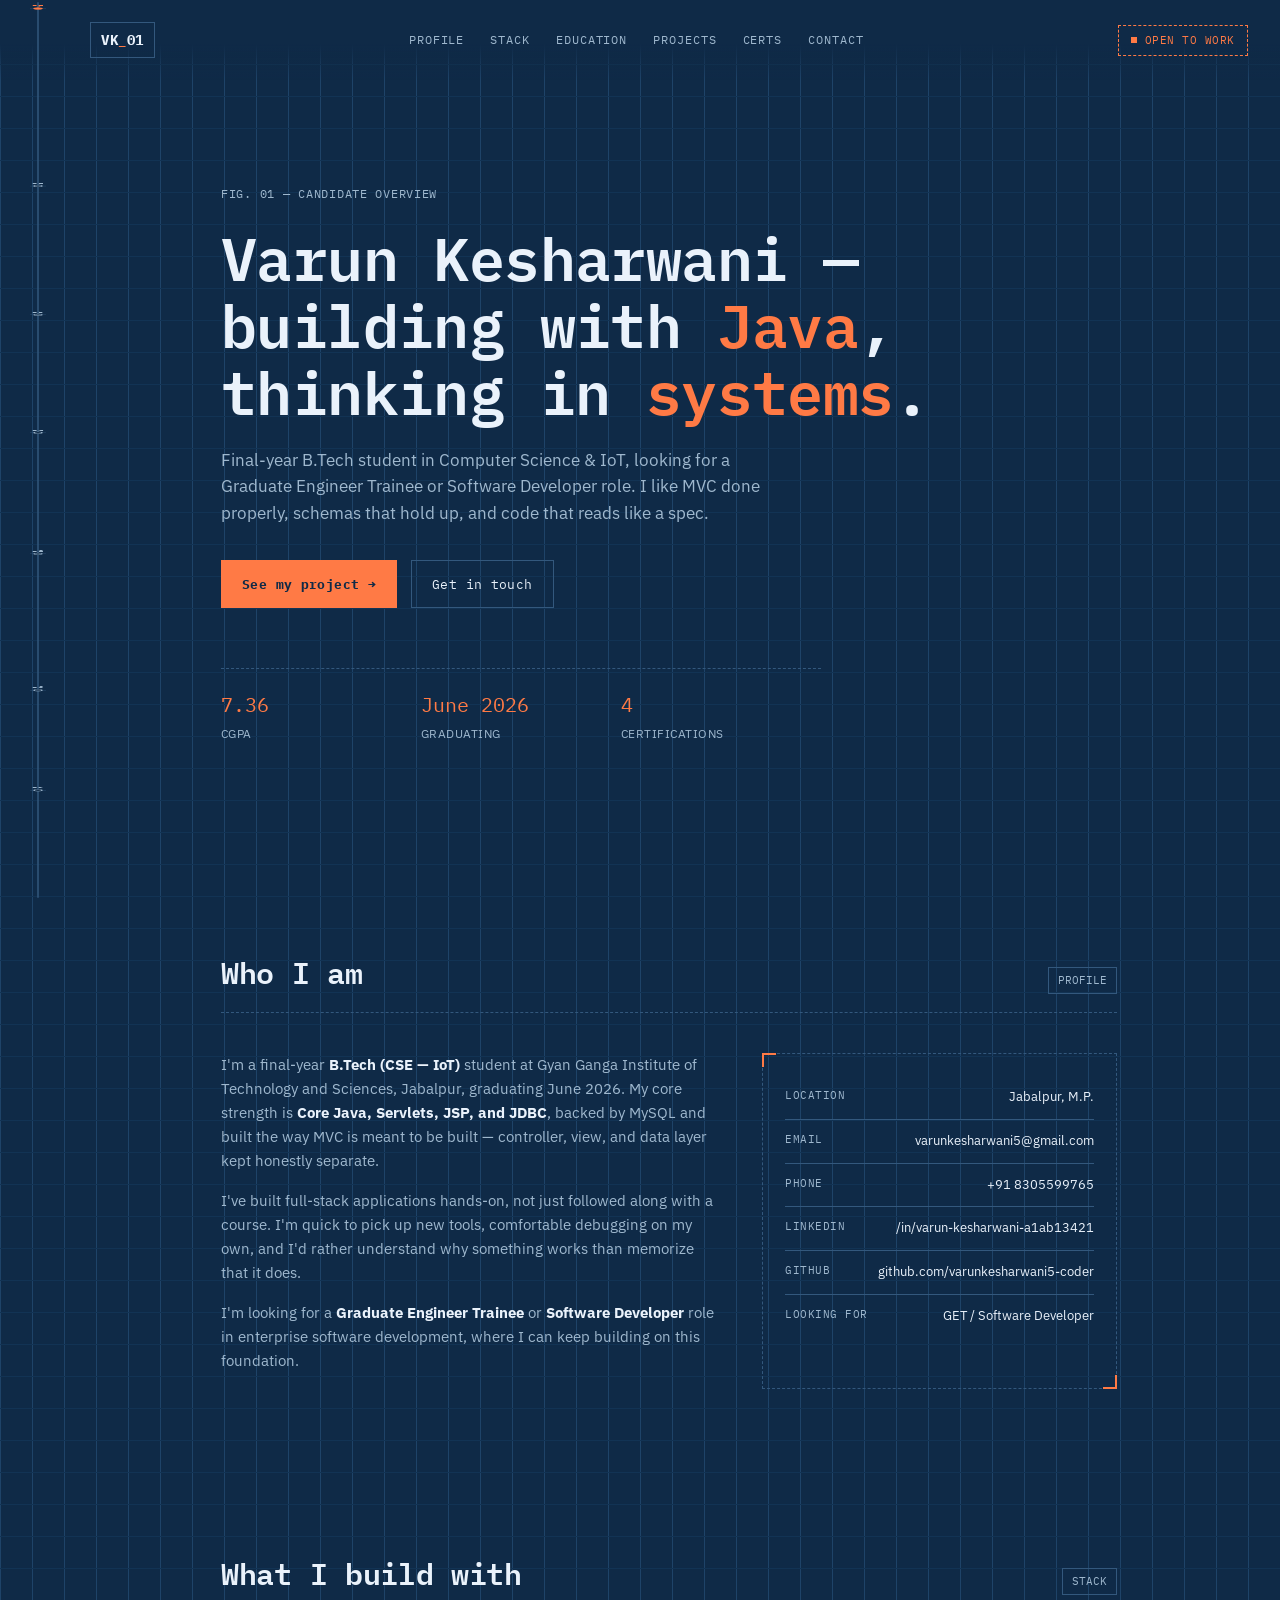
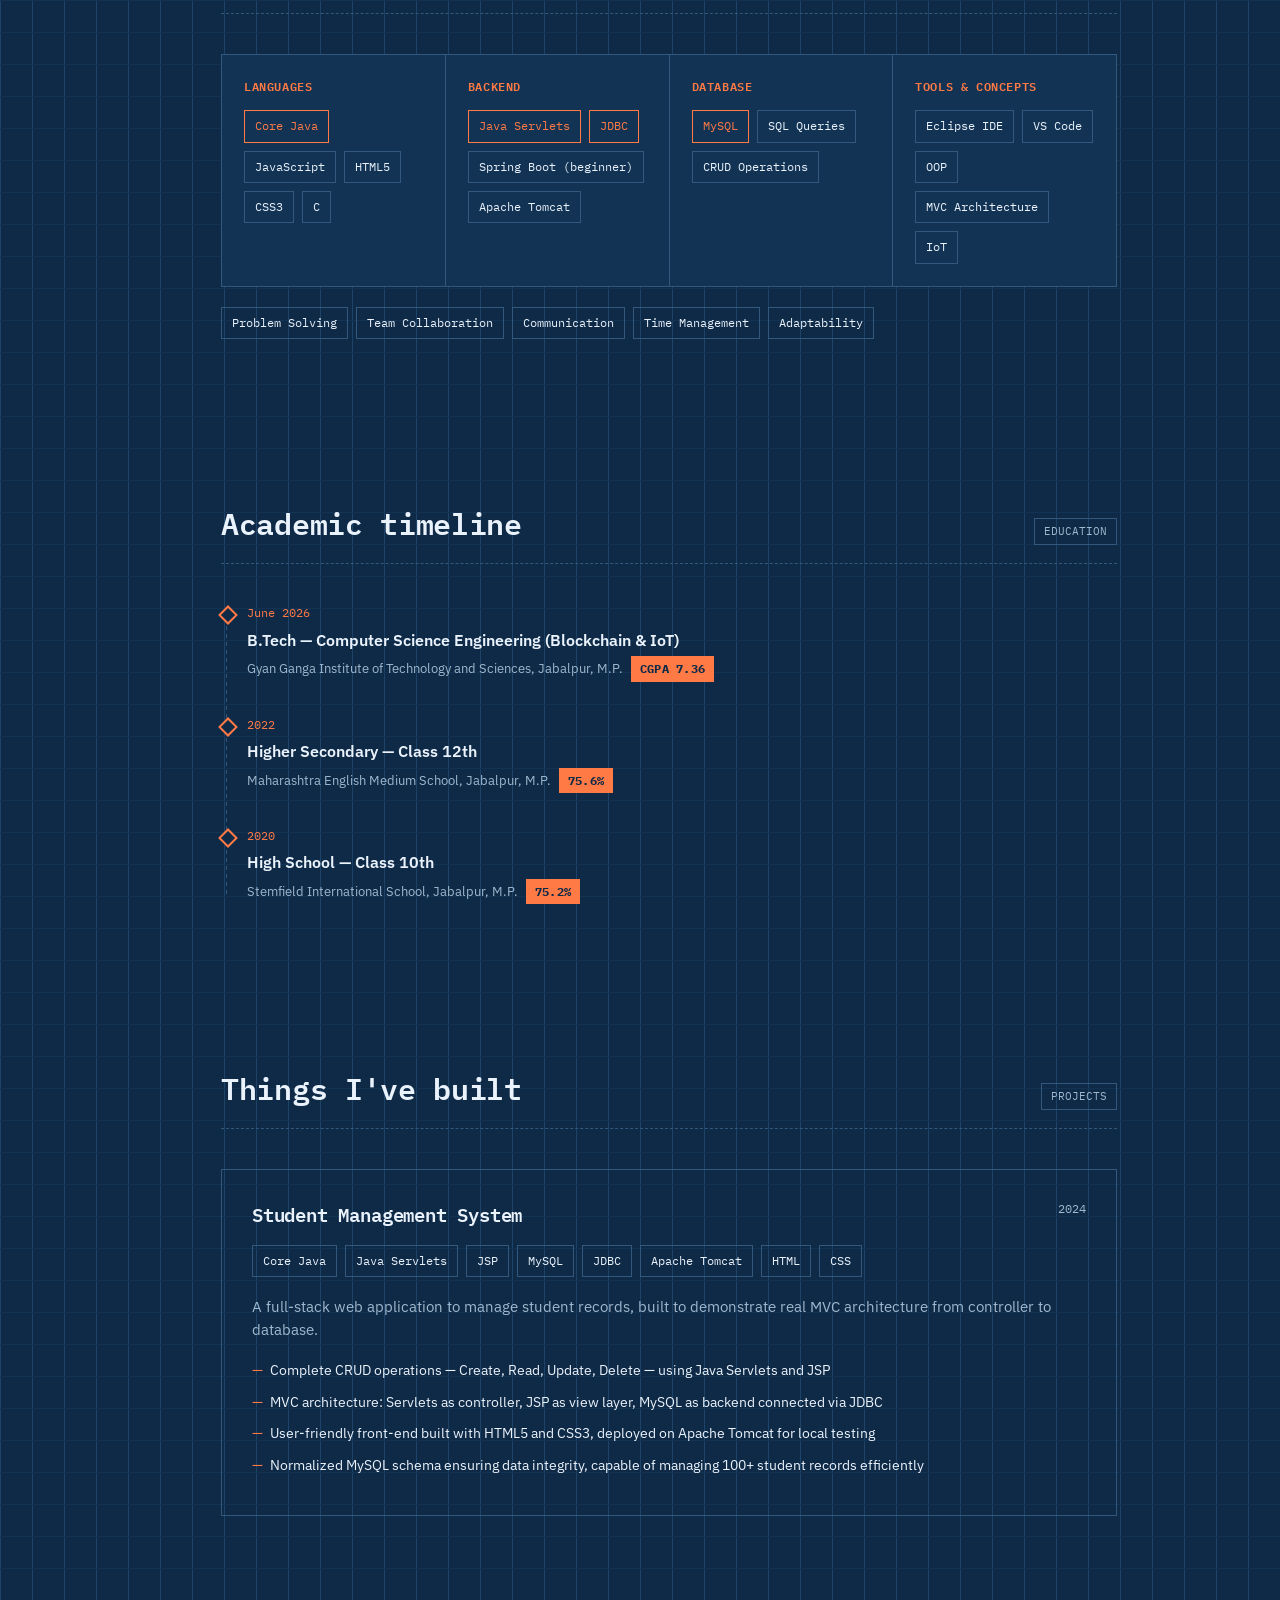
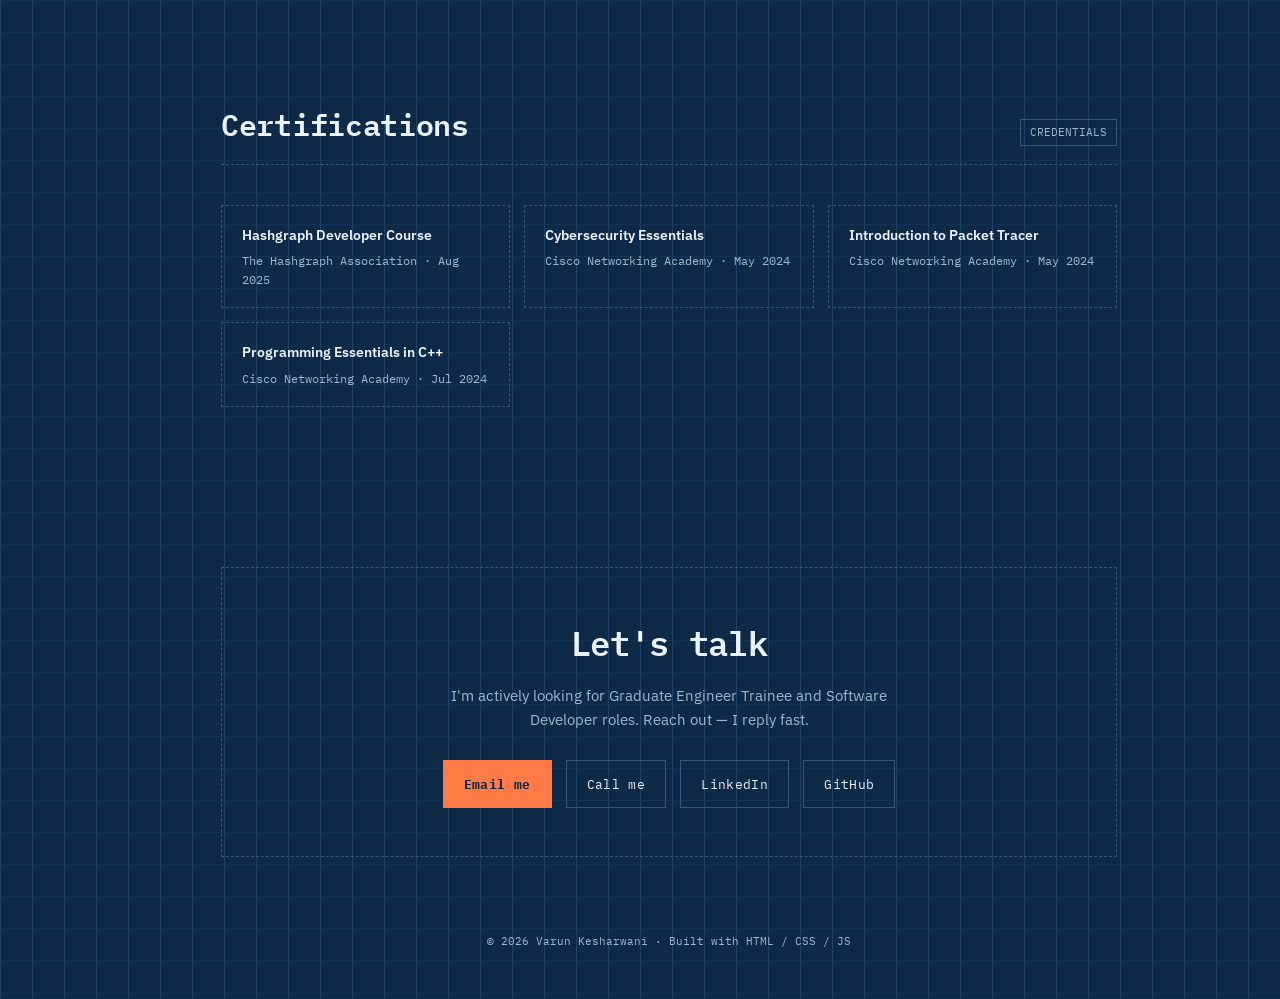
==== index.html @ e8abce64 "Add files via upload" ====
<!DOCTYPE html>
<html lang="en">
<head>
<meta charset="UTF-8">
<meta name="viewport" content="width=device-width, initial-scale=1.0">
<title>Varun Kesharwani — IoT & AI Enthusiast</title>
<link rel="preconnect" href="https://fonts.googleapis.com">
<link href="https://fonts.googleapis.com/css2?family=IBM+Plex+Mono:wght@400;500;600;700&family=IBM+Plex+Sans:wght@400;500;600;700&display=swap" rel="stylesheet">
<style>
  :root{
    --bg: #0F2A47;
    --bg-2: #123354;
    --grid: #1E4368;
    --line: #33587D;
    --ink: #EAF2FB;
    --muted: #9FB8CE;
    --redline: #FF7A45;
    --mono: 'IBM Plex Mono', monospace;
    --sans: 'IBM Plex Sans', sans-serif;
  }

  *{ margin:0; padding:0; box-sizing:border-box; }
  html{ scroll-behavior:smooth; }

  body{
    background:
      linear-gradient(var(--bg-2) 1px, transparent 1px) 0 0 / 100% 32px,
      linear-gradient(90deg, var(--grid) 1px, transparent 1px) 0 0 / 32px 100%,
      var(--bg);
    color:var(--ink);
    font-family:var(--sans);
    line-height:1.6;
    overflow-x:hidden;
  }

  a{ color:inherit; text-decoration:none; }
  ::selection{ background:var(--redline); color:#0F2A47; }

  h1,h2,h3{ font-family:var(--mono); font-weight:600; letter-spacing:-0.01em; }

  .rail{
    position:fixed;
    left:18px; top:0; bottom:0;
    width:40px;
    display:none;
    z-index:50;
  }
  @media(min-width:900px){ .rail{ display:block; } }
  .rail svg{ width:100%; height:100%; }
  .rail-line{ stroke:var(--line); stroke-width:1.5; }
  .rail-tick{ stroke:var(--line); stroke-width:1.5; }
  .rail-marker{
    fill:var(--bg);
    stroke:var(--muted);
    stroke-width:1.5;
  }
  .rail-marker.active{
    fill:var(--redline);
    stroke:var(--redline);
  }
  .rail-label{
    font-family:var(--mono);
    font-size:9px;
    fill:var(--muted);
    letter-spacing:.05em;
  }
  .rail-label.active{ fill:var(--redline); }

  header{
    position:fixed;
    top:0; left:0; right:0;
    padding:22px 32px 22px 90px;
    display:flex;
    justify-content:space-between;
    align-items:center;
    z-index:40;
    background:linear-gradient(var(--bg) 55%, transparent);
  }
  @media(max-width:899px){ header{ padding:18px 20px; } }

  .logo{
    font-family:var(--mono);
    font-weight:700;
    font-size:14px;
    letter-spacing:.04em;
    border:1px solid var(--line);
    padding:6px 10px;
  }
  .logo span{ color:var(--redline); }

  nav{ display:flex; gap:26px; }
  nav a{
    font-family:var(--mono);
    font-size:11.5px;
    letter-spacing:.08em;
    text-transform:uppercase;
    color:var(--muted);
    transition:color .2s;
  }
  nav a:hover{ color:var(--redline); }
  @media(max-width:780px){ nav{ display:none; } }

  .status-pill{
    font-family:var(--mono);
    font-size:10.5px;
    letter-spacing:.05em;
    text-transform:uppercase;
    color:var(--redline);
    border:1px dashed var(--redline);
    padding:6px 12px;
    display:flex;
    align-items:center;
    gap:8px;
  }
  .status-pill::before{
    content:'';
    width:6px; height:6px;
    background:var(--redline);
    animation:blink 1.8s ease-in-out infinite;
  }
  @keyframes blink{ 0%,100%{opacity:1;} 50%{opacity:.2;} }

  main{ padding-left:0; }
  @media(min-width:900px){ main{ padding-left:58px; } }

  section{
    padding:120px 32px 40px 32px;
    max-width:960px;
    margin:0 auto;
  }
  @media(max-width:760px){ section{ padding:100px 20px 20px 20px; } }

  .section-head{
    display:flex;
    align-items:baseline;
    justify-content:space-between;
    margin-bottom:40px;
    flex-wrap:wrap;
    gap:12px;
    border-bottom:1px dashed var(--line);
    padding-bottom:16px;
  }
  .section-head h2{ font-size:clamp(22px,3.2vw,30px); }
  .section-head .tag{
    font-family:var(--mono);
    font-size:10.5px;
    color:var(--muted);
    border:1px solid var(--line);
    padding:4px 9px;
  }

  .hero{
    min-height:92vh;
    display:flex;
    flex-direction:column;
    justify-content:center;
    padding-top:140px;
  }
  .hero-kicker{
    font-family:var(--mono);
    font-size:12px;
    color:var(--muted);
    letter-spacing:.06em;
    text-transform:uppercase;
    margin-bottom:20px;
  }
  .hero h1{
    font-size:clamp(32px, 5.6vw, 60px);
    line-height:1.12;
    max-width:800px;
  }
  .hero h1 .accent{ color:var(--redline); }
  .hero p.sub{
    font-family:var(--sans);
    color:var(--muted);
    font-size:16.5px;
    max-width:560px;
    margin-top:22px;
  }
  .hero-actions{
    margin-top:34px;
    display:flex;
    gap:14px;
    flex-wrap:wrap;
  }
  .btn{
    font-family:var(--mono);
    font-size:12.5px;
    letter-spacing:.03em;
    padding:13px 20px;
    display:inline-flex;
    align-items:center;
    gap:8px;
    transition:all .2s;
  }
  .btn-primary{
    background:var(--redline);
    color:#0F2A47;
    font-weight:700;
    border:1px solid var(--redline);
  }
  .btn-primary:hover{ background:#FF9469; }
  .btn-ghost{
    border:1px solid var(--line);
    color:var(--ink);
  }
  .btn-ghost:hover{ border-color:var(--redline); color:var(--redline); }

  .dim-strip{
    margin-top:60px;
    display:flex;
    gap:0;
    border-top:1px dashed var(--line);
    padding-top:20px;
    max-width:600px;
  }
  .dim-item{ flex:1; padding-right:20px; }
  .dim-item .n{ font-family:var(--mono); font-size:20px; color:var(--redline); }
  .dim-item .l{ font-size:11.5px; color:var(--muted); margin-top:4px; text-transform:uppercase; letter-spacing:.04em; }

  .profile-grid{
    display:grid;
    grid-template-columns:1.4fr 1fr;
    gap:44px;
  }
  @media(max-width:760px){ .profile-grid{ grid-template-columns:1fr; } }
  .profile-grid p{ color:var(--muted); font-size:15px; margin-bottom:16px; }
  .profile-grid strong{ color:var(--ink); }

  .info-card{
    border:1px dashed var(--line);
    padding:22px;
    position:relative;
  }
  .info-card::before{
    content:'';
    position:absolute; top:-1px; left:-1px;
    width:12px; height:12px;
    border-top:2px solid var(--redline);
    border-left:2px solid var(--redline);
  }
  .info-card::after{
    content:'';
    position:absolute; bottom:-1px; right:-1px;
    width:12px; height:12px;
    border-bottom:2px solid var(--redline);
    border-right:2px solid var(--redline);
  }
  .info-row{
    display:flex;
    justify-content:space-between;
    gap:12px;
    padding:11px 0;
    border-bottom:1px solid var(--line);
    font-size:13px;
  }
  .info-row:last-child{ border-bottom:none; }
  .info-row .k{ font-family:var(--mono); color:var(--muted); font-size:10.5px; text-transform:uppercase; letter-spacing:.05em; white-space:nowrap; }
  .info-row .v{ text-align:right; word-break:break-word; }

  .stack-grid{
    display:grid;
    grid-template-columns:repeat(auto-fit,minmax(210px,1fr));
    gap:1px;
    background:var(--line);
    border:1px solid var(--line);
  }
  .stack-cell{ background:var(--bg-2); padding:22px; }
  .stack-cell h3{
    font-size:12px;
    color:var(--redline);
    text-transform:uppercase;
    letter-spacing:.05em;
    margin-bottom:14px;
  }
  .chip-row{ display:flex; flex-wrap:wrap; gap:8px; }
  .chip{
    font-family:var(--mono);
    font-size:11.5px;
    padding:6px 10px;
    border:1px solid var(--line);
    color:var(--ink);
  }
  .chip.core{ border-color:var(--redline); color:var(--redline); }

  .softskills{
    margin-top:20px;
    display:flex;
    flex-wrap:wrap;
    gap:8px;
  }

  .timeline{ position:relative; padding-left:26px; }
  .timeline::before{
    content:'';
    position:absolute; left:5px; top:6px; bottom:6px;
    width:1px; background:repeating-linear-gradient(var(--line) 0 4px, transparent 4px 8px);
  }
  .t-item{ position:relative; padding-bottom:34px; }
  .t-item:last-child{ padding-bottom:0; }
  .t-item::before{
    content:'';
    position:absolute; left:-26px; top:4px;
    width:10px; height:10px;
    background:var(--bg);
    border:2px solid var(--redline);
    transform:rotate(45deg);
  }
  .t-year{ font-family:var(--mono); font-size:11.5px; color:var(--redline); margin-bottom:5px; }
  .t-title{ font-size:15.5px; font-weight:600; margin-bottom:4px; }
  .t-meta{ font-size:13px; color:var(--muted); }
  .t-score{
    display:inline-block;
    font-family:var(--mono);
    font-size:12px;
    font-weight:700;
    color:var(--bg);
    background:var(--redline);
    padding:3px 9px;
    margin-left:8px;
    letter-spacing:.02em;
  }

  .project-card{
    border:1px solid var(--line);
    padding:30px;
    margin-bottom:24px;
    position:relative;
  }
  .project-card:hover{ border-color:var(--redline); }
  .project-top{
    display:flex;
    justify-content:space-between;
    align-items:flex-start;
    gap:16px;
    margin-bottom:14px;
    flex-wrap:wrap;
  }
  .project-top h3{ font-size:19px; }
  .project-date{ font-family:var(--mono); font-size:11.5px; color:var(--muted); white-space:nowrap; }
  .project-desc{ color:var(--muted); font-size:14.5px; margin-bottom:18px; }
  .project-list{ list-style:none; margin-bottom:6px; }
  .project-list li{
    font-size:14px;
    color:var(--ink);
    padding-left:18px;
    position:relative;
    margin-bottom:9px;
  }
  .project-list li::before{
    content:'—';
    position:absolute; left:0; color:var(--redline);
  }

  .cert-grid{
    display:grid;
    grid-template-columns:repeat(auto-fit,minmax(240px,1fr));
    gap:14px;
  }
  .cert-card{
    border:1px dashed var(--line);
    padding:18px 20px;
  }
  .cert-name{ font-size:14px; font-weight:600; margin-bottom:6px; }
  .cert-meta{ font-family:var(--mono); font-size:11.5px; color:var(--muted); }

  .contact-wrap{
    border:1px dashed var(--line);
    padding:48px;
    text-align:center;
    position:relative;
  }
  @media(max-width:760px){ .contact-wrap{ padding:32px 20px; } }
  .contact-wrap h2{ font-size:clamp(24px,3.8vw,34px); margin-bottom:14px; }
  .contact-wrap p{ color:var(--muted); max-width:460px; margin:0 auto 28px auto; font-size:15px; }
  .contact-links{ display:flex; justify-content:center; gap:14px; flex-wrap:wrap; }

  footer{
    text-align:center;
    padding:36px 20px 48px 20px;
    font-family:var(--mono);
    font-size:11px;
    color:var(--muted);
  }

  .fade-in{
    opacity:0;
    transform:translateY(14px);
    transition:opacity .6s ease, transform .6s ease;
  }
  .fade-in.visible{ opacity:1; transform:translateY(0); }

  @media (prefers-reduced-motion: reduce){
    *{ animation:none !important; transition:none !important; scroll-behavior:auto !important; }
  }

  a:focus-visible, button:focus-visible{
    outline:2px solid var(--redline);
    outline-offset:2px;
  }
</style>
</head>
<body>

<div class="rail">
  <svg id="railSvg" viewBox="0 0 40 2000" preserveAspectRatio="none">
    <line class="rail-line" id="railLine" x1="20" y1="10" x2="20" y2="1990"/>
  </svg>
</div>

<header>
  <div class="logo">VK<span>_</span>01</div>
  <nav>
    <a href="#profile">Profile</a>
    <a href="#stack">Stack</a>
    <a href="#education">Education</a>
    <a href="#projects">Projects</a>
    <a href="#certifications">Certs</a>
    <a href="#contact">Contact</a>
  </nav>
  <div class="status-pill">Open to work</div>
</header>

<main>

  <section class="hero" id="top">
    <div class="hero-kicker">Fig. 01 — Candidate Overview</div>
    <h1>Varun Kesharwani —<br>building with <span class="accent">Java</span>, thinking in <span class="accent">systems</span>.</h1>
    <p class="sub">Final-year B.Tech student in Computer Science &amp; IoT, looking for a Graduate Engineer Trainee or Software Developer role. I like MVC done properly, schemas that hold up, and code that reads like a spec.</p>
    <div class="hero-actions">
      <a href="#projects" class="btn btn-primary">See my project →</a>
      <a href="#contact" class="btn btn-ghost">Get in touch</a>
    </div>
    <div class="dim-strip">
      <div class="dim-item">
        <div class="n">7.36</div>
        <div class="l">CGPA</div>
      </div>
      <div class="dim-item">
        <div class="n">June 2026</div>
        <div class="l">Graduating</div>
      </div>
      <div class="dim-item">
        <div class="n">4</div>
        <div class="l">Certifications</div>
      </div>
    </div>
  </section>

  <section id="profile">
    <div class="section-head">
      <h2>Who I am</h2>
      <span class="tag">PROFILE</span>
    </div>
    <div class="profile-grid fade-in">
      <div>
        <p>I'm a final-year <strong>B.Tech (CSE — IoT)</strong> student at Gyan Ganga Institute of Technology and Sciences, Jabalpur, graduating June 2026. My core strength is <strong>Core Java, Servlets, JSP, and JDBC</strong>, backed by MySQL and built the way MVC is meant to be built — controller, view, and data layer kept honestly separate.</p>
        <p>I've built full-stack applications hands-on, not just followed along with a course. I'm quick to pick up new tools, comfortable debugging on my own, and I'd rather understand why something works than memorize that it does.</p>
        <p>I'm looking for a <strong>Graduate Engineer Trainee</strong> or <strong>Software Developer</strong> role in enterprise software development, where I can keep building on this foundation.</p>
      </div>
      <div class="info-card">
        <div class="info-row"><span class="k">Location</span><span class="v">Jabalpur, M.P.</span></div>
        <div class="info-row"><span class="k">Email</span><span class="v">varunkesharwani5@gmail.com</span></div>
        <div class="info-row"><span class="k">Phone</span><span class="v">+91 8305599765</span></div>
        <div class="info-row"><span class="k">LinkedIn</span><span class="v">/in/varun-kesharwani-a1ab13421</span></div>
        <div class="info-row"><span class="k">GitHub</span><span class="v">github.com/varunkesharwani5-coder</span></div>
        <div class="info-row"><span class="k">Looking for</span><span class="v">GET / Software Developer</span></div>
      </div>
    </div>
  </section>

  <section id="stack">
    <div class="section-head">
      <h2>What I build with</h2>
      <span class="tag">STACK</span>
    </div>
    <div class="stack-grid fade-in">
      <div class="stack-cell">
        <h3>Languages</h3>
        <div class="chip-row">
          <span class="chip core">Core Java</span>
          <span class="chip">JavaScript</span>
          <span class="chip">HTML5</span>
          <span class="chip">CSS3</span>
          <span class="chip">C</span>
        </div>
      </div>
      <div class="stack-cell">
        <h3>Backend</h3>
        <div class="chip-row">
          <span class="chip core">Java Servlets</span>
          <span class="chip core">JDBC</span>
          <span class="chip">Spring Boot (beginner)</span>
          <span class="chip">Apache Tomcat</span>
        </div>
      </div>
      <div class="stack-cell">
        <h3>Database</h3>
        <div class="chip-row">
          <span class="chip core">MySQL</span>
          <span class="chip">SQL Queries</span>
          <span class="chip">CRUD Operations</span>
        </div>
      </div>
      <div class="stack-cell">
        <h3>Tools &amp; Concepts</h3>
        <div class="chip-row">
          <span class="chip">Eclipse IDE</span>
          <span class="chip">VS Code</span>
          <span class="chip">OOP</span>
          <span class="chip">MVC Architecture</span>
          <span class="chip">IoT</span>
        </div>
      </div>
    </div>
    <div class="softskills">
      <span class="chip">Problem Solving</span>
      <span class="chip">Team Collaboration</span>
      <span class="chip">Communication</span>
      <span class="chip">Time Management</span>
      <span class="chip">Adaptability</span>
    </div>
  </section>

  <section id="education">
    <div class="section-head">
      <h2>Academic timeline</h2>
      <span class="tag">EDUCATION</span>
    </div>
    <div class="timeline fade-in">
      <div class="t-item">
        <div class="t-year">June 2026</div>
        <div class="t-title">B.Tech — Computer Science Engineering (Blockchain &amp; IoT)</div>
        <div class="t-meta">Gyan Ganga Institute of Technology and Sciences, Jabalpur, M.P.<span class="t-score">CGPA 7.36</span></div>
      </div>
      <div class="t-item">
        <div class="t-year">2022</div>
        <div class="t-title">Higher Secondary — Class 12th</div>
        <div class="t-meta">Maharashtra English Medium School, Jabalpur, M.P.<span class="t-score">75.6%</span></div>
      </div>
      <div class="t-item">
        <div class="t-year">2020</div>
        <div class="t-title">High School — Class 10th</div>
        <div class="t-meta">Stemfield International School, Jabalpur, M.P.<span class="t-score">75.2%</span></div>
      </div>
    </div>
  </section>

  <section id="projects">
    <div class="section-head">
      <h2>Things I've built</h2>
      <span class="tag">PROJECTS</span>
    </div>

    <div class="project-card fade-in">
      <div class="project-top">
        <h3>Student Management System</h3>
        <span class="project-date">2024</span>
      </div>
      <div class="chip-row" style="margin-bottom:18px;">
        <span class="chip">Core Java</span>
        <span class="chip">Java Servlets</span>
        <span class="chip">JSP</span>
        <span class="chip">MySQL</span>
        <span class="chip">JDBC</span>
        <span class="chip">Apache Tomcat</span>
        <span class="chip">HTML</span>
        <span class="chip">CSS</span>
      </div>
      <p class="project-desc">A full-stack web application to manage student records, built to demonstrate real MVC architecture from controller to database.</p>
      <ul class="project-list">
        <li>Complete CRUD operations — Create, Read, Update, Delete — using Java Servlets and JSP</li>
        <li>MVC architecture: Servlets as controller, JSP as view layer, MySQL as backend connected via JDBC</li>
        <li>User-friendly front-end built with HTML5 and CSS3, deployed on Apache Tomcat for local testing</li>
        <li>Normalized MySQL schema ensuring data integrity, capable of managing 100+ student records efficiently</li>
      </ul>
    </div>
  </section>

  <section id="certifications">
    <div class="section-head">
      <h2>Certifications</h2>
      <span class="tag">CREDENTIALS</span>
    </div>
    <div class="cert-grid fade-in">
      <div class="cert-card">
        <div class="cert-name">Hashgraph Developer Course</div>
        <div class="cert-meta">The Hashgraph Association · Aug 2025</div>
      </div>
      <div class="cert-card">
        <div class="cert-name">Cybersecurity Essentials</div>
        <div class="cert-meta">Cisco Networking Academy · May 2024</div>
      </div>
      <div class="cert-card">
        <div class="cert-name">Introduction to Packet Tracer</div>
        <div class="cert-meta">Cisco Networking Academy · May 2024</div>
      </div>
      <div class="cert-card">
        <div class="cert-name">Programming Essentials in C++</div>
        <div class="cert-meta">Cisco Networking Academy · Jul 2024</div>
      </div>
    </div>
  </section>

  <section id="contact">
    <div class="contact-wrap fade-in">
      <h2>Let's talk</h2>
      <p>I'm actively looking for Graduate Engineer Trainee and Software Developer roles. Reach out — I reply fast.</p>
      <div class="contact-links">
        <a href="mailto:varunkesharwani5@gmail.com" class="btn btn-primary">Email me</a>
        <a href="tel:+918305599765" class="btn btn-ghost">Call me</a>
        <a href="https://www.linkedin.com/in/varun-kesharwani-a1ab13421" class="btn btn-ghost" target="_blank" rel="noopener">LinkedIn</a>
        <a href="https://github.com/varunkesharwani5-coder" class="btn btn-ghost" target="_blank" rel="noopener">GitHub</a>
      </div>
    </div>
  </section>

  <footer>
    © 2026 Varun Kesharwani · Built with HTML / CSS / JS
  </footer>

</main>

<script>
  const fadeEls = document.querySelectorAll('.fade-in');
  const io = new IntersectionObserver((entries) => {
    entries.forEach(e => { if(e.isIntersecting){ e.target.classList.add('visible'); } });
  }, { threshold: 0.15 });
  fadeEls.forEach(el => io.observe(el));

  const sections = document.querySelectorAll('section[id]');
  const railSvg = document.getElementById('railSvg');
  const railLine = document.getElementById('railLine');

  function layoutRail(){
    const totalHeight = document.documentElement.scrollHeight;
    railSvg.setAttribute('viewBox', `0 0 40 ${totalHeight}`);
    railLine.setAttribute('y2', totalHeight - 10);

    document.querySelectorAll('.rail-marker, .rail-tick, .rail-label').forEach(el => el.remove());

    sections.forEach((sec, i) => {
      const y = sec.offsetTop + 40;
      const tick = document.createElementNS('http://www.w3.org/2000/svg','line');
      tick.setAttribute('x1', 12); tick.setAttribute('x2', 28);
      tick.setAttribute('y1', y); tick.setAttribute('y2', y);
      tick.setAttribute('class','rail-tick');
      railSvg.appendChild(tick);

      const marker = document.createElementNS('http://www.w3.org/2000/svg','circle');
      marker.setAttribute('cx', 20); marker.setAttribute('cy', y); marker.setAttribute('r', 4);
      marker.setAttribute('class','rail-marker');
      marker.dataset.id = sec.id;
      railSvg.appendChild(marker);

      const label = document.createElementNS('http://www.w3.org/2000/svg','text');
      label.setAttribute('x', 20); label.setAttribute('y', y - 10);
      label.setAttribute('text-anchor','middle');
      label.setAttribute('class','rail-label');
      label.dataset.id = sec.id;
      label.textContent = String(i+1).padStart(2,'0');
      railSvg.appendChild(label);
    });
  }

  function updateRail(){
    const scrollY = window.scrollY;
    let activeId = sections[0]?.id;
    sections.forEach(sec => {
      if (scrollY + 140 >= sec.offsetTop) activeId = sec.id;
    });
    document.querySelectorAll('.rail-marker').forEach(p => p.classList.toggle('active', p.dataset.id === activeId));
    document.querySelectorAll('.rail-label').forEach(p => p.classList.toggle('active', p.dataset.id === activeId));
  }

  window.addEventListener('load', () => { layoutRail(); updateRail(); });
  window.addEventListener('resize', () => { layoutRail(); updateRail(); });
  window.addEventListener('scroll', updateRail, { passive:true });
</script>

</body>
</html>
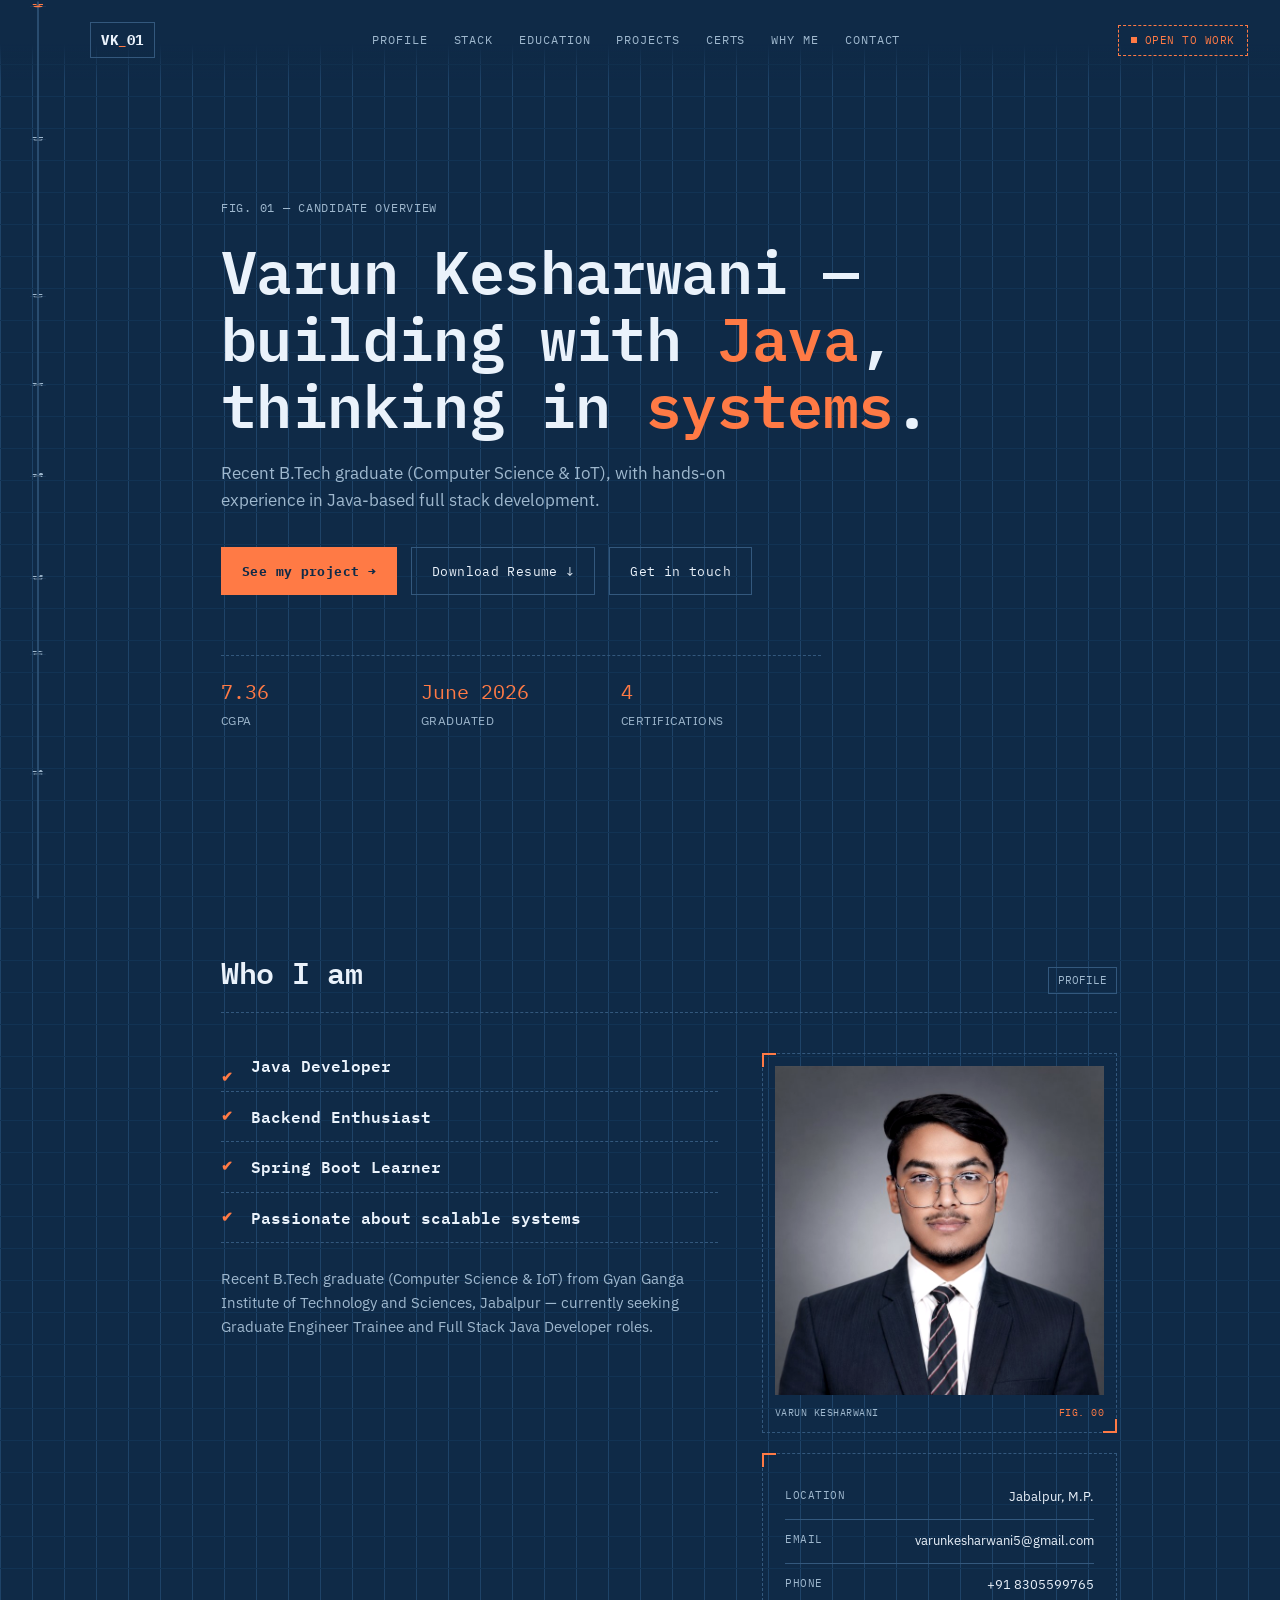
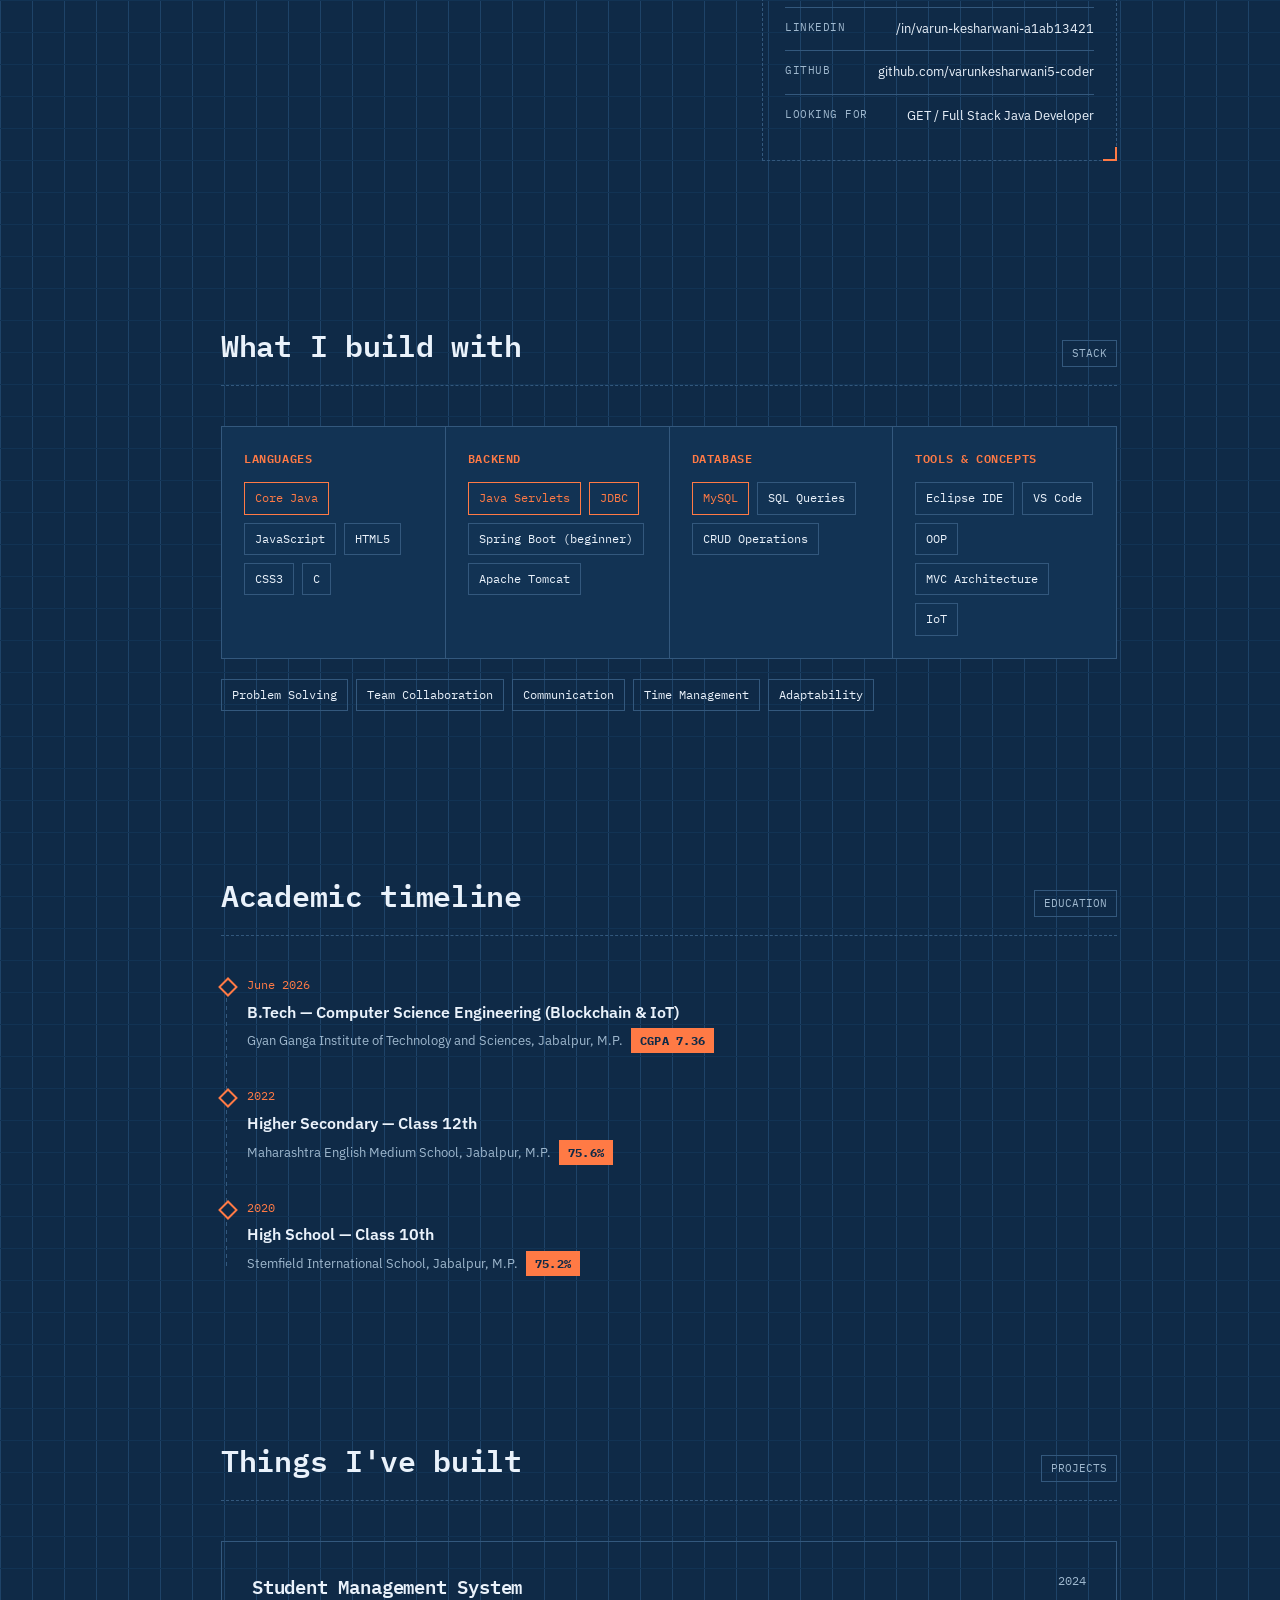
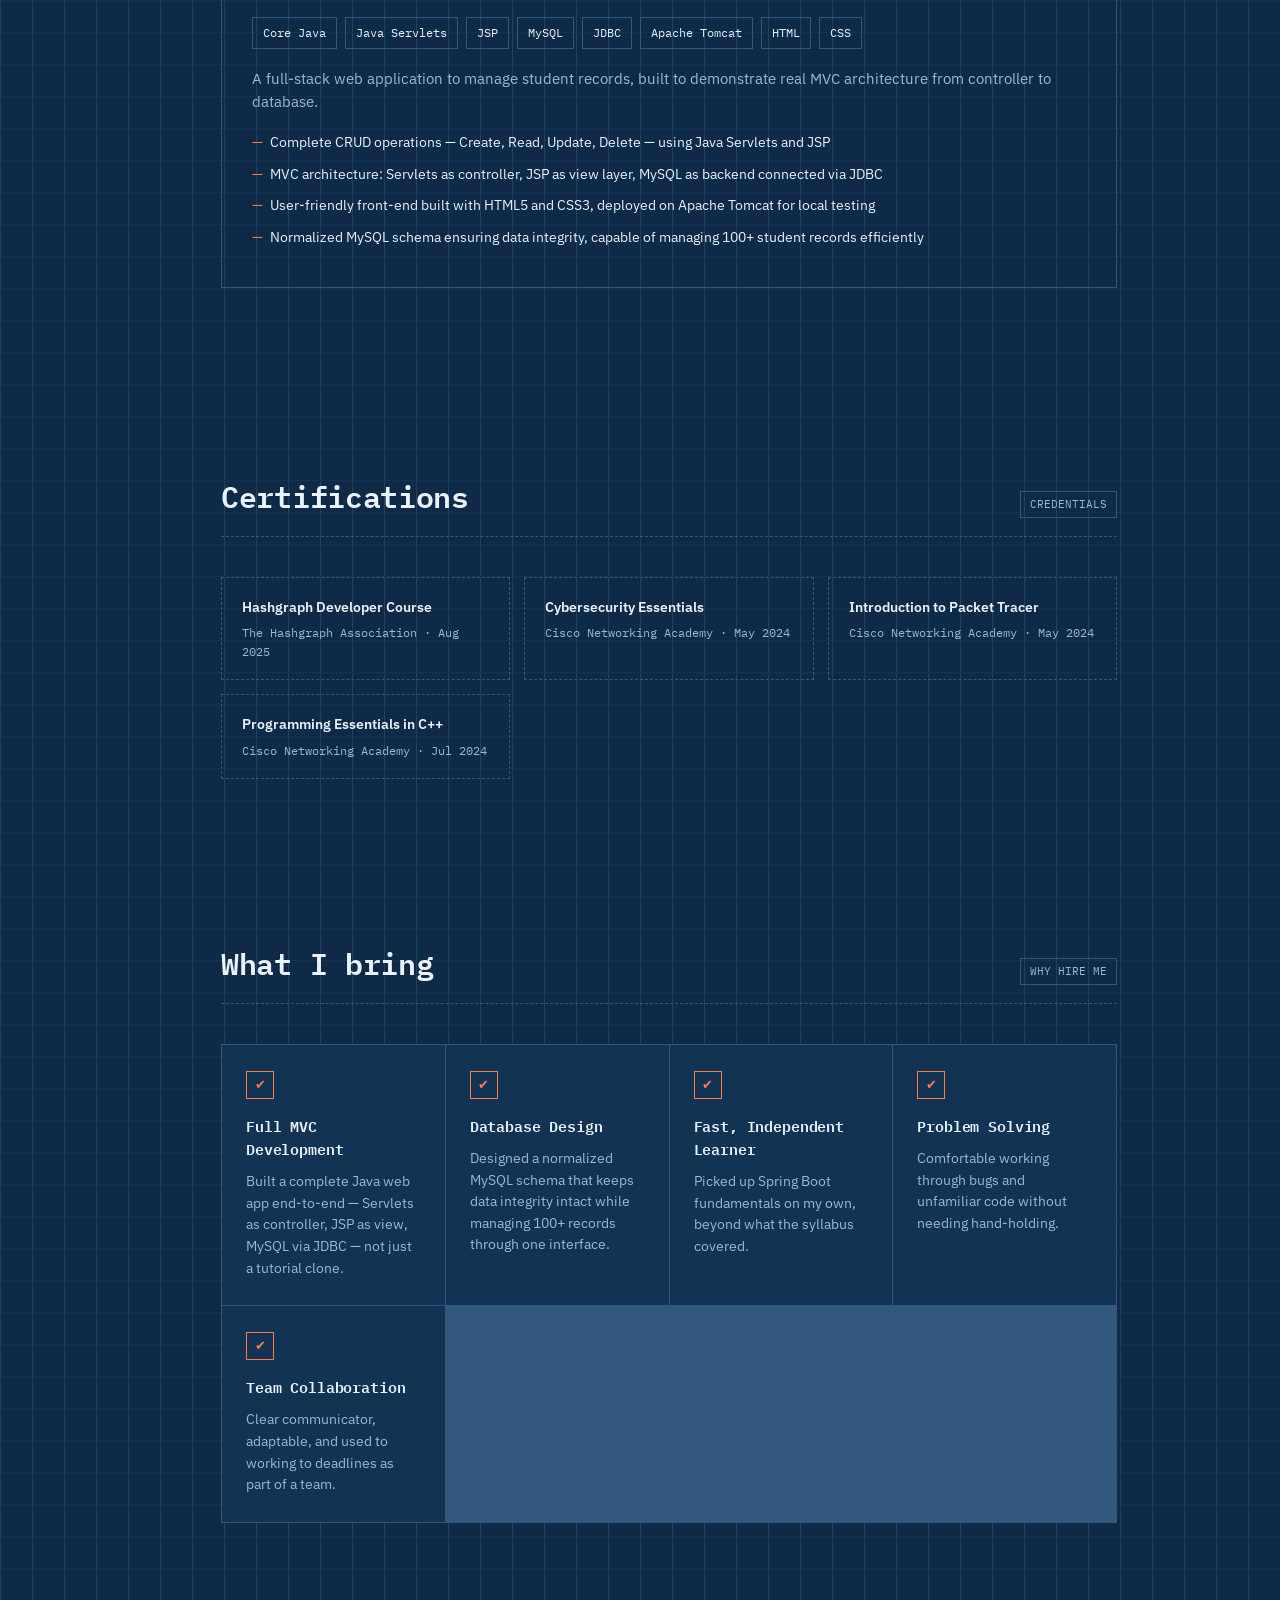
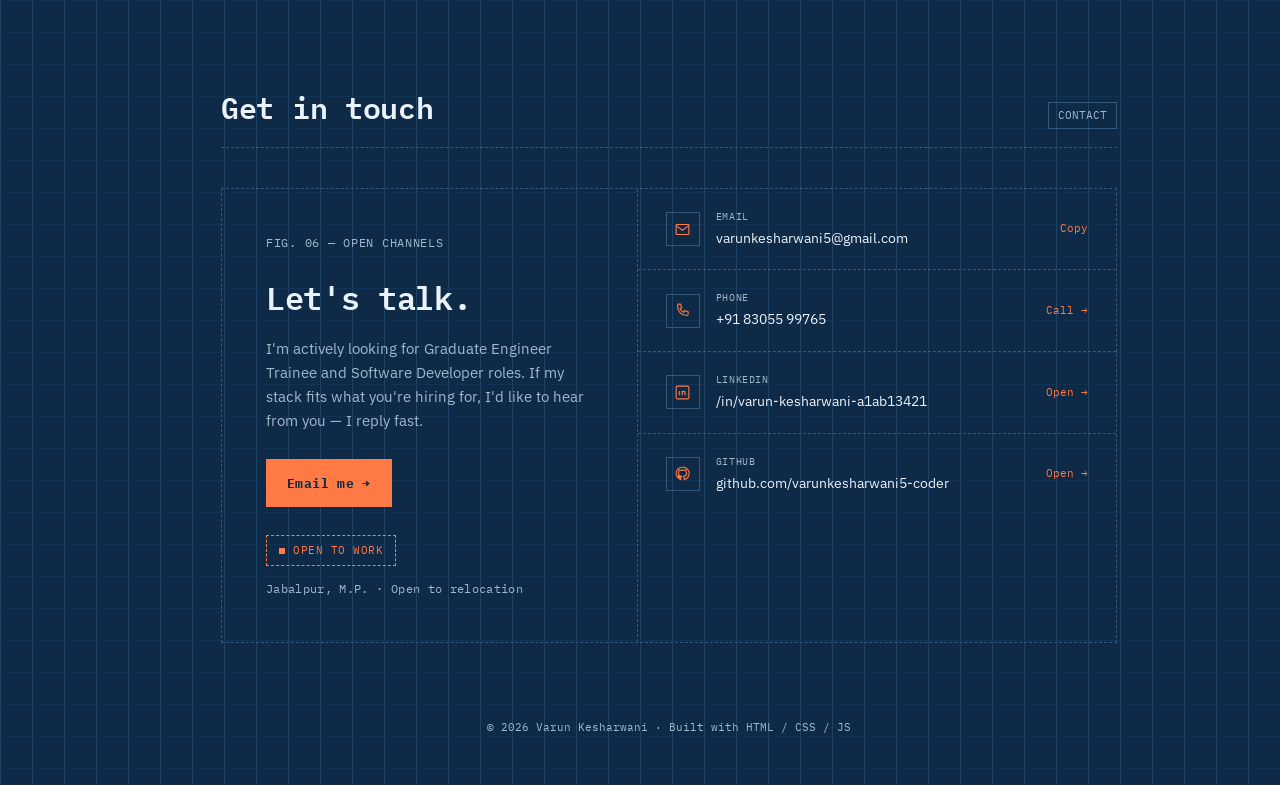
==== commit 9e98ae1f: "Add files via upload" ====
--- a/index.html
+++ b/index.html
@@ -227,6 +227,25 @@
   .profile-grid p{ color:var(--muted); font-size:15px; margin-bottom:16px; }
   .profile-grid strong{ color:var(--ink); }
 
+  .check-list{ list-style:none; margin-bottom:24px; }
+  .check-list li{
+    font-family:var(--mono);
+    font-size:16px;
+    font-weight:600;
+    color:var(--ink);
+    padding:12px 0 12px 30px;
+    border-bottom:1px dashed var(--line);
+    position:relative;
+  }
+  .check-list li:first-child{ padding-top:0; }
+  .check-list li::before{
+    content:'✔';
+    position:absolute; left:0; top:12px;
+    color:var(--redline);
+    font-size:14px;
+  }
+  .profile-tagline{ color:var(--muted); font-size:14.5px; max-width:480px; }
+
   .info-card{
     border:1px dashed var(--line);
     padding:22px;
@@ -246,6 +265,46 @@
     border-bottom:2px solid var(--redline);
     border-right:2px solid var(--redline);
   }
+
+  .profile-side{ display:flex; flex-direction:column; gap:20px; }
+
+  .profile-photo{
+    border:1px dashed var(--line);
+    padding:12px;
+    position:relative;
+  }
+  .profile-photo::before{
+    content:'';
+    position:absolute; top:-1px; left:-1px;
+    width:12px; height:12px;
+    border-top:2px solid var(--redline);
+    border-left:2px solid var(--redline);
+  }
+  .profile-photo::after{
+    content:'';
+    position:absolute; bottom:-1px; right:-1px;
+    width:12px; height:12px;
+    border-bottom:2px solid var(--redline);
+    border-right:2px solid var(--redline);
+  }
+  .profile-photo img{
+    width:100%;
+    aspect-ratio:1/1;
+    object-fit:cover;
+    display:block;
+    filter:grayscale(10%) contrast(1.04);
+  }
+  .profile-photo-cap{
+    display:flex;
+    justify-content:space-between;
+    font-family:var(--mono);
+    font-size:9.5px;
+    letter-spacing:.05em;
+    text-transform:uppercase;
+    color:var(--muted);
+    margin-top:10px;
+  }
+  .profile-photo-cap span.id{ color:var(--redline); }
   .info-row{
     display:flex;
     justify-content:space-between;
@@ -364,16 +423,116 @@
   .cert-name{ font-size:14px; font-weight:600; margin-bottom:6px; }
   .cert-meta{ font-family:var(--mono); font-size:11.5px; color:var(--muted); }
 
+  .strengths-grid{
+    display:grid;
+    grid-template-columns:repeat(auto-fit,minmax(220px,1fr));
+    gap:1px;
+    background:var(--line);
+    border:1px solid var(--line);
+  }
+  .strength-card{
+    background:var(--bg-2);
+    padding:26px 24px;
+  }
+  .strength-icon{
+    width:28px; height:28px;
+    border:1px solid var(--redline);
+    color:var(--redline);
+    display:flex; align-items:center; justify-content:center;
+    font-size:13px;
+    margin-bottom:16px;
+  }
+  .strength-card h3{ font-size:14.5px; margin-bottom:10px; }
+  .strength-card p{ color:var(--muted); font-size:13.5px; }
+
   .contact-wrap{
+    display:grid;
+    grid-template-columns:1fr 1.15fr;
+    gap:0;
     border:1px dashed var(--line);
-    padding:48px;
-    text-align:center;
     position:relative;
   }
-  @media(max-width:760px){ .contact-wrap{ padding:32px 20px; } }
-  .contact-wrap h2{ font-size:clamp(24px,3.8vw,34px); margin-bottom:14px; }
-  .contact-wrap p{ color:var(--muted); max-width:460px; margin:0 auto 28px auto; font-size:15px; }
-  .contact-links{ display:flex; justify-content:center; gap:14px; flex-wrap:wrap; }
+  @media(max-width:820px){ .contact-wrap{ grid-template-columns:1fr; } }
+
+  .contact-left{
+    padding:44px;
+    border-right:1px dashed var(--line);
+  }
+  @media(max-width:820px){ .contact-left{ border-right:none; border-bottom:1px dashed var(--line); } }
+  @media(max-width:760px){ .contact-left{ padding:30px 22px; } }
+
+  .contact-title{ font-size:clamp(24px,3.4vw,32px); margin-bottom:14px; }
+  .contact-left p{ color:var(--muted); font-size:15px; max-width:420px; margin-bottom:26px; }
+  .contact-cta{ margin-bottom:28px; }
+  .contact-status{ display:flex; align-items:center; gap:14px; flex-wrap:wrap; }
+  .contact-loc{ font-family:var(--mono); font-size:11.5px; color:var(--muted); letter-spacing:.03em; }
+
+  .channel-card{ display:flex; flex-direction:column; }
+  .channel-row{
+    display:flex;
+    align-items:center;
+    gap:16px;
+    padding:20px 28px;
+    border-bottom:1px dashed var(--line);
+    cursor:pointer;
+    transition:background .2s;
+  }
+  .channel-row:last-child{ border-bottom:none; }
+  .channel-row:hover{ background:var(--bg-2); }
+  @media(max-width:760px){ .channel-row{ padding:16px 20px; } }
+
+  .channel-icon{
+    flex-shrink:0;
+    width:34px; height:34px;
+    border:1px solid var(--line);
+    display:flex; align-items:center; justify-content:center;
+    color:var(--redline);
+  }
+  .channel-icon svg{ width:17px; height:17px; }
+
+  .channel-text{ display:flex; flex-direction:column; flex:1; min-width:0; gap:3px; }
+  .channel-label{
+    font-family:var(--mono);
+    font-size:10px;
+    text-transform:uppercase;
+    letter-spacing:.06em;
+    color:var(--muted);
+  }
+  .channel-value{
+    font-size:13.5px;
+    color:var(--ink);
+    white-space:nowrap;
+    overflow:hidden;
+    text-overflow:ellipsis;
+  }
+  .channel-action{
+    font-family:var(--mono);
+    font-size:11px;
+    color:var(--redline);
+    white-space:nowrap;
+    flex-shrink:0;
+  }
+
+  .copy-toast{
+    position:fixed;
+    bottom:28px;
+    left:50%;
+    transform:translateX(-50%) translateY(20px);
+    background:var(--redline);
+    color:var(--bg);
+    font-family:var(--mono);
+    font-size:12.5px;
+    font-weight:700;
+    padding:11px 20px;
+    opacity:0;
+    pointer-events:none;
+    transition:opacity .25s ease, transform .25s ease;
+    z-index:100;
+  }
+  .copy-toast.show{
+    opacity:1;
+    transform:translateX(-50%) translateY(0);
+  }
 
   footer{
     text-align:center;
@@ -416,6 +575,7 @@
     <a href="#education">Education</a>
     <a href="#projects">Projects</a>
     <a href="#certifications">Certs</a>
+    <a href="#strengths">Why Me</a>
     <a href="#contact">Contact</a>
   </nav>
   <div class="status-pill">Open to work</div>
@@ -426,9 +586,10 @@
   <section class="hero" id="top">
     <div class="hero-kicker">Fig. 01 — Candidate Overview</div>
     <h1>Varun Kesharwani —<br>building with <span class="accent">Java</span>, thinking in <span class="accent">systems</span>.</h1>
-    <p class="sub">Final-year B.Tech student in Computer Science &amp; IoT, looking for a Graduate Engineer Trainee or Software Developer role. I like MVC done properly, schemas that hold up, and code that reads like a spec.</p>
+    <p class="sub">Recent B.Tech graduate (Computer Science &amp; IoT), with hands-on experience in Java-based full stack development.</p>
     <div class="hero-actions">
       <a href="#projects" class="btn btn-primary">See my project →</a>
+      <a href="Varun_Kesharwani_Resume.pdf" class="btn btn-ghost" download>Download Resume ↓</a>
       <a href="#contact" class="btn btn-ghost">Get in touch</a>
     </div>
     <div class="dim-strip">
@@ -438,7 +599,7 @@
       </div>
       <div class="dim-item">
         <div class="n">June 2026</div>
-        <div class="l">Graduating</div>
+        <div class="l">Graduated</div>
       </div>
       <div class="dim-item">
         <div class="n">4</div>
@@ -454,17 +615,30 @@
     </div>
     <div class="profile-grid fade-in">
       <div>
-        <p>I'm a final-year <strong>B.Tech (CSE — IoT)</strong> student at Gyan Ganga Institute of Technology and Sciences, Jabalpur, graduating June 2026. My core strength is <strong>Core Java, Servlets, JSP, and JDBC</strong>, backed by MySQL and built the way MVC is meant to be built — controller, view, and data layer kept honestly separate.</p>
-        <p>I've built full-stack applications hands-on, not just followed along with a course. I'm quick to pick up new tools, comfortable debugging on my own, and I'd rather understand why something works than memorize that it does.</p>
-        <p>I'm looking for a <strong>Graduate Engineer Trainee</strong> or <strong>Software Developer</strong> role in enterprise software development, where I can keep building on this foundation.</p>
-      </div>
-      <div class="info-card">
-        <div class="info-row"><span class="k">Location</span><span class="v">Jabalpur, M.P.</span></div>
-        <div class="info-row"><span class="k">Email</span><span class="v">varunkesharwani5@gmail.com</span></div>
-        <div class="info-row"><span class="k">Phone</span><span class="v">+91 8305599765</span></div>
-        <div class="info-row"><span class="k">LinkedIn</span><span class="v">/in/varun-kesharwani-a1ab13421</span></div>
-        <div class="info-row"><span class="k">GitHub</span><span class="v">github.com/varunkesharwani5-coder</span></div>
-        <div class="info-row"><span class="k">Looking for</span><span class="v">GET / Software Developer</span></div>
+        <ul class="check-list">
+          <li>Java Developer</li>
+          <li>Backend Enthusiast</li>
+          <li>Spring Boot Learner</li>
+          <li>Passionate about scalable systems</li>
+        </ul>
+        <p class="profile-tagline">Recent B.Tech graduate (Computer Science &amp; IoT) from Gyan Ganga Institute of Technology and Sciences, Jabalpur — currently seeking Graduate Engineer Trainee and Full Stack Java Developer roles.</p>
+      </div>
+      <div class="profile-side">
+        <div class="profile-photo">
+          <img src="varun-photo.jpg" alt="Varun Kesharwani">
+          <div class="profile-photo-cap">
+            <span>Varun Kesharwani</span>
+            <span class="id">Fig. 00</span>
+          </div>
+        </div>
+        <div class="info-card">
+          <div class="info-row"><span class="k">Location</span><span class="v">Jabalpur, M.P.</span></div>
+          <div class="info-row"><span class="k">Email</span><span class="v">varunkesharwani5@gmail.com</span></div>
+          <div class="info-row"><span class="k">Phone</span><span class="v">+91 8305599765</span></div>
+          <div class="info-row"><span class="k">LinkedIn</span><span class="v">/in/varun-kesharwani-a1ab13421</span></div>
+          <div class="info-row"><span class="k">GitHub</span><span class="v">github.com/varunkesharwani5-coder</span></div>
+          <div class="info-row"><span class="k">Looking for</span><span class="v">GET / Full Stack Java Developer</span></div>
+        </div>
       </div>
     </div>
   </section>
@@ -602,17 +776,106 @@
     </div>
   </section>
 
+  <section id="strengths">
+    <div class="section-head">
+      <h2>What I bring</h2>
+      <span class="tag">WHY HIRE ME</span>
+    </div>
+    <div class="strengths-grid fade-in">
+      <div class="strength-card">
+        <div class="strength-icon">✔</div>
+        <h3>Full MVC Development</h3>
+        <p>Built a complete Java web app end-to-end — Servlets as controller, JSP as view, MySQL via JDBC — not just a tutorial clone.</p>
+      </div>
+      <div class="strength-card">
+        <div class="strength-icon">✔</div>
+        <h3>Database Design</h3>
+        <p>Designed a normalized MySQL schema that keeps data integrity intact while managing 100+ records through one interface.</p>
+      </div>
+      <div class="strength-card">
+        <div class="strength-icon">✔</div>
+        <h3>Fast, Independent Learner</h3>
+        <p>Picked up Spring Boot fundamentals on my own, beyond what the syllabus covered.</p>
+      </div>
+      <div class="strength-card">
+        <div class="strength-icon">✔</div>
+        <h3>Problem Solving</h3>
+        <p>Comfortable working through bugs and unfamiliar code without needing hand-holding.</p>
+      </div>
+      <div class="strength-card">
+        <div class="strength-icon">✔</div>
+        <h3>Team Collaboration</h3>
+        <p>Clear communicator, adaptable, and used to working to deadlines as part of a team.</p>
+      </div>
+    </div>
+  </section>
+
   <section id="contact">
+    <div class="section-head">
+      <h2>Get in touch</h2>
+      <span class="tag">CONTACT</span>
+    </div>
     <div class="contact-wrap fade-in">
-      <h2>Let's talk</h2>
-      <p>I'm actively looking for Graduate Engineer Trainee and Software Developer roles. Reach out — I reply fast.</p>
-      <div class="contact-links">
-        <a href="mailto:varunkesharwani5@gmail.com" class="btn btn-primary">Email me</a>
-        <a href="tel:+918305599765" class="btn btn-ghost">Call me</a>
-        <a href="https://www.linkedin.com/in/varun-kesharwani-a1ab13421" class="btn btn-ghost" target="_blank" rel="noopener">LinkedIn</a>
-        <a href="https://github.com/varunkesharwani5-coder" class="btn btn-ghost" target="_blank" rel="noopener">GitHub</a>
-      </div>
-    </div>
+      <div class="contact-left">
+        <div class="hero-kicker">Fig. 06 — Open Channels</div>
+        <h3 class="contact-title">Let's talk.</h3>
+        <p>I'm actively looking for Graduate Engineer Trainee and Software Developer roles. If my stack fits what you're hiring for, I'd like to hear from you — I reply fast.</p>
+        <div class="contact-cta">
+          <a href="mailto:varunkesharwani5@gmail.com" class="btn btn-primary">Email me →</a>
+        </div>
+        <div class="contact-status">
+          <span class="status-pill">Open to work</span>
+          <span class="contact-loc">Jabalpur, M.P. · Open to relocation</span>
+        </div>
+      </div>
+
+      <div class="channel-card">
+        <div class="channel-row" data-copy="varunkesharwani5@gmail.com">
+          <span class="channel-icon">
+            <svg viewBox="0 0 24 24" fill="none" stroke="currentColor" stroke-width="1.6"><rect x="3" y="5" width="18" height="14" rx="1"/><path d="M3 6.5 12 13 21 6.5"/></svg>
+          </span>
+          <span class="channel-text">
+            <span class="channel-label">Email</span>
+            <span class="channel-value">varunkesharwani5@gmail.com</span>
+          </span>
+          <span class="channel-action">Copy</span>
+        </div>
+
+        <a class="channel-row" href="tel:+918305599765">
+          <span class="channel-icon">
+            <svg viewBox="0 0 24 24" fill="none" stroke="currentColor" stroke-width="1.6"><path d="M6 3h3l2 5-2.5 1.5a11 11 0 0 0 5 5L15 12l5 2v3a2 2 0 0 1-2 2C10.5 19 5 13.5 5 6a2 2 0 0 1 1-2Z"/></svg>
+          </span>
+          <span class="channel-text">
+            <span class="channel-label">Phone</span>
+            <span class="channel-value">+91 83055 99765</span>
+          </span>
+          <span class="channel-action">Call →</span>
+        </a>
+
+        <a class="channel-row" href="https://www.linkedin.com/in/varun-kesharwani-a1ab13421" target="_blank" rel="noopener">
+          <span class="channel-icon">
+            <svg viewBox="0 0 24 24" fill="none" stroke="currentColor" stroke-width="1.6"><rect x="3" y="3" width="18" height="18" rx="2"/><path d="M7.5 10v6M7.5 7.5v.01M11.5 16v-3.5a2 2 0 0 1 4 0V16M11.5 16v-6"/></svg>
+          </span>
+          <span class="channel-text">
+            <span class="channel-label">LinkedIn</span>
+            <span class="channel-value">/in/varun-kesharwani-a1ab13421</span>
+          </span>
+          <span class="channel-action">Open →</span>
+        </a>
+
+        <a class="channel-row" href="https://github.com/varunkesharwani5-coder" target="_blank" rel="noopener">
+          <span class="channel-icon">
+            <svg viewBox="0 0 24 24" fill="none" stroke="currentColor" stroke-width="1.6"><path d="M12 3a9 9 0 0 0-2.85 17.54c.45.08.62-.2.62-.43v-1.68c-2.51.55-3.04-1.07-3.04-1.07-.41-1.05-1-1.33-1-1.33-.82-.56.06-.55.06-.55.9.06 1.38.93 1.38.93.8 1.38 2.11.98 2.63.75.08-.58.32-.98.57-1.2-2-.23-4.1-1-4.1-4.46 0-.98.35-1.79.93-2.42-.1-.23-.4-1.15.09-2.4 0 0 .76-.24 2.48.92a8.5 8.5 0 0 1 4.52 0c1.72-1.16 2.48-.92 2.48-.92.49 1.25.19 2.17.1 2.4.58.63.92 1.44.92 2.42 0 3.47-2.11 4.23-4.12 4.45.33.29.62.85.62 1.72v2.55c0 .24.16.52.62.43A9 9 0 0 0 12 3Z"/></svg>
+          </span>
+          <span class="channel-text">
+            <span class="channel-label">GitHub</span>
+            <span class="channel-value">github.com/varunkesharwani5-coder</span>
+          </span>
+          <span class="channel-action">Open →</span>
+        </a>
+      </div>
+    </div>
+    <div class="copy-toast" id="copyToast">Copied to clipboard</div>
   </section>
 
   <footer>
@@ -676,6 +939,24 @@
   window.addEventListener('load', () => { layoutRail(); updateRail(); });
   window.addEventListener('resize', () => { layoutRail(); updateRail(); });
   window.addEventListener('scroll', updateRail, { passive:true });
+
+  // Copy-to-clipboard for the email channel row
+  const toast = document.getElementById('copyToast');
+  document.querySelectorAll('[data-copy]').forEach(row => {
+    row.addEventListener('click', async () => {
+      const value = row.getAttribute('data-copy');
+      try{
+        await navigator.clipboard.writeText(value);
+      }catch(e){
+        const ta = document.createElement('textarea');
+        ta.value = value; document.body.appendChild(ta); ta.select();
+        document.execCommand('copy'); document.body.removeChild(ta);
+      }
+      toast.classList.add('show');
+      clearTimeout(window._toastTimer);
+      window._toastTimer = setTimeout(() => toast.classList.remove('show'), 1800);
+    });
+  });
 </script>
 
 </body>
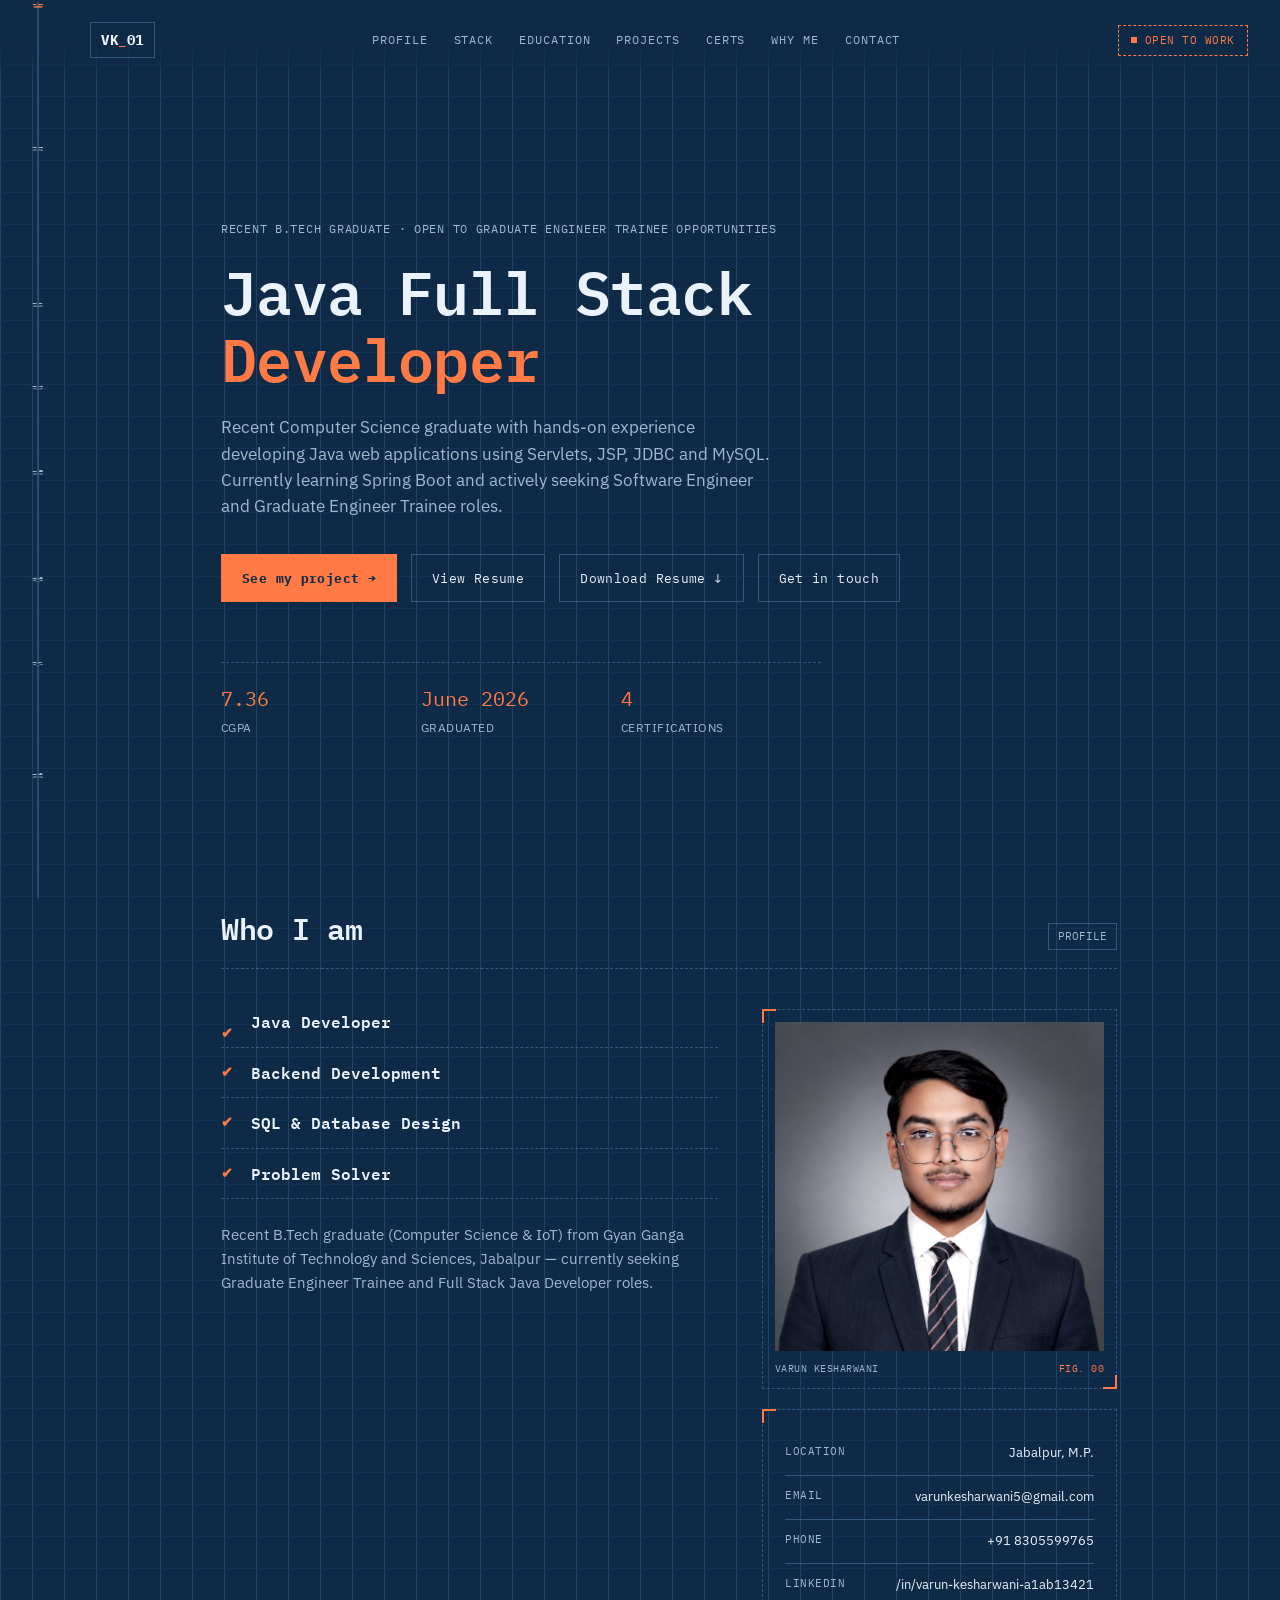
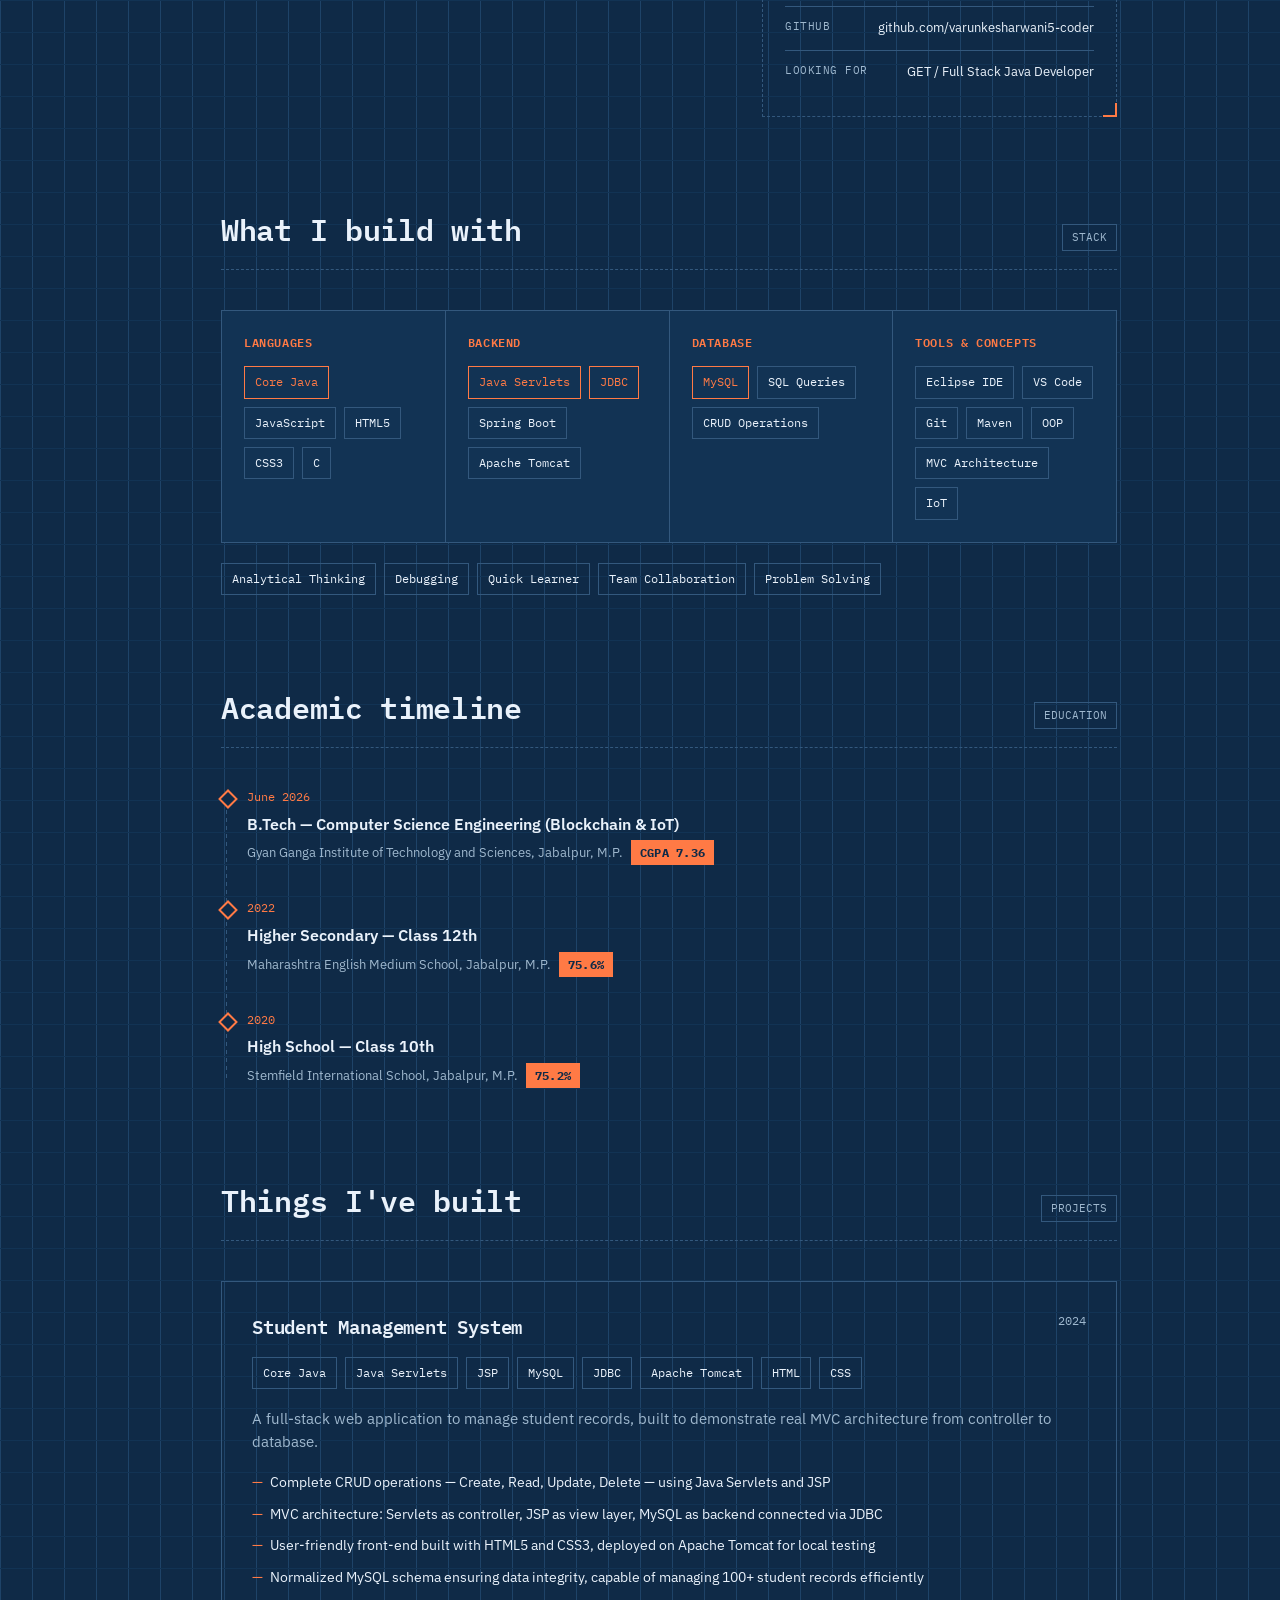
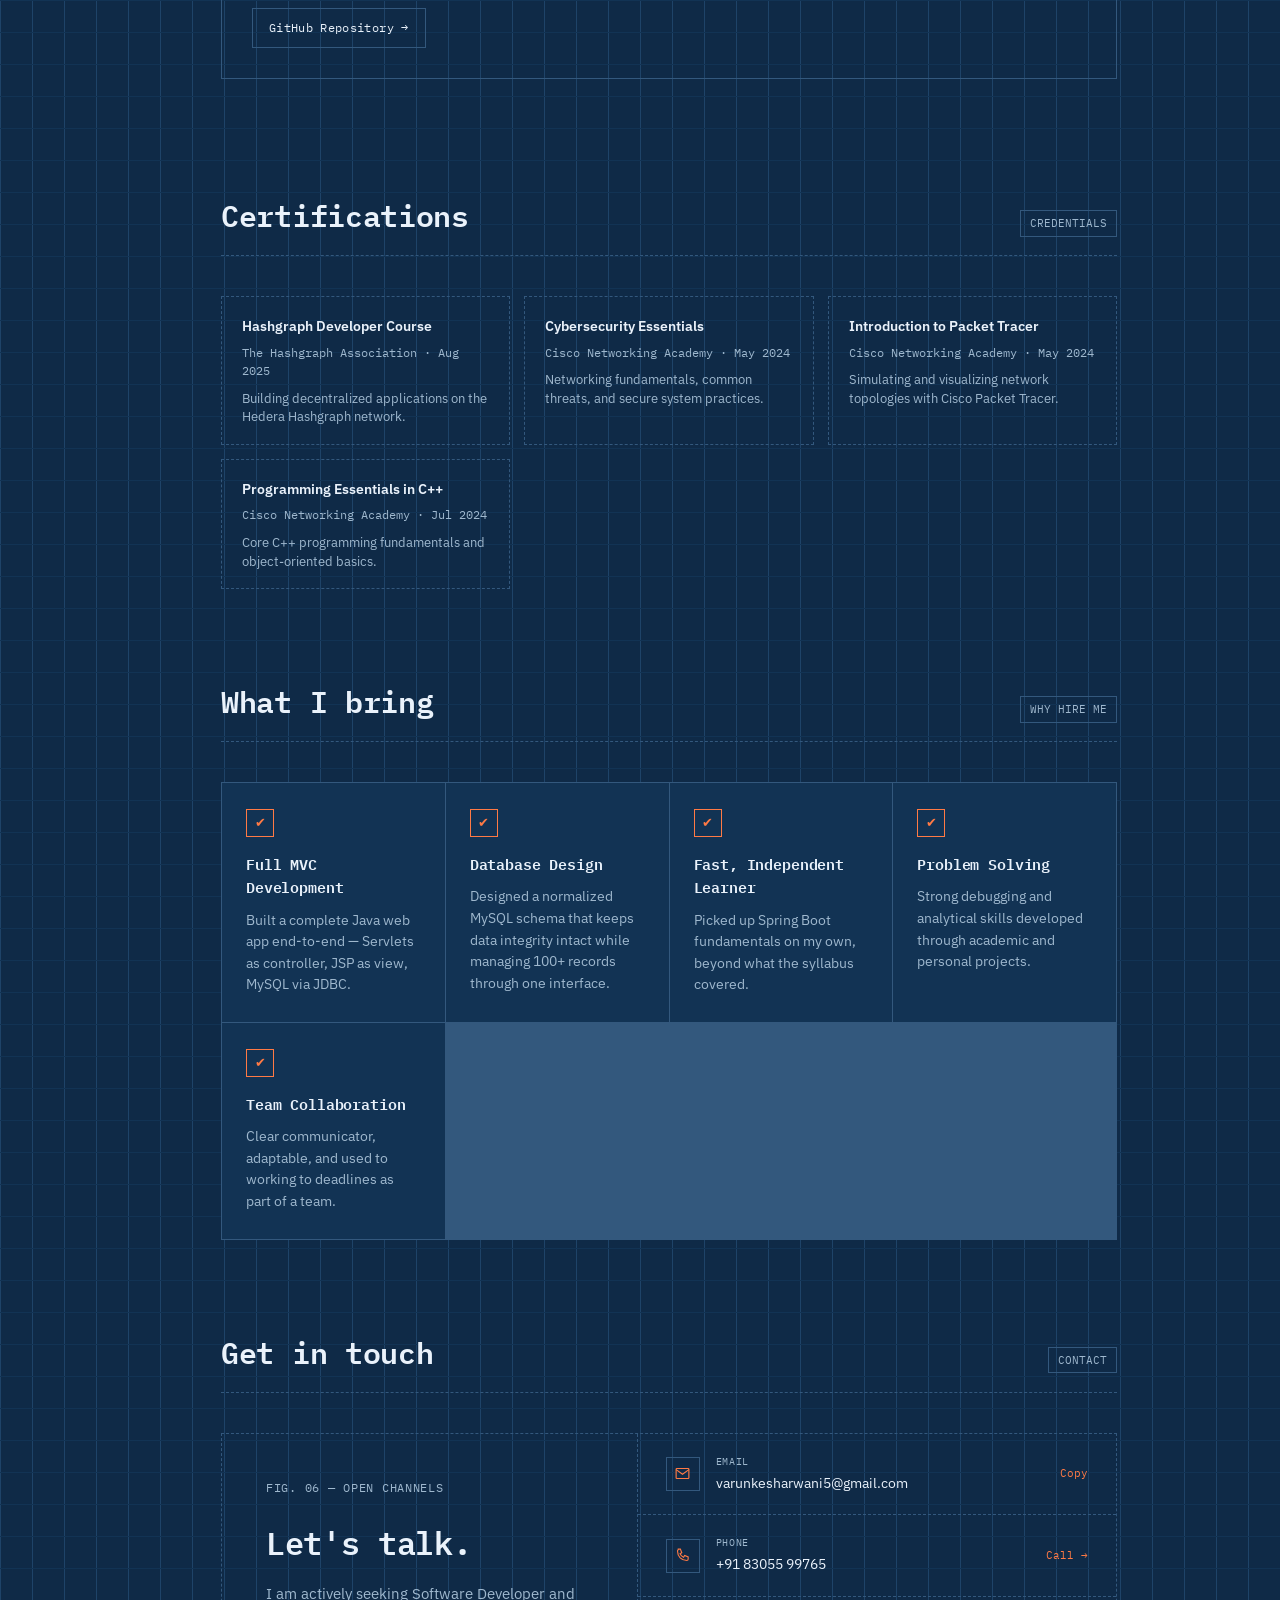
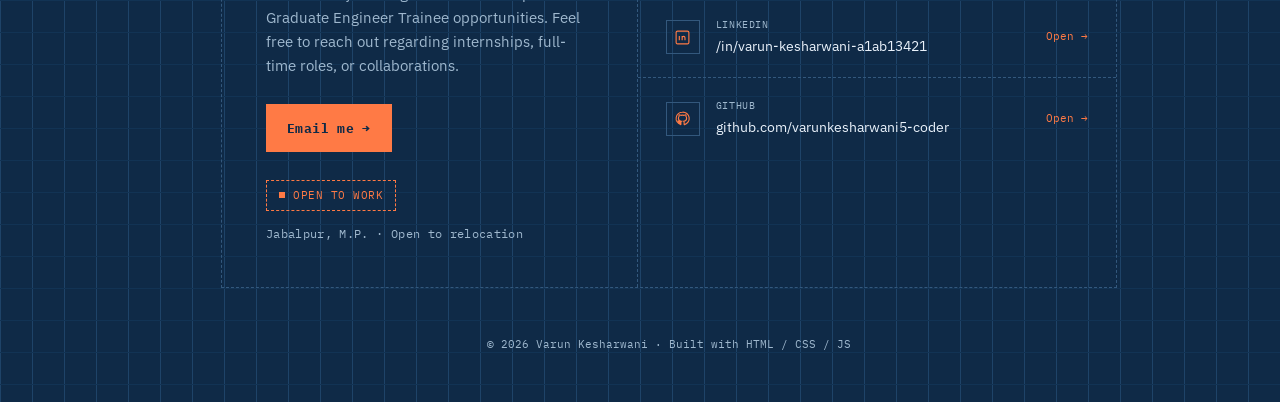
==== commit 6e68e14c: "Add files via upload" ====
--- a/index.html
+++ b/index.html
@@ -3,561 +3,22 @@
 <head>
 <meta charset="UTF-8">
 <meta name="viewport" content="width=device-width, initial-scale=1.0">
-<title>Varun Kesharwani — IoT & AI Enthusiast</title>
+<meta name="description" content="Varun Kesharwani — Java Full Stack Developer and recent B.Tech (Computer Science & IoT) graduate. Skilled in Core Java, Servlets, JSP, JDBC, MySQL and Spring Boot. Open to Graduate Engineer Trainee and Software Developer roles.">
+<meta name="keywords" content="Varun Kesharwani, Java Developer, Java Full Stack Developer, Graduate Engineer Trainee, Spring Boot, Servlets, JSP, JDBC, MySQL, Jabalpur">
+<meta name="author" content="Varun Kesharwani">
+<meta name="theme-color" content="#0F2A47">
+<meta property="og:title" content="Varun Kesharwani — Java Full Stack Developer">
+<meta property="og:description" content="Recent B.Tech (Computer Science & IoT) graduate skilled in Core Java, Servlets, JSP, JDBC, MySQL and Spring Boot. Open to Graduate Engineer Trainee and Software Developer roles.">
+<meta property="og:type" content="website">
+<meta property="og:image" content="varun-photo.jpg">
+<meta name="twitter:card" content="summary">
+<meta name="twitter:title" content="Varun Kesharwani — Java Full Stack Developer">
+<meta name="twitter:description" content="Recent B.Tech (Computer Science & IoT) graduate skilled in Core Java, Servlets, JSP, JDBC, MySQL and Spring Boot.">
+<title>Varun Kesharwani — Java Full Stack Developer</title>
+<link rel="icon" type="image/svg+xml" href="data:image/svg+xml,%3Csvg xmlns='http://www.w3.org/2000/svg' viewBox='0 0 100 100'%3E%3Crect width='100' height='100' fill='%230F2A47'/%3E%3Ctext x='50' y='64' font-family='monospace' font-size='40' font-weight='700' fill='%23FF7A45' text-anchor='middle'%3EVK%3C/text%3E%3C/svg%3E">
 <link rel="preconnect" href="https://fonts.googleapis.com">
 <link href="https://fonts.googleapis.com/css2?family=IBM+Plex+Mono:wght@400;500;600;700&family=IBM+Plex+Sans:wght@400;500;600;700&display=swap" rel="stylesheet">
-<style>
-  :root{
-    --bg: #0F2A47;
-    --bg-2: #123354;
-    --grid: #1E4368;
-    --line: #33587D;
-    --ink: #EAF2FB;
-    --muted: #9FB8CE;
-    --redline: #FF7A45;
-    --mono: 'IBM Plex Mono', monospace;
-    --sans: 'IBM Plex Sans', sans-serif;
-  }
-
-  *{ margin:0; padding:0; box-sizing:border-box; }
-  html{ scroll-behavior:smooth; }
-
-  body{
-    background:
-      linear-gradient(var(--bg-2) 1px, transparent 1px) 0 0 / 100% 32px,
-      linear-gradient(90deg, var(--grid) 1px, transparent 1px) 0 0 / 32px 100%,
-      var(--bg);
-    color:var(--ink);
-    font-family:var(--sans);
-    line-height:1.6;
-    overflow-x:hidden;
-  }
-
-  a{ color:inherit; text-decoration:none; }
-  ::selection{ background:var(--redline); color:#0F2A47; }
-
-  h1,h2,h3{ font-family:var(--mono); font-weight:600; letter-spacing:-0.01em; }
-
-  .rail{
-    position:fixed;
-    left:18px; top:0; bottom:0;
-    width:40px;
-    display:none;
-    z-index:50;
-  }
-  @media(min-width:900px){ .rail{ display:block; } }
-  .rail svg{ width:100%; height:100%; }
-  .rail-line{ stroke:var(--line); stroke-width:1.5; }
-  .rail-tick{ stroke:var(--line); stroke-width:1.5; }
-  .rail-marker{
-    fill:var(--bg);
-    stroke:var(--muted);
-    stroke-width:1.5;
-  }
-  .rail-marker.active{
-    fill:var(--redline);
-    stroke:var(--redline);
-  }
-  .rail-label{
-    font-family:var(--mono);
-    font-size:9px;
-    fill:var(--muted);
-    letter-spacing:.05em;
-  }
-  .rail-label.active{ fill:var(--redline); }
-
-  header{
-    position:fixed;
-    top:0; left:0; right:0;
-    padding:22px 32px 22px 90px;
-    display:flex;
-    justify-content:space-between;
-    align-items:center;
-    z-index:40;
-    background:linear-gradient(var(--bg) 55%, transparent);
-  }
-  @media(max-width:899px){ header{ padding:18px 20px; } }
-
-  .logo{
-    font-family:var(--mono);
-    font-weight:700;
-    font-size:14px;
-    letter-spacing:.04em;
-    border:1px solid var(--line);
-    padding:6px 10px;
-  }
-  .logo span{ color:var(--redline); }
-
-  nav{ display:flex; gap:26px; }
-  nav a{
-    font-family:var(--mono);
-    font-size:11.5px;
-    letter-spacing:.08em;
-    text-transform:uppercase;
-    color:var(--muted);
-    transition:color .2s;
-  }
-  nav a:hover{ color:var(--redline); }
-  @media(max-width:780px){ nav{ display:none; } }
-
-  .status-pill{
-    font-family:var(--mono);
-    font-size:10.5px;
-    letter-spacing:.05em;
-    text-transform:uppercase;
-    color:var(--redline);
-    border:1px dashed var(--redline);
-    padding:6px 12px;
-    display:flex;
-    align-items:center;
-    gap:8px;
-  }
-  .status-pill::before{
-    content:'';
-    width:6px; height:6px;
-    background:var(--redline);
-    animation:blink 1.8s ease-in-out infinite;
-  }
-  @keyframes blink{ 0%,100%{opacity:1;} 50%{opacity:.2;} }
-
-  main{ padding-left:0; }
-  @media(min-width:900px){ main{ padding-left:58px; } }
-
-  section{
-    padding:120px 32px 40px 32px;
-    max-width:960px;
-    margin:0 auto;
-  }
-  @media(max-width:760px){ section{ padding:100px 20px 20px 20px; } }
-
-  .section-head{
-    display:flex;
-    align-items:baseline;
-    justify-content:space-between;
-    margin-bottom:40px;
-    flex-wrap:wrap;
-    gap:12px;
-    border-bottom:1px dashed var(--line);
-    padding-bottom:16px;
-  }
-  .section-head h2{ font-size:clamp(22px,3.2vw,30px); }
-  .section-head .tag{
-    font-family:var(--mono);
-    font-size:10.5px;
-    color:var(--muted);
-    border:1px solid var(--line);
-    padding:4px 9px;
-  }
-
-  .hero{
-    min-height:92vh;
-    display:flex;
-    flex-direction:column;
-    justify-content:center;
-    padding-top:140px;
-  }
-  .hero-kicker{
-    font-family:var(--mono);
-    font-size:12px;
-    color:var(--muted);
-    letter-spacing:.06em;
-    text-transform:uppercase;
-    margin-bottom:20px;
-  }
-  .hero h1{
-    font-size:clamp(32px, 5.6vw, 60px);
-    line-height:1.12;
-    max-width:800px;
-  }
-  .hero h1 .accent{ color:var(--redline); }
-  .hero p.sub{
-    font-family:var(--sans);
-    color:var(--muted);
-    font-size:16.5px;
-    max-width:560px;
-    margin-top:22px;
-  }
-  .hero-actions{
-    margin-top:34px;
-    display:flex;
-    gap:14px;
-    flex-wrap:wrap;
-  }
-  .btn{
-    font-family:var(--mono);
-    font-size:12.5px;
-    letter-spacing:.03em;
-    padding:13px 20px;
-    display:inline-flex;
-    align-items:center;
-    gap:8px;
-    transition:all .2s;
-  }
-  .btn-primary{
-    background:var(--redline);
-    color:#0F2A47;
-    font-weight:700;
-    border:1px solid var(--redline);
-  }
-  .btn-primary:hover{ background:#FF9469; }
-  .btn-ghost{
-    border:1px solid var(--line);
-    color:var(--ink);
-  }
-  .btn-ghost:hover{ border-color:var(--redline); color:var(--redline); }
-
-  .dim-strip{
-    margin-top:60px;
-    display:flex;
-    gap:0;
-    border-top:1px dashed var(--line);
-    padding-top:20px;
-    max-width:600px;
-  }
-  .dim-item{ flex:1; padding-right:20px; }
-  .dim-item .n{ font-family:var(--mono); font-size:20px; color:var(--redline); }
-  .dim-item .l{ font-size:11.5px; color:var(--muted); margin-top:4px; text-transform:uppercase; letter-spacing:.04em; }
-
-  .profile-grid{
-    display:grid;
-    grid-template-columns:1.4fr 1fr;
-    gap:44px;
-  }
-  @media(max-width:760px){ .profile-grid{ grid-template-columns:1fr; } }
-  .profile-grid p{ color:var(--muted); font-size:15px; margin-bottom:16px; }
-  .profile-grid strong{ color:var(--ink); }
-
-  .check-list{ list-style:none; margin-bottom:24px; }
-  .check-list li{
-    font-family:var(--mono);
-    font-size:16px;
-    font-weight:600;
-    color:var(--ink);
-    padding:12px 0 12px 30px;
-    border-bottom:1px dashed var(--line);
-    position:relative;
-  }
-  .check-list li:first-child{ padding-top:0; }
-  .check-list li::before{
-    content:'✔';
-    position:absolute; left:0; top:12px;
-    color:var(--redline);
-    font-size:14px;
-  }
-  .profile-tagline{ color:var(--muted); font-size:14.5px; max-width:480px; }
-
-  .info-card{
-    border:1px dashed var(--line);
-    padding:22px;
-    position:relative;
-  }
-  .info-card::before{
-    content:'';
-    position:absolute; top:-1px; left:-1px;
-    width:12px; height:12px;
-    border-top:2px solid var(--redline);
-    border-left:2px solid var(--redline);
-  }
-  .info-card::after{
-    content:'';
-    position:absolute; bottom:-1px; right:-1px;
-    width:12px; height:12px;
-    border-bottom:2px solid var(--redline);
-    border-right:2px solid var(--redline);
-  }
-
-  .profile-side{ display:flex; flex-direction:column; gap:20px; }
-
-  .profile-photo{
-    border:1px dashed var(--line);
-    padding:12px;
-    position:relative;
-  }
-  .profile-photo::before{
-    content:'';
-    position:absolute; top:-1px; left:-1px;
-    width:12px; height:12px;
-    border-top:2px solid var(--redline);
-    border-left:2px solid var(--redline);
-  }
-  .profile-photo::after{
-    content:'';
-    position:absolute; bottom:-1px; right:-1px;
-    width:12px; height:12px;
-    border-bottom:2px solid var(--redline);
-    border-right:2px solid var(--redline);
-  }
-  .profile-photo img{
-    width:100%;
-    aspect-ratio:1/1;
-    object-fit:cover;
-    display:block;
-    filter:grayscale(10%) contrast(1.04);
-  }
-  .profile-photo-cap{
-    display:flex;
-    justify-content:space-between;
-    font-family:var(--mono);
-    font-size:9.5px;
-    letter-spacing:.05em;
-    text-transform:uppercase;
-    color:var(--muted);
-    margin-top:10px;
-  }
-  .profile-photo-cap span.id{ color:var(--redline); }
-  .info-row{
-    display:flex;
-    justify-content:space-between;
-    gap:12px;
-    padding:11px 0;
-    border-bottom:1px solid var(--line);
-    font-size:13px;
-  }
-  .info-row:last-child{ border-bottom:none; }
-  .info-row .k{ font-family:var(--mono); color:var(--muted); font-size:10.5px; text-transform:uppercase; letter-spacing:.05em; white-space:nowrap; }
-  .info-row .v{ text-align:right; word-break:break-word; }
-
-  .stack-grid{
-    display:grid;
-    grid-template-columns:repeat(auto-fit,minmax(210px,1fr));
-    gap:1px;
-    background:var(--line);
-    border:1px solid var(--line);
-  }
-  .stack-cell{ background:var(--bg-2); padding:22px; }
-  .stack-cell h3{
-    font-size:12px;
-    color:var(--redline);
-    text-transform:uppercase;
-    letter-spacing:.05em;
-    margin-bottom:14px;
-  }
-  .chip-row{ display:flex; flex-wrap:wrap; gap:8px; }
-  .chip{
-    font-family:var(--mono);
-    font-size:11.5px;
-    padding:6px 10px;
-    border:1px solid var(--line);
-    color:var(--ink);
-  }
-  .chip.core{ border-color:var(--redline); color:var(--redline); }
-
-  .softskills{
-    margin-top:20px;
-    display:flex;
-    flex-wrap:wrap;
-    gap:8px;
-  }
-
-  .timeline{ position:relative; padding-left:26px; }
-  .timeline::before{
-    content:'';
-    position:absolute; left:5px; top:6px; bottom:6px;
-    width:1px; background:repeating-linear-gradient(var(--line) 0 4px, transparent 4px 8px);
-  }
-  .t-item{ position:relative; padding-bottom:34px; }
-  .t-item:last-child{ padding-bottom:0; }
-  .t-item::before{
-    content:'';
-    position:absolute; left:-26px; top:4px;
-    width:10px; height:10px;
-    background:var(--bg);
-    border:2px solid var(--redline);
-    transform:rotate(45deg);
-  }
-  .t-year{ font-family:var(--mono); font-size:11.5px; color:var(--redline); margin-bottom:5px; }
-  .t-title{ font-size:15.5px; font-weight:600; margin-bottom:4px; }
-  .t-meta{ font-size:13px; color:var(--muted); }
-  .t-score{
-    display:inline-block;
-    font-family:var(--mono);
-    font-size:12px;
-    font-weight:700;
-    color:var(--bg);
-    background:var(--redline);
-    padding:3px 9px;
-    margin-left:8px;
-    letter-spacing:.02em;
-  }
-
-  .project-card{
-    border:1px solid var(--line);
-    padding:30px;
-    margin-bottom:24px;
-    position:relative;
-  }
-  .project-card:hover{ border-color:var(--redline); }
-  .project-top{
-    display:flex;
-    justify-content:space-between;
-    align-items:flex-start;
-    gap:16px;
-    margin-bottom:14px;
-    flex-wrap:wrap;
-  }
-  .project-top h3{ font-size:19px; }
-  .project-date{ font-family:var(--mono); font-size:11.5px; color:var(--muted); white-space:nowrap; }
-  .project-desc{ color:var(--muted); font-size:14.5px; margin-bottom:18px; }
-  .project-list{ list-style:none; margin-bottom:6px; }
-  .project-list li{
-    font-size:14px;
-    color:var(--ink);
-    padding-left:18px;
-    position:relative;
-    margin-bottom:9px;
-  }
-  .project-list li::before{
-    content:'—';
-    position:absolute; left:0; color:var(--redline);
-  }
-
-  .cert-grid{
-    display:grid;
-    grid-template-columns:repeat(auto-fit,minmax(240px,1fr));
-    gap:14px;
-  }
-  .cert-card{
-    border:1px dashed var(--line);
-    padding:18px 20px;
-  }
-  .cert-name{ font-size:14px; font-weight:600; margin-bottom:6px; }
-  .cert-meta{ font-family:var(--mono); font-size:11.5px; color:var(--muted); }
-
-  .strengths-grid{
-    display:grid;
-    grid-template-columns:repeat(auto-fit,minmax(220px,1fr));
-    gap:1px;
-    background:var(--line);
-    border:1px solid var(--line);
-  }
-  .strength-card{
-    background:var(--bg-2);
-    padding:26px 24px;
-  }
-  .strength-icon{
-    width:28px; height:28px;
-    border:1px solid var(--redline);
-    color:var(--redline);
-    display:flex; align-items:center; justify-content:center;
-    font-size:13px;
-    margin-bottom:16px;
-  }
-  .strength-card h3{ font-size:14.5px; margin-bottom:10px; }
-  .strength-card p{ color:var(--muted); font-size:13.5px; }
-
-  .contact-wrap{
-    display:grid;
-    grid-template-columns:1fr 1.15fr;
-    gap:0;
-    border:1px dashed var(--line);
-    position:relative;
-  }
-  @media(max-width:820px){ .contact-wrap{ grid-template-columns:1fr; } }
-
-  .contact-left{
-    padding:44px;
-    border-right:1px dashed var(--line);
-  }
-  @media(max-width:820px){ .contact-left{ border-right:none; border-bottom:1px dashed var(--line); } }
-  @media(max-width:760px){ .contact-left{ padding:30px 22px; } }
-
-  .contact-title{ font-size:clamp(24px,3.4vw,32px); margin-bottom:14px; }
-  .contact-left p{ color:var(--muted); font-size:15px; max-width:420px; margin-bottom:26px; }
-  .contact-cta{ margin-bottom:28px; }
-  .contact-status{ display:flex; align-items:center; gap:14px; flex-wrap:wrap; }
-  .contact-loc{ font-family:var(--mono); font-size:11.5px; color:var(--muted); letter-spacing:.03em; }
-
-  .channel-card{ display:flex; flex-direction:column; }
-  .channel-row{
-    display:flex;
-    align-items:center;
-    gap:16px;
-    padding:20px 28px;
-    border-bottom:1px dashed var(--line);
-    cursor:pointer;
-    transition:background .2s;
-  }
-  .channel-row:last-child{ border-bottom:none; }
-  .channel-row:hover{ background:var(--bg-2); }
-  @media(max-width:760px){ .channel-row{ padding:16px 20px; } }
-
-  .channel-icon{
-    flex-shrink:0;
-    width:34px; height:34px;
-    border:1px solid var(--line);
-    display:flex; align-items:center; justify-content:center;
-    color:var(--redline);
-  }
-  .channel-icon svg{ width:17px; height:17px; }
-
-  .channel-text{ display:flex; flex-direction:column; flex:1; min-width:0; gap:3px; }
-  .channel-label{
-    font-family:var(--mono);
-    font-size:10px;
-    text-transform:uppercase;
-    letter-spacing:.06em;
-    color:var(--muted);
-  }
-  .channel-value{
-    font-size:13.5px;
-    color:var(--ink);
-    white-space:nowrap;
-    overflow:hidden;
-    text-overflow:ellipsis;
-  }
-  .channel-action{
-    font-family:var(--mono);
-    font-size:11px;
-    color:var(--redline);
-    white-space:nowrap;
-    flex-shrink:0;
-  }
-
-  .copy-toast{
-    position:fixed;
-    bottom:28px;
-    left:50%;
-    transform:translateX(-50%) translateY(20px);
-    background:var(--redline);
-    color:var(--bg);
-    font-family:var(--mono);
-    font-size:12.5px;
-    font-weight:700;
-    padding:11px 20px;
-    opacity:0;
-    pointer-events:none;
-    transition:opacity .25s ease, transform .25s ease;
-    z-index:100;
-  }
-  .copy-toast.show{
-    opacity:1;
-    transform:translateX(-50%) translateY(0);
-  }
-
-  footer{
-    text-align:center;
-    padding:36px 20px 48px 20px;
-    font-family:var(--mono);
-    font-size:11px;
-    color:var(--muted);
-  }
-
-  .fade-in{
-    opacity:0;
-    transform:translateY(14px);
-    transition:opacity .6s ease, transform .6s ease;
-  }
-  .fade-in.visible{ opacity:1; transform:translateY(0); }
-
-  @media (prefers-reduced-motion: reduce){
-    *{ animation:none !important; transition:none !important; scroll-behavior:auto !important; }
-  }
-
-  a:focus-visible, button:focus-visible{
-    outline:2px solid var(--redline);
-    outline-offset:2px;
-  }
-</style>
+<link rel="stylesheet" href="style.css">
 </head>
 <body>
 
@@ -584,11 +45,12 @@
 <main>
 
   <section class="hero" id="top">
-    <div class="hero-kicker">Fig. 01 — Candidate Overview</div>
-    <h1>Varun Kesharwani —<br>building with <span class="accent">Java</span>, thinking in <span class="accent">systems</span>.</h1>
-    <p class="sub">Recent B.Tech graduate (Computer Science &amp; IoT), with hands-on experience in Java-based full stack development.</p>
+    <div class="hero-kicker">Recent B.Tech Graduate · Open to Graduate Engineer Trainee Opportunities</div>
+    <h1>Java Full Stack <span class="accent">Developer</span></h1>
+    <p class="sub">Recent Computer Science graduate with hands-on experience developing Java web applications using Servlets, JSP, JDBC and MySQL. Currently learning Spring Boot and actively seeking Software Engineer and Graduate Engineer Trainee roles.</p>
     <div class="hero-actions">
       <a href="#projects" class="btn btn-primary">See my project →</a>
+      <a href="Varun_Kesharwani_Resume.pdf" class="btn btn-ghost" target="_blank" rel="noopener">View Resume</a>
       <a href="Varun_Kesharwani_Resume.pdf" class="btn btn-ghost" download>Download Resume ↓</a>
       <a href="#contact" class="btn btn-ghost">Get in touch</a>
     </div>
@@ -617,9 +79,9 @@
       <div>
         <ul class="check-list">
           <li>Java Developer</li>
-          <li>Backend Enthusiast</li>
-          <li>Spring Boot Learner</li>
-          <li>Passionate about scalable systems</li>
+          <li>Backend Development</li>
+          <li>SQL &amp; Database Design</li>
+          <li>Problem Solver</li>
         </ul>
         <p class="profile-tagline">Recent B.Tech graduate (Computer Science &amp; IoT) from Gyan Ganga Institute of Technology and Sciences, Jabalpur — currently seeking Graduate Engineer Trainee and Full Stack Java Developer roles.</p>
       </div>
@@ -664,7 +126,7 @@
         <div class="chip-row">
           <span class="chip core">Java Servlets</span>
           <span class="chip core">JDBC</span>
-          <span class="chip">Spring Boot (beginner)</span>
+          <span class="chip">Spring Boot</span>
           <span class="chip">Apache Tomcat</span>
         </div>
       </div>
@@ -681,6 +143,8 @@
         <div class="chip-row">
           <span class="chip">Eclipse IDE</span>
           <span class="chip">VS Code</span>
+          <span class="chip">Git</span>
+          <span class="chip">Maven</span>
           <span class="chip">OOP</span>
           <span class="chip">MVC Architecture</span>
           <span class="chip">IoT</span>
@@ -688,11 +152,11 @@
       </div>
     </div>
     <div class="softskills">
+      <span class="chip">Analytical Thinking</span>
+      <span class="chip">Debugging</span>
+      <span class="chip">Quick Learner</span>
+      <span class="chip">Team Collaboration</span>
       <span class="chip">Problem Solving</span>
-      <span class="chip">Team Collaboration</span>
-      <span class="chip">Communication</span>
-      <span class="chip">Time Management</span>
-      <span class="chip">Adaptability</span>
     </div>
   </section>
 
@@ -748,6 +212,9 @@
         <li>User-friendly front-end built with HTML5 and CSS3, deployed on Apache Tomcat for local testing</li>
         <li>Normalized MySQL schema ensuring data integrity, capable of managing 100+ student records efficiently</li>
       </ul>
+      <div class="project-links">
+        <a href="https://github.com/varunkesharwani5-coder/student-management-system" target="_blank" rel="noopener" class="btn btn-ghost project-btn">GitHub Repository →</a>
+      </div>
     </div>
   </section>
 
@@ -760,18 +227,22 @@
       <div class="cert-card">
         <div class="cert-name">Hashgraph Developer Course</div>
         <div class="cert-meta">The Hashgraph Association · Aug 2025</div>
+        <div class="cert-desc">Building decentralized applications on the Hedera Hashgraph network.</div>
       </div>
       <div class="cert-card">
         <div class="cert-name">Cybersecurity Essentials</div>
         <div class="cert-meta">Cisco Networking Academy · May 2024</div>
+        <div class="cert-desc">Networking fundamentals, common threats, and secure system practices.</div>
       </div>
       <div class="cert-card">
         <div class="cert-name">Introduction to Packet Tracer</div>
         <div class="cert-meta">Cisco Networking Academy · May 2024</div>
+        <div class="cert-desc">Simulating and visualizing network topologies with Cisco Packet Tracer.</div>
       </div>
       <div class="cert-card">
         <div class="cert-name">Programming Essentials in C++</div>
         <div class="cert-meta">Cisco Networking Academy · Jul 2024</div>
+        <div class="cert-desc">Core C++ programming fundamentals and object-oriented basics.</div>
       </div>
     </div>
   </section>
@@ -785,7 +256,7 @@
       <div class="strength-card">
         <div class="strength-icon">✔</div>
         <h3>Full MVC Development</h3>
-        <p>Built a complete Java web app end-to-end — Servlets as controller, JSP as view, MySQL via JDBC — not just a tutorial clone.</p>
+        <p>Built a complete Java web app end-to-end — Servlets as controller, JSP as view, MySQL via JDBC.</p>
       </div>
       <div class="strength-card">
         <div class="strength-icon">✔</div>
@@ -800,7 +271,7 @@
       <div class="strength-card">
         <div class="strength-icon">✔</div>
         <h3>Problem Solving</h3>
-        <p>Comfortable working through bugs and unfamiliar code without needing hand-holding.</p>
+        <p>Strong debugging and analytical skills developed through academic and personal projects.</p>
       </div>
       <div class="strength-card">
         <div class="strength-icon">✔</div>
@@ -819,7 +290,7 @@
       <div class="contact-left">
         <div class="hero-kicker">Fig. 06 — Open Channels</div>
         <h3 class="contact-title">Let's talk.</h3>
-        <p>I'm actively looking for Graduate Engineer Trainee and Software Developer roles. If my stack fits what you're hiring for, I'd like to hear from you — I reply fast.</p>
+        <p>I am actively seeking Software Developer and Graduate Engineer Trainee opportunities. Feel free to reach out regarding internships, full-time roles, or collaborations.</p>
         <div class="contact-cta">
           <a href="mailto:varunkesharwani5@gmail.com" class="btn btn-primary">Email me →</a>
         </div>
--- a/style.css
+++ b/style.css
@@ -0,0 +1,555 @@
+  :root{
+    --bg: #0F2A47;
+    --bg-2: #123354;
+    --grid: #1E4368;
+    --line: #33587D;
+    --ink: #EAF2FB;
+    --muted: #9FB8CE;
+    --redline: #FF7A45;
+    --mono: 'IBM Plex Mono', monospace;
+    --sans: 'IBM Plex Sans', sans-serif;
+  }
+
+  *{ margin:0; padding:0; box-sizing:border-box; }
+  html{ scroll-behavior:smooth; }
+
+  body{
+    background:
+      linear-gradient(var(--bg-2) 1px, transparent 1px) 0 0 / 100% 32px,
+      linear-gradient(90deg, var(--grid) 1px, transparent 1px) 0 0 / 32px 100%,
+      var(--bg);
+    color:var(--ink);
+    font-family:var(--sans);
+    line-height:1.6;
+    overflow-x:hidden;
+  }
+
+  a{ color:inherit; text-decoration:none; }
+  ::selection{ background:var(--redline); color:#0F2A47; }
+
+  h1,h2,h3{ font-family:var(--mono); font-weight:600; letter-spacing:-0.01em; }
+
+  .rail{
+    position:fixed;
+    left:18px; top:0; bottom:0;
+    width:40px;
+    display:none;
+    z-index:50;
+  }
+  @media(min-width:900px){ .rail{ display:block; } }
+  .rail svg{ width:100%; height:100%; }
+  .rail-line{ stroke:var(--line); stroke-width:1.5; }
+  .rail-tick{ stroke:var(--line); stroke-width:1.5; }
+  .rail-marker{
+    fill:var(--bg);
+    stroke:var(--muted);
+    stroke-width:1.5;
+  }
+  .rail-marker.active{
+    fill:var(--redline);
+    stroke:var(--redline);
+  }
+  .rail-label{
+    font-family:var(--mono);
+    font-size:9px;
+    fill:var(--muted);
+    letter-spacing:.05em;
+  }
+  .rail-label.active{ fill:var(--redline); }
+
+  header{
+    position:fixed;
+    top:0; left:0; right:0;
+    padding:22px 32px 22px 90px;
+    display:flex;
+    justify-content:space-between;
+    align-items:center;
+    z-index:40;
+    background:linear-gradient(var(--bg) 55%, transparent);
+  }
+  @media(max-width:899px){ header{ padding:18px 20px; } }
+
+  .logo{
+    font-family:var(--mono);
+    font-weight:700;
+    font-size:14px;
+    letter-spacing:.04em;
+    border:1px solid var(--line);
+    padding:6px 10px;
+  }
+  .logo span{ color:var(--redline); }
+
+  nav{ display:flex; gap:26px; }
+  nav a{
+    font-family:var(--mono);
+    font-size:11.5px;
+    letter-spacing:.08em;
+    text-transform:uppercase;
+    color:var(--muted);
+    transition:color .2s;
+  }
+  nav a:hover{ color:var(--redline); }
+  @media(max-width:780px){ nav{ display:none; } }
+
+  .status-pill{
+    font-family:var(--mono);
+    font-size:10.5px;
+    letter-spacing:.05em;
+    text-transform:uppercase;
+    color:var(--redline);
+    border:1px dashed var(--redline);
+    padding:6px 12px;
+    display:flex;
+    align-items:center;
+    gap:8px;
+  }
+  .status-pill::before{
+    content:'';
+    width:6px; height:6px;
+    background:var(--redline);
+    animation:blink 1.8s ease-in-out infinite;
+  }
+  @keyframes blink{ 0%,100%{opacity:1;} 50%{opacity:.2;} }
+
+  main{ padding-left:0; }
+  @media(min-width:900px){ main{ padding-left:58px; } }
+
+  section{
+    padding:76px 32px 12px 32px;
+    max-width:960px;
+    margin:0 auto;
+    scroll-margin-top:70px;
+  }
+  @media(max-width:760px){ section{ padding:64px 20px 8px 20px; } }
+
+  .section-head{
+    display:flex;
+    align-items:baseline;
+    justify-content:space-between;
+    margin-bottom:40px;
+    flex-wrap:wrap;
+    gap:12px;
+    border-bottom:1px dashed var(--line);
+    padding-bottom:16px;
+  }
+  .section-head h2{ font-size:clamp(22px,3.2vw,30px); }
+  .section-head .tag{
+    font-family:var(--mono);
+    font-size:10.5px;
+    color:var(--muted);
+    border:1px solid var(--line);
+    padding:4px 9px;
+  }
+
+  .hero{
+    min-height:92vh;
+    display:flex;
+    flex-direction:column;
+    justify-content:center;
+    padding-top:140px;
+  }
+  .hero-kicker{
+    font-family:var(--mono);
+    font-size:12px;
+    color:var(--muted);
+    letter-spacing:.06em;
+    text-transform:uppercase;
+    margin-bottom:20px;
+  }
+  .hero h1{
+    font-size:clamp(32px, 5.6vw, 60px);
+    line-height:1.12;
+    max-width:800px;
+  }
+  .hero h1 .accent{ color:var(--redline); }
+  .hero p.sub{
+    font-family:var(--sans);
+    color:var(--muted);
+    font-size:16.5px;
+    max-width:560px;
+    margin-top:22px;
+  }
+  .hero-actions{
+    margin-top:34px;
+    display:flex;
+    gap:14px;
+    flex-wrap:wrap;
+  }
+  .btn{
+    font-family:var(--mono);
+    font-size:12.5px;
+    letter-spacing:.03em;
+    padding:13px 20px;
+    display:inline-flex;
+    align-items:center;
+    gap:8px;
+    transition:all .2s;
+  }
+  .btn-primary{
+    background:var(--redline);
+    color:#0F2A47;
+    font-weight:700;
+    border:1px solid var(--redline);
+  }
+  .btn-primary:hover{ background:#FF9469; }
+  .btn-ghost{
+    border:1px solid var(--line);
+    color:var(--ink);
+  }
+  .btn-ghost:hover{ border-color:var(--redline); color:var(--redline); }
+
+  .dim-strip{
+    margin-top:60px;
+    display:flex;
+    gap:0;
+    border-top:1px dashed var(--line);
+    padding-top:20px;
+    max-width:600px;
+  }
+  .dim-item{ flex:1; padding-right:20px; }
+  .dim-item .n{ font-family:var(--mono); font-size:20px; color:var(--redline); }
+  .dim-item .l{ font-size:11.5px; color:var(--muted); margin-top:4px; text-transform:uppercase; letter-spacing:.04em; }
+
+  .profile-grid{
+    display:grid;
+    grid-template-columns:1.4fr 1fr;
+    gap:44px;
+    align-items:start;
+  }
+  @media(max-width:760px){ .profile-grid{ grid-template-columns:1fr; } }
+  .profile-grid p{ color:var(--muted); font-size:15px; margin-bottom:16px; }
+  .profile-grid strong{ color:var(--ink); }
+
+  .check-list{ list-style:none; margin-bottom:24px; }
+  .check-list li{
+    font-family:var(--mono);
+    font-size:16px;
+    font-weight:600;
+    color:var(--ink);
+    padding:12px 0 12px 30px;
+    border-bottom:1px dashed var(--line);
+    position:relative;
+  }
+  .check-list li:first-child{ padding-top:0; }
+  .check-list li::before{
+    content:'✔';
+    position:absolute; left:0; top:12px;
+    color:var(--redline);
+    font-size:14px;
+  }
+  .profile-tagline{ color:var(--muted); font-size:14.5px; max-width:480px; }
+
+  .info-card{
+    border:1px dashed var(--line);
+    padding:22px;
+    position:relative;
+  }
+  .info-card::before{
+    content:'';
+    position:absolute; top:-1px; left:-1px;
+    width:12px; height:12px;
+    border-top:2px solid var(--redline);
+    border-left:2px solid var(--redline);
+  }
+  .info-card::after{
+    content:'';
+    position:absolute; bottom:-1px; right:-1px;
+    width:12px; height:12px;
+    border-bottom:2px solid var(--redline);
+    border-right:2px solid var(--redline);
+  }
+
+  .profile-side{ display:flex; flex-direction:column; gap:20px; }
+
+  .profile-photo{
+    border:1px dashed var(--line);
+    padding:12px;
+    position:relative;
+  }
+  .profile-photo::before{
+    content:'';
+    position:absolute; top:-1px; left:-1px;
+    width:12px; height:12px;
+    border-top:2px solid var(--redline);
+    border-left:2px solid var(--redline);
+  }
+  .profile-photo::after{
+    content:'';
+    position:absolute; bottom:-1px; right:-1px;
+    width:12px; height:12px;
+    border-bottom:2px solid var(--redline);
+    border-right:2px solid var(--redline);
+  }
+  .profile-photo img{
+    width:100%;
+    aspect-ratio:1/1;
+    object-fit:cover;
+    display:block;
+    filter:grayscale(10%) contrast(1.04);
+  }
+  .profile-photo-cap{
+    display:flex;
+    justify-content:space-between;
+    font-family:var(--mono);
+    font-size:9.5px;
+    letter-spacing:.05em;
+    text-transform:uppercase;
+    color:var(--muted);
+    margin-top:10px;
+  }
+  .profile-photo-cap span.id{ color:var(--redline); }
+  .info-row{
+    display:flex;
+    justify-content:space-between;
+    gap:12px;
+    padding:11px 0;
+    border-bottom:1px solid var(--line);
+    font-size:13px;
+  }
+  .info-row:last-child{ border-bottom:none; }
+  .info-row .k{ font-family:var(--mono); color:var(--muted); font-size:10.5px; text-transform:uppercase; letter-spacing:.05em; white-space:nowrap; }
+  .info-row .v{ text-align:right; word-break:break-word; }
+
+  .stack-grid{
+    display:grid;
+    grid-template-columns:repeat(auto-fit,minmax(210px,1fr));
+    gap:1px;
+    background:var(--line);
+    border:1px solid var(--line);
+  }
+  .stack-cell{ background:var(--bg-2); padding:22px; }
+  .stack-cell h3{
+    font-size:12px;
+    color:var(--redline);
+    text-transform:uppercase;
+    letter-spacing:.05em;
+    margin-bottom:14px;
+  }
+  .chip-row{ display:flex; flex-wrap:wrap; gap:8px; }
+  .chip{
+    font-family:var(--mono);
+    font-size:11.5px;
+    padding:6px 10px;
+    border:1px solid var(--line);
+    color:var(--ink);
+  }
+  .chip.core{ border-color:var(--redline); color:var(--redline); }
+
+  .softskills{
+    margin-top:20px;
+    display:flex;
+    flex-wrap:wrap;
+    gap:8px;
+  }
+
+  .timeline{ position:relative; padding-left:26px; }
+  .timeline::before{
+    content:'';
+    position:absolute; left:5px; top:6px; bottom:6px;
+    width:1px; background:repeating-linear-gradient(var(--line) 0 4px, transparent 4px 8px);
+  }
+  .t-item{ position:relative; padding-bottom:34px; }
+  .t-item:last-child{ padding-bottom:0; }
+  .t-item::before{
+    content:'';
+    position:absolute; left:-26px; top:4px;
+    width:10px; height:10px;
+    background:var(--bg);
+    border:2px solid var(--redline);
+    transform:rotate(45deg);
+  }
+  .t-year{ font-family:var(--mono); font-size:11.5px; color:var(--redline); margin-bottom:5px; }
+  .t-title{ font-size:15.5px; font-weight:600; margin-bottom:4px; }
+  .t-meta{ font-size:13px; color:var(--muted); }
+  .t-score{
+    display:inline-block;
+    font-family:var(--mono);
+    font-size:12px;
+    font-weight:700;
+    color:var(--bg);
+    background:var(--redline);
+    padding:3px 9px;
+    margin-left:8px;
+    letter-spacing:.02em;
+  }
+
+  .project-card{
+    border:1px solid var(--line);
+    padding:30px;
+    margin-bottom:24px;
+    position:relative;
+  }
+  .project-card:hover{ border-color:var(--redline); }
+  .project-top{
+    display:flex;
+    justify-content:space-between;
+    align-items:flex-start;
+    gap:16px;
+    margin-bottom:14px;
+    flex-wrap:wrap;
+  }
+  .project-top h3{ font-size:19px; }
+  .project-date{ font-family:var(--mono); font-size:11.5px; color:var(--muted); white-space:nowrap; }
+  .project-desc{ color:var(--muted); font-size:14.5px; margin-bottom:18px; }
+  .project-list{ list-style:none; margin-bottom:6px; }
+  .project-list li{
+    font-size:14px;
+    color:var(--ink);
+    padding-left:18px;
+    position:relative;
+    margin-bottom:9px;
+  }
+  .project-list li::before{
+    content:'—';
+    position:absolute; left:0; color:var(--redline);
+  }
+  .project-links{ margin-top:20px; }
+  .project-btn{ font-size:11.5px; padding:10px 16px; }
+
+  .cert-grid{
+    display:grid;
+    grid-template-columns:repeat(auto-fit,minmax(240px,1fr));
+    gap:14px;
+  }
+  .cert-card{
+    border:1px dashed var(--line);
+    padding:18px 20px;
+  }
+  .cert-name{ font-size:14px; font-weight:600; margin-bottom:6px; }
+  .cert-meta{ font-family:var(--mono); font-size:11.5px; color:var(--muted); }
+  .cert-desc{ font-size:12.5px; color:var(--muted); margin-top:8px; line-height:1.5; }
+
+  .strengths-grid{
+    display:grid;
+    grid-template-columns:repeat(auto-fit,minmax(220px,1fr));
+    gap:1px;
+    background:var(--line);
+    border:1px solid var(--line);
+  }
+  .strength-card{
+    background:var(--bg-2);
+    padding:26px 24px;
+  }
+  .strength-icon{
+    width:28px; height:28px;
+    border:1px solid var(--redline);
+    color:var(--redline);
+    display:flex; align-items:center; justify-content:center;
+    font-size:13px;
+    margin-bottom:16px;
+  }
+  .strength-card h3{ font-size:14.5px; margin-bottom:10px; }
+  .strength-card p{ color:var(--muted); font-size:13.5px; }
+
+  .contact-wrap{
+    display:grid;
+    grid-template-columns:1fr 1.15fr;
+    gap:0;
+    border:1px dashed var(--line);
+    position:relative;
+  }
+  @media(max-width:820px){ .contact-wrap{ grid-template-columns:1fr; } }
+
+  .contact-left{
+    padding:44px;
+    border-right:1px dashed var(--line);
+  }
+  @media(max-width:820px){ .contact-left{ border-right:none; border-bottom:1px dashed var(--line); } }
+  @media(max-width:760px){ .contact-left{ padding:30px 22px; } }
+
+  .contact-title{ font-size:clamp(24px,3.4vw,32px); margin-bottom:14px; }
+  .contact-left p{ color:var(--muted); font-size:15px; max-width:420px; margin-bottom:26px; }
+  .contact-cta{ margin-bottom:28px; }
+  .contact-status{ display:flex; align-items:center; gap:14px; flex-wrap:wrap; }
+  .contact-loc{ font-family:var(--mono); font-size:11.5px; color:var(--muted); letter-spacing:.03em; }
+
+  .channel-card{ display:flex; flex-direction:column; }
+  .channel-row{
+    display:flex;
+    align-items:center;
+    gap:16px;
+    padding:20px 28px;
+    border-bottom:1px dashed var(--line);
+    cursor:pointer;
+    transition:background .2s;
+  }
+  .channel-row:last-child{ border-bottom:none; }
+  .channel-row:hover{ background:var(--bg-2); }
+  @media(max-width:760px){ .channel-row{ padding:16px 20px; } }
+
+  .channel-icon{
+    flex-shrink:0;
+    width:34px; height:34px;
+    border:1px solid var(--line);
+    display:flex; align-items:center; justify-content:center;
+    color:var(--redline);
+  }
+  .channel-icon svg{ width:17px; height:17px; }
+
+  .channel-text{ display:flex; flex-direction:column; flex:1; min-width:0; gap:3px; }
+  .channel-label{
+    font-family:var(--mono);
+    font-size:10px;
+    text-transform:uppercase;
+    letter-spacing:.06em;
+    color:var(--muted);
+  }
+  .channel-value{
+    font-size:13.5px;
+    color:var(--ink);
+    white-space:nowrap;
+    overflow:hidden;
+    text-overflow:ellipsis;
+  }
+  .channel-action{
+    font-family:var(--mono);
+    font-size:11px;
+    color:var(--redline);
+    white-space:nowrap;
+    flex-shrink:0;
+  }
+
+  .copy-toast{
+    position:fixed;
+    bottom:28px;
+    left:50%;
+    transform:translateX(-50%) translateY(20px);
+    background:var(--redline);
+    color:var(--bg);
+    font-family:var(--mono);
+    font-size:12.5px;
+    font-weight:700;
+    padding:11px 20px;
+    opacity:0;
+    pointer-events:none;
+    transition:opacity .25s ease, transform .25s ease;
+    z-index:100;
+  }
+  .copy-toast.show{
+    opacity:1;
+    transform:translateX(-50%) translateY(0);
+  }
+
+  footer{
+    text-align:center;
+    padding:36px 20px 48px 20px;
+    font-family:var(--mono);
+    font-size:11px;
+    color:var(--muted);
+  }
+
+  .fade-in{
+    opacity:0;
+    transform:translateY(14px);
+    transition:opacity .6s ease, transform .6s ease;
+  }
+  .fade-in.visible{ opacity:1; transform:translateY(0); }
+
+  @media (prefers-reduced-motion: reduce){
+    *{ animation:none !important; transition:none !important; scroll-behavior:auto !important; }
+  }
+
+  a:focus-visible, button:focus-visible{
+    outline:2px solid var(--redline);
+    outline-offset:2px;
+  }
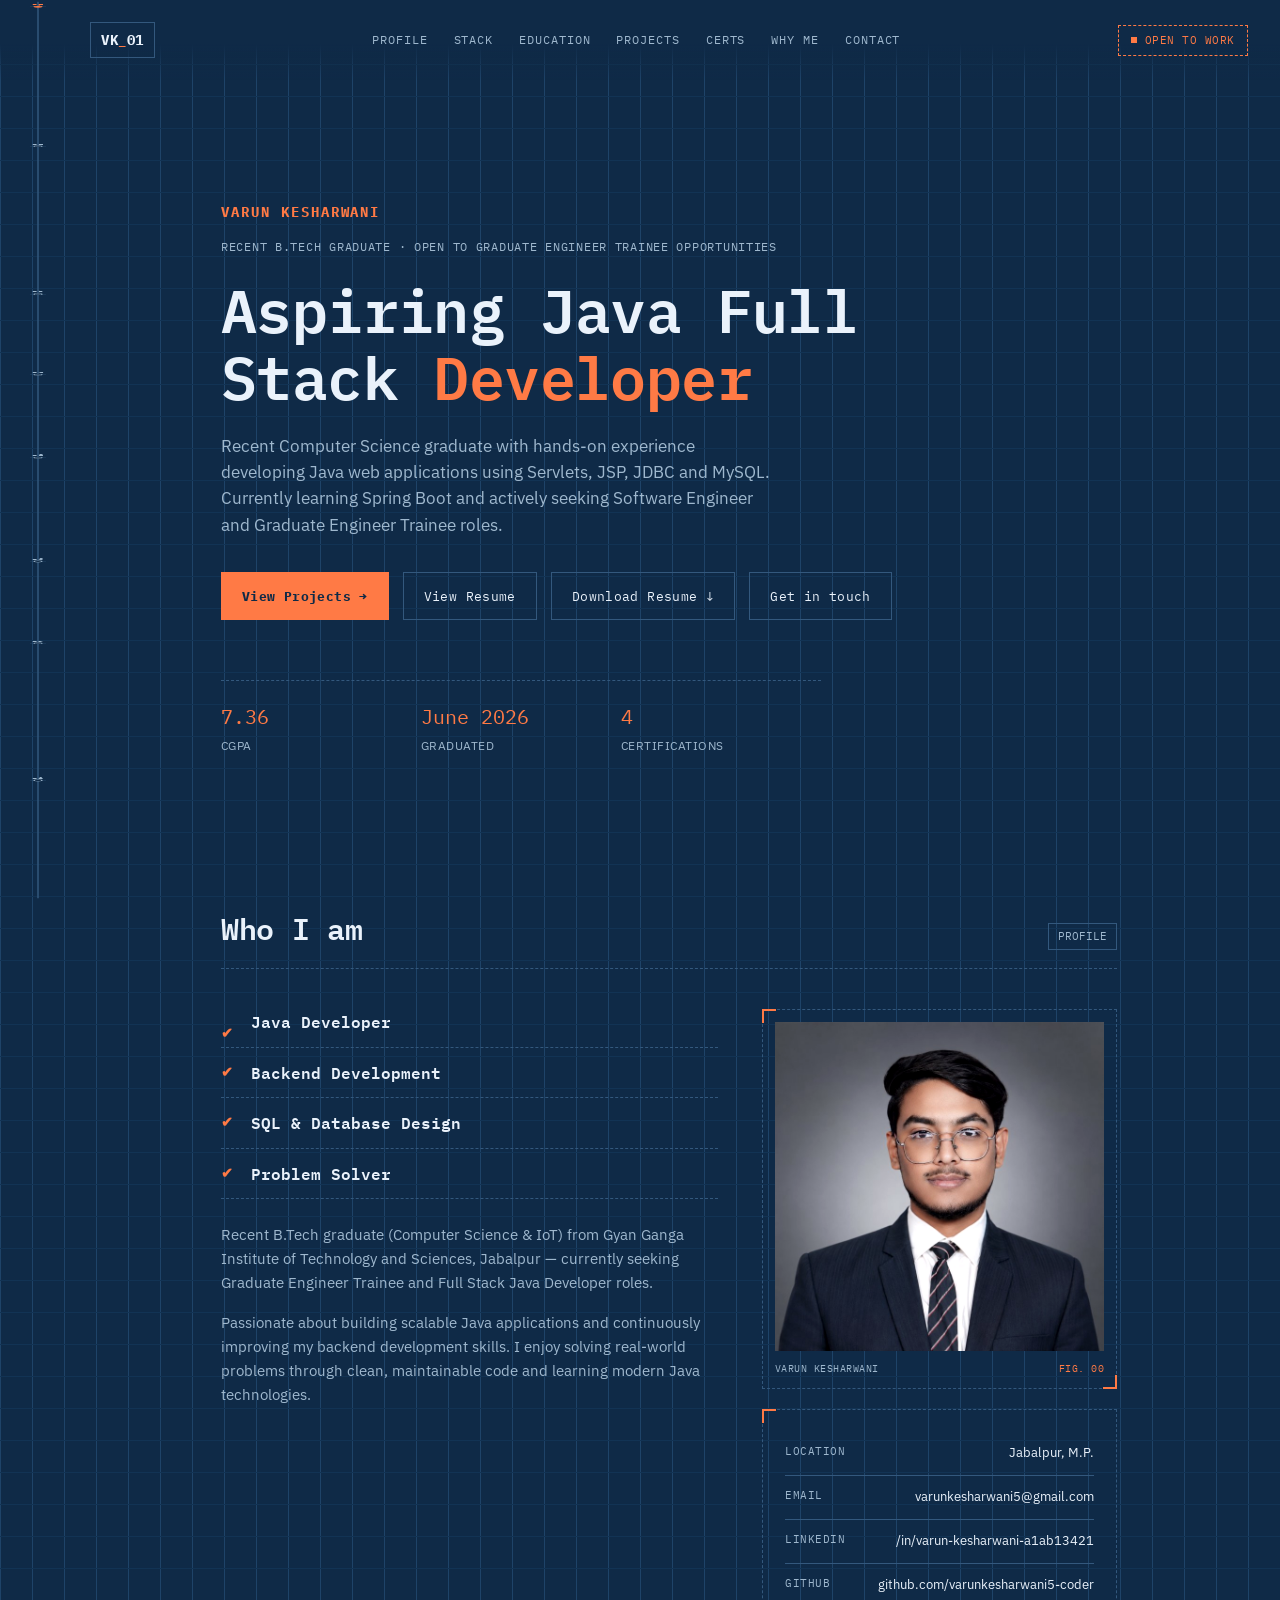
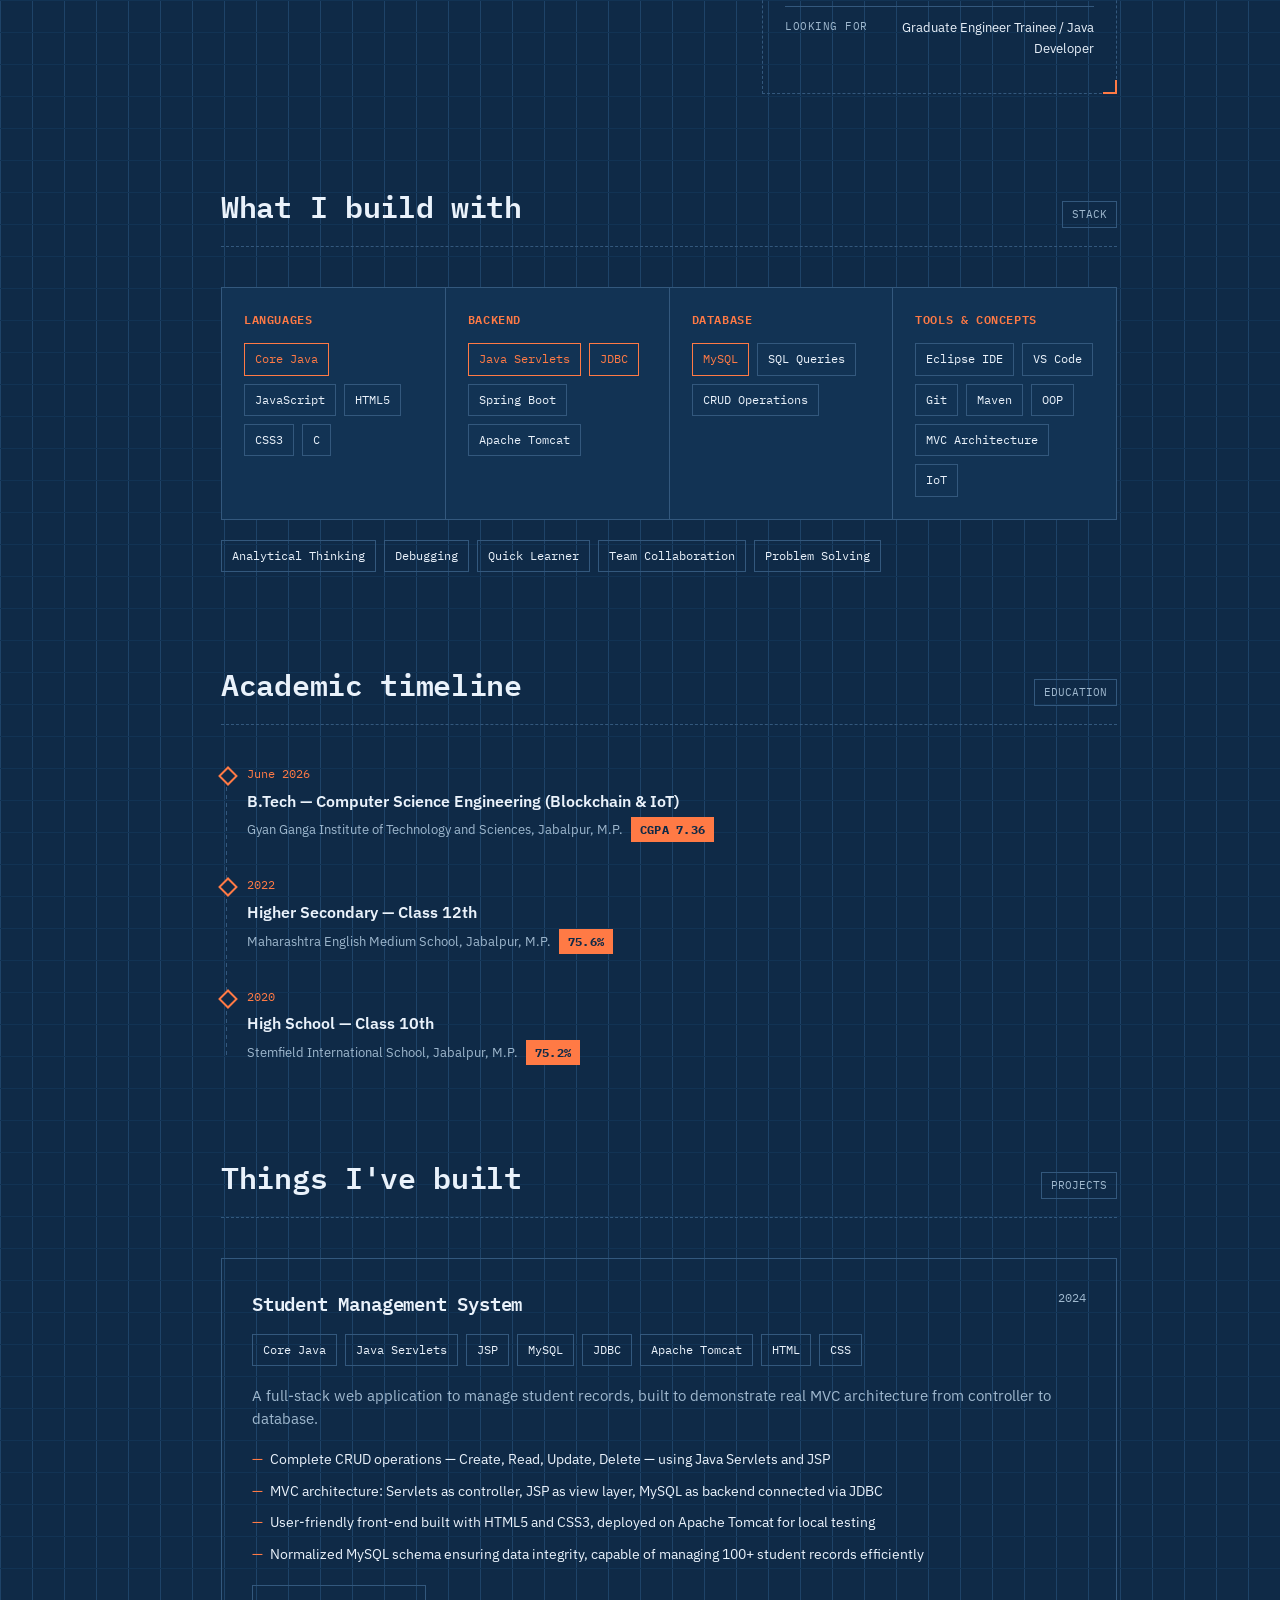
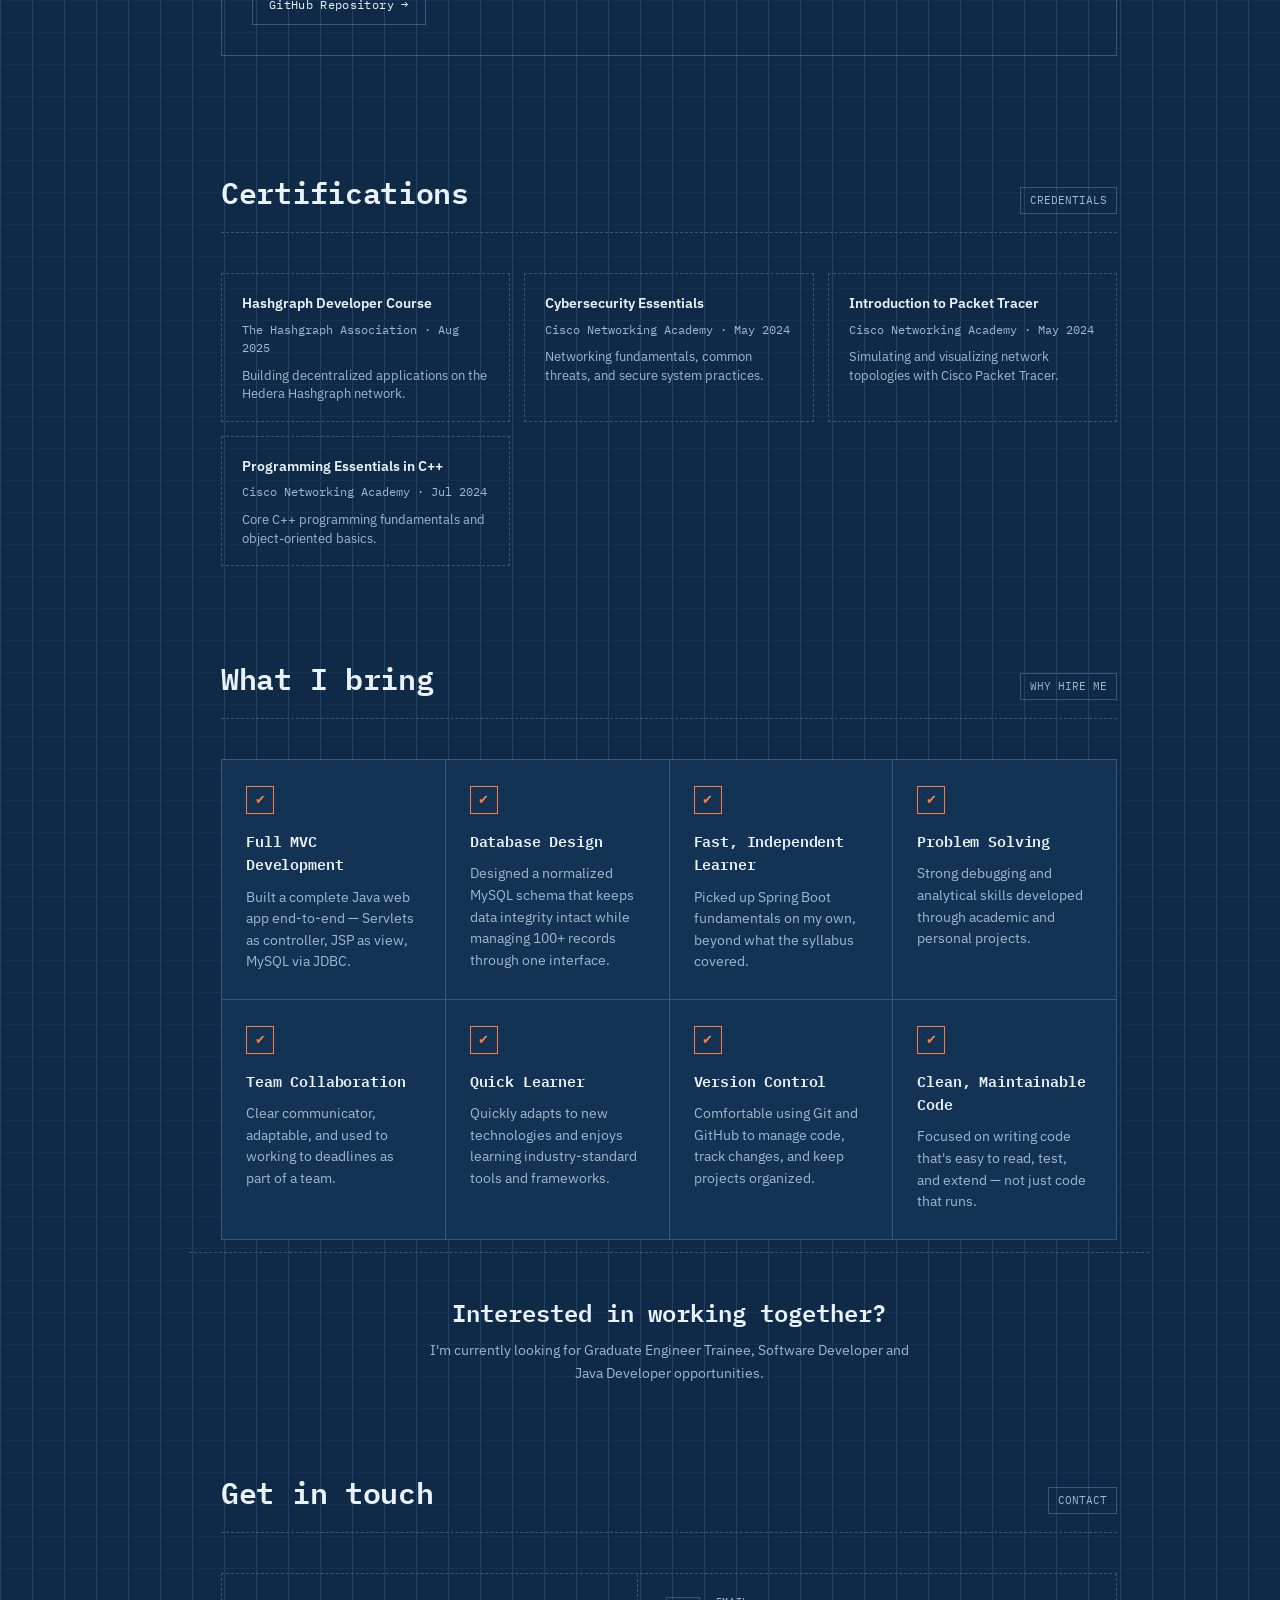
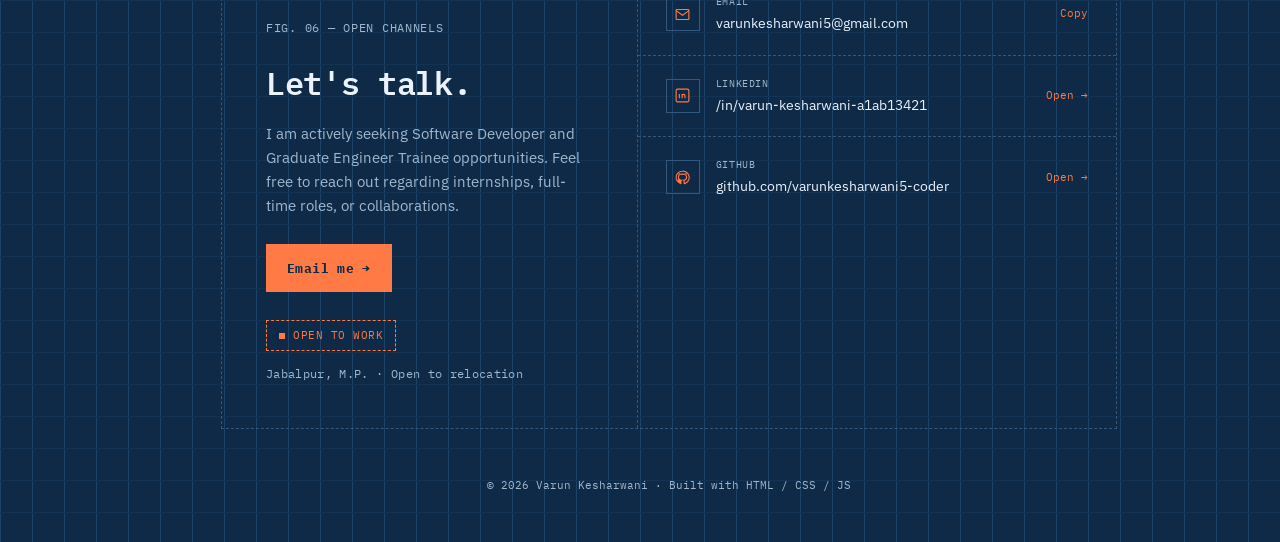
==== commit 3b83be10: "Add files via upload" ====
--- a/index.html
+++ b/index.html
@@ -3,18 +3,18 @@
 <head>
 <meta charset="UTF-8">
 <meta name="viewport" content="width=device-width, initial-scale=1.0">
-<meta name="description" content="Varun Kesharwani — Java Full Stack Developer and recent B.Tech (Computer Science & IoT) graduate. Skilled in Core Java, Servlets, JSP, JDBC, MySQL and Spring Boot. Open to Graduate Engineer Trainee and Software Developer roles.">
+<meta name="description" content="Varun Kesharwani — Aspiring Java Full Stack Developer and recent B.Tech (Computer Science & IoT) graduate. Skilled in Core Java, Servlets, JSP, JDBC, MySQL and Spring Boot. Open to Graduate Engineer Trainee and Software Developer roles.">
 <meta name="keywords" content="Varun Kesharwani, Java Developer, Java Full Stack Developer, Graduate Engineer Trainee, Spring Boot, Servlets, JSP, JDBC, MySQL, Jabalpur">
 <meta name="author" content="Varun Kesharwani">
 <meta name="theme-color" content="#0F2A47">
-<meta property="og:title" content="Varun Kesharwani — Java Full Stack Developer">
+<meta property="og:title" content="Varun Kesharwani — Aspiring Java Full Stack Developer">
 <meta property="og:description" content="Recent B.Tech (Computer Science & IoT) graduate skilled in Core Java, Servlets, JSP, JDBC, MySQL and Spring Boot. Open to Graduate Engineer Trainee and Software Developer roles.">
 <meta property="og:type" content="website">
 <meta property="og:image" content="varun-photo.jpg">
 <meta name="twitter:card" content="summary">
-<meta name="twitter:title" content="Varun Kesharwani — Java Full Stack Developer">
+<meta name="twitter:title" content="Varun Kesharwani — Aspiring Java Full Stack Developer">
 <meta name="twitter:description" content="Recent B.Tech (Computer Science & IoT) graduate skilled in Core Java, Servlets, JSP, JDBC, MySQL and Spring Boot.">
-<title>Varun Kesharwani — Java Full Stack Developer</title>
+<title>Varun Kesharwani — Aspiring Java Full Stack Developer</title>
 <link rel="icon" type="image/svg+xml" href="data:image/svg+xml,%3Csvg xmlns='http://www.w3.org/2000/svg' viewBox='0 0 100 100'%3E%3Crect width='100' height='100' fill='%230F2A47'/%3E%3Ctext x='50' y='64' font-family='monospace' font-size='40' font-weight='700' fill='%23FF7A45' text-anchor='middle'%3EVK%3C/text%3E%3C/svg%3E">
 <link rel="preconnect" href="https://fonts.googleapis.com">
 <link href="https://fonts.googleapis.com/css2?family=IBM+Plex+Mono:wght@400;500;600;700&family=IBM+Plex+Sans:wght@400;500;600;700&display=swap" rel="stylesheet">
@@ -45,11 +45,12 @@
 <main>
 
   <section class="hero" id="top">
+    <div class="hero-name">VARUN KESHARWANI</div>
     <div class="hero-kicker">Recent B.Tech Graduate · Open to Graduate Engineer Trainee Opportunities</div>
-    <h1>Java Full Stack <span class="accent">Developer</span></h1>
+    <h1>Aspiring Java Full Stack <span class="accent">Developer</span></h1>
     <p class="sub">Recent Computer Science graduate with hands-on experience developing Java web applications using Servlets, JSP, JDBC and MySQL. Currently learning Spring Boot and actively seeking Software Engineer and Graduate Engineer Trainee roles.</p>
     <div class="hero-actions">
-      <a href="#projects" class="btn btn-primary">See my project →</a>
+      <a href="#projects" class="btn btn-primary">View Projects →</a>
       <a href="Varun_Kesharwani_Resume.pdf" class="btn btn-ghost" target="_blank" rel="noopener">View Resume</a>
       <a href="Varun_Kesharwani_Resume.pdf" class="btn btn-ghost" download>Download Resume ↓</a>
       <a href="#contact" class="btn btn-ghost">Get in touch</a>
@@ -84,6 +85,7 @@
           <li>Problem Solver</li>
         </ul>
         <p class="profile-tagline">Recent B.Tech graduate (Computer Science &amp; IoT) from Gyan Ganga Institute of Technology and Sciences, Jabalpur — currently seeking Graduate Engineer Trainee and Full Stack Java Developer roles.</p>
+        <p class="profile-tagline">Passionate about building scalable Java applications and continuously improving my backend development skills. I enjoy solving real-world problems through clean, maintainable code and learning modern Java technologies.</p>
       </div>
       <div class="profile-side">
         <div class="profile-photo">
@@ -96,10 +98,9 @@
         <div class="info-card">
           <div class="info-row"><span class="k">Location</span><span class="v">Jabalpur, M.P.</span></div>
           <div class="info-row"><span class="k">Email</span><span class="v">varunkesharwani5@gmail.com</span></div>
-          <div class="info-row"><span class="k">Phone</span><span class="v">+91 8305599765</span></div>
           <div class="info-row"><span class="k">LinkedIn</span><span class="v">/in/varun-kesharwani-a1ab13421</span></div>
           <div class="info-row"><span class="k">GitHub</span><span class="v">github.com/varunkesharwani5-coder</span></div>
-          <div class="info-row"><span class="k">Looking for</span><span class="v">GET / Full Stack Java Developer</span></div>
+          <div class="info-row"><span class="k">Looking for</span><span class="v">Graduate Engineer Trainee / Java Developer</span></div>
         </div>
       </div>
     </div>
@@ -278,8 +279,28 @@
         <h3>Team Collaboration</h3>
         <p>Clear communicator, adaptable, and used to working to deadlines as part of a team.</p>
       </div>
-    </div>
-  </section>
+      <div class="strength-card">
+        <div class="strength-icon">✔</div>
+        <h3>Quick Learner</h3>
+        <p>Quickly adapts to new technologies and enjoys learning industry-standard tools and frameworks.</p>
+      </div>
+      <div class="strength-card">
+        <div class="strength-icon">✔</div>
+        <h3>Version Control</h3>
+        <p>Comfortable using Git and GitHub to manage code, track changes, and keep projects organized.</p>
+      </div>
+      <div class="strength-card">
+        <div class="strength-icon">✔</div>
+        <h3>Clean, Maintainable Code</h3>
+        <p>Focused on writing code that's easy to read, test, and extend — not just code that runs.</p>
+      </div>
+    </div>
+  </section>
+
+  <div class="transition-banner fade-in">
+    <p class="transition-lead">Interested in working together?</p>
+    <p class="transition-sub">I'm currently looking for Graduate Engineer Trainee, Software Developer and Java Developer opportunities.</p>
+  </div>
 
   <section id="contact">
     <div class="section-head">
@@ -311,17 +332,6 @@
           </span>
           <span class="channel-action">Copy</span>
         </div>
-
-        <a class="channel-row" href="tel:+918305599765">
-          <span class="channel-icon">
-            <svg viewBox="0 0 24 24" fill="none" stroke="currentColor" stroke-width="1.6"><path d="M6 3h3l2 5-2.5 1.5a11 11 0 0 0 5 5L15 12l5 2v3a2 2 0 0 1-2 2C10.5 19 5 13.5 5 6a2 2 0 0 1 1-2Z"/></svg>
-          </span>
-          <span class="channel-text">
-            <span class="channel-label">Phone</span>
-            <span class="channel-value">+91 83055 99765</span>
-          </span>
-          <span class="channel-action">Call →</span>
-        </a>
 
         <a class="channel-row" href="https://www.linkedin.com/in/varun-kesharwani-a1ab13421" target="_blank" rel="noopener">
           <span class="channel-icon">
--- a/style.css
+++ b/style.css
@@ -148,6 +148,14 @@
     justify-content:center;
     padding-top:140px;
   }
+  .hero-name{
+    font-family:var(--mono);
+    font-size:14px;
+    font-weight:700;
+    color:var(--redline);
+    letter-spacing:.14em;
+    margin-bottom:14px;
+  }
   .hero-kicker{
     font-family:var(--mono);
     font-size:12px;
@@ -237,7 +245,8 @@
     color:var(--redline);
     font-size:14px;
   }
-  .profile-tagline{ color:var(--muted); font-size:14.5px; max-width:480px; }
+  .profile-tagline{ color:var(--muted); font-size:14.5px; max-width:480px; margin-bottom:14px; }
+  .profile-tagline:last-child{ margin-bottom:0; }
 
   .info-card{
     border:1px dashed var(--line);
@@ -441,6 +450,28 @@
   .strength-card h3{ font-size:14.5px; margin-bottom:10px; }
   .strength-card p{ color:var(--muted); font-size:13.5px; }
 
+  .transition-banner{
+    max-width:960px;
+    margin:0 auto;
+    padding:40px 32px 8px 32px;
+    text-align:center;
+    border-top:1px dashed var(--line);
+  }
+  @media(max-width:760px){ .transition-banner{ padding:30px 20px 4px 20px; } }
+  .transition-lead{
+    font-family:var(--mono);
+    font-size:clamp(18px,2.4vw,24px);
+    font-weight:600;
+    color:var(--ink);
+    margin-bottom:8px;
+  }
+  .transition-sub{
+    font-size:14px;
+    color:var(--muted);
+    max-width:480px;
+    margin:0 auto;
+  }
+
   .contact-wrap{
     display:grid;
     grid-template-columns:1fr 1.15fr;
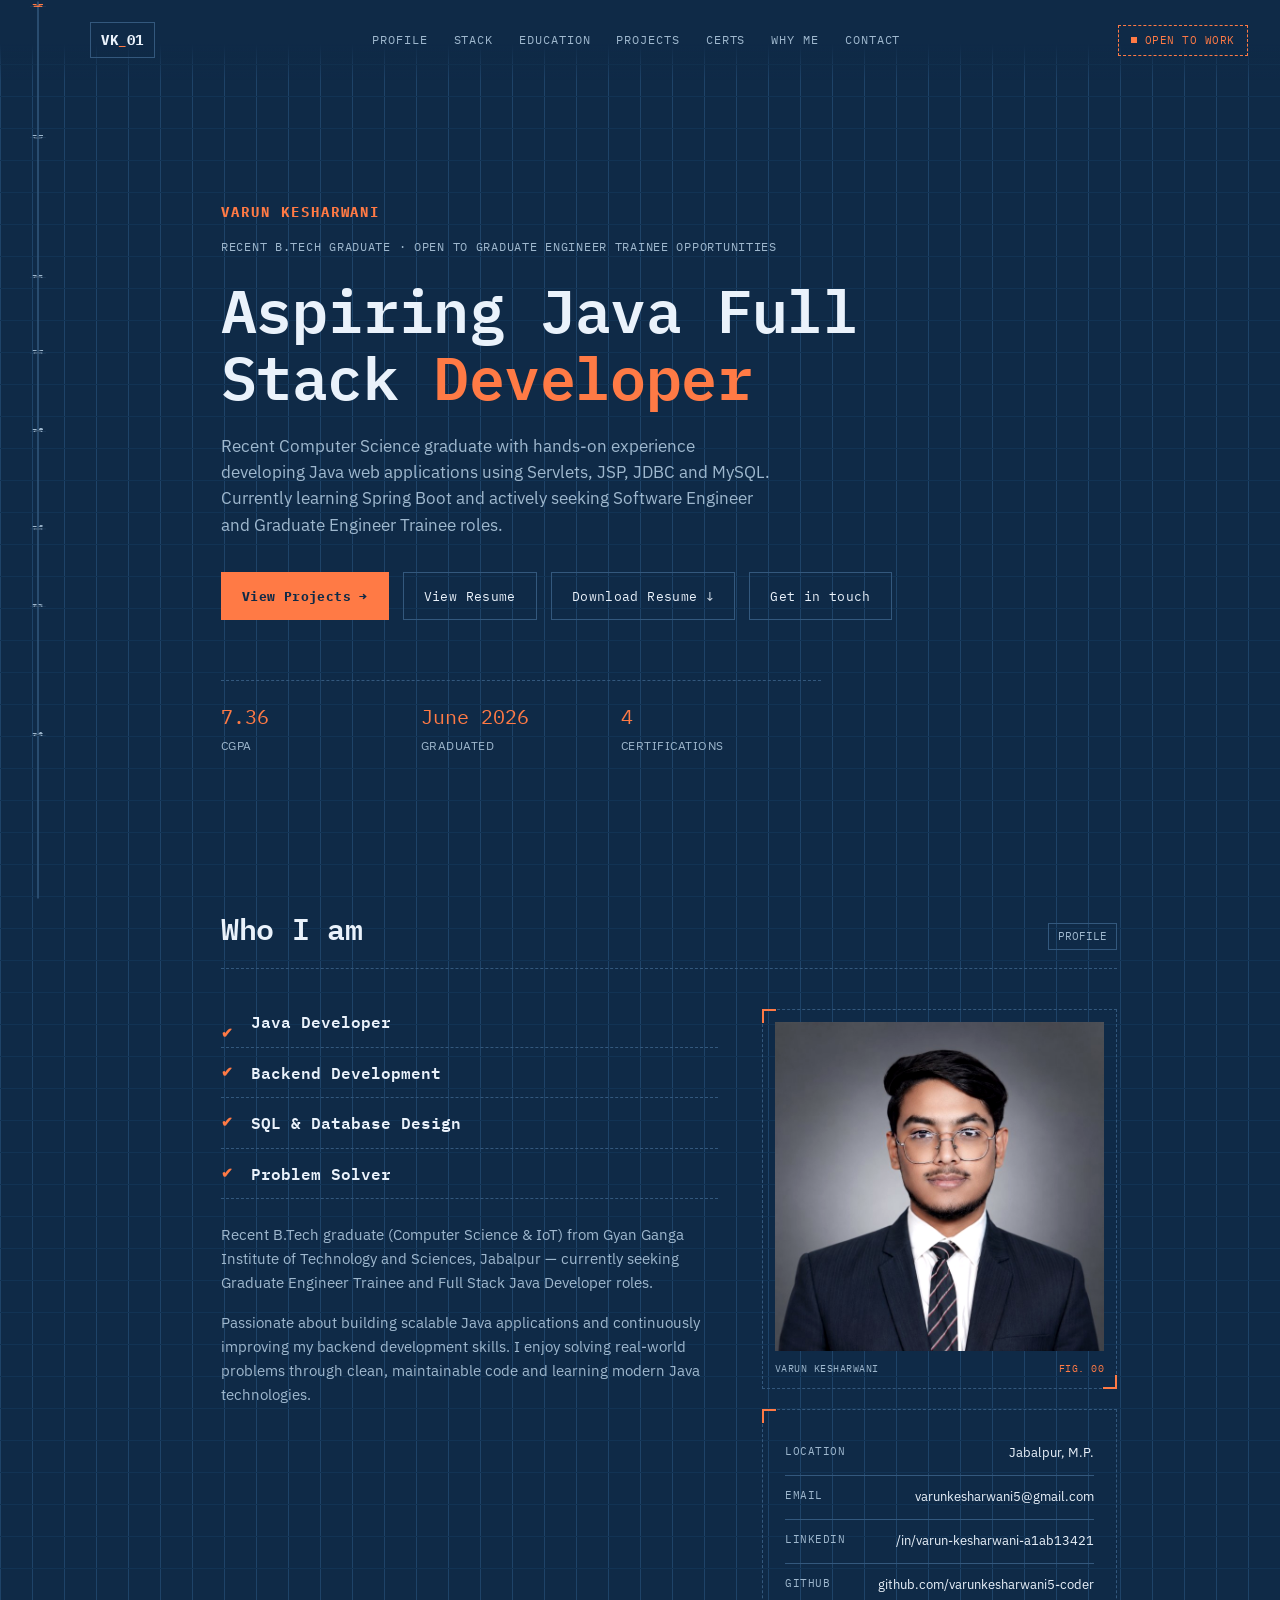
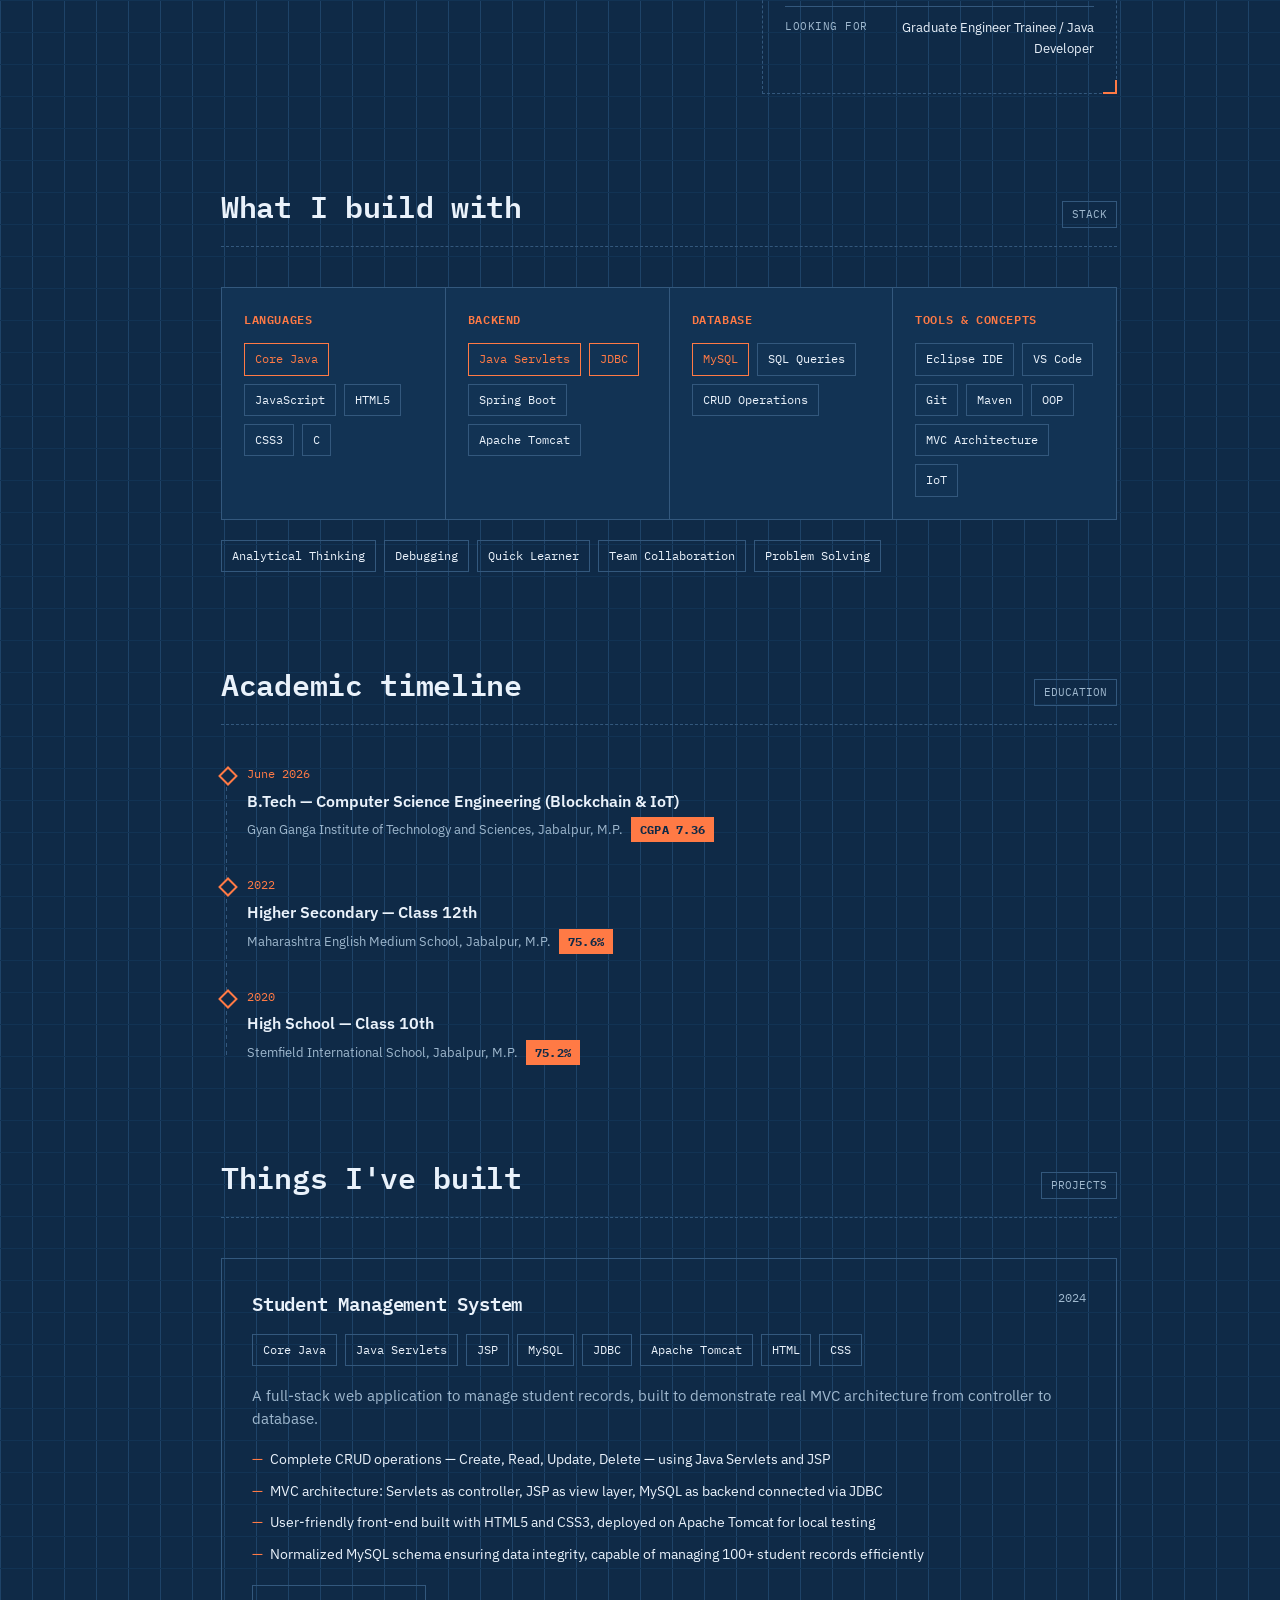
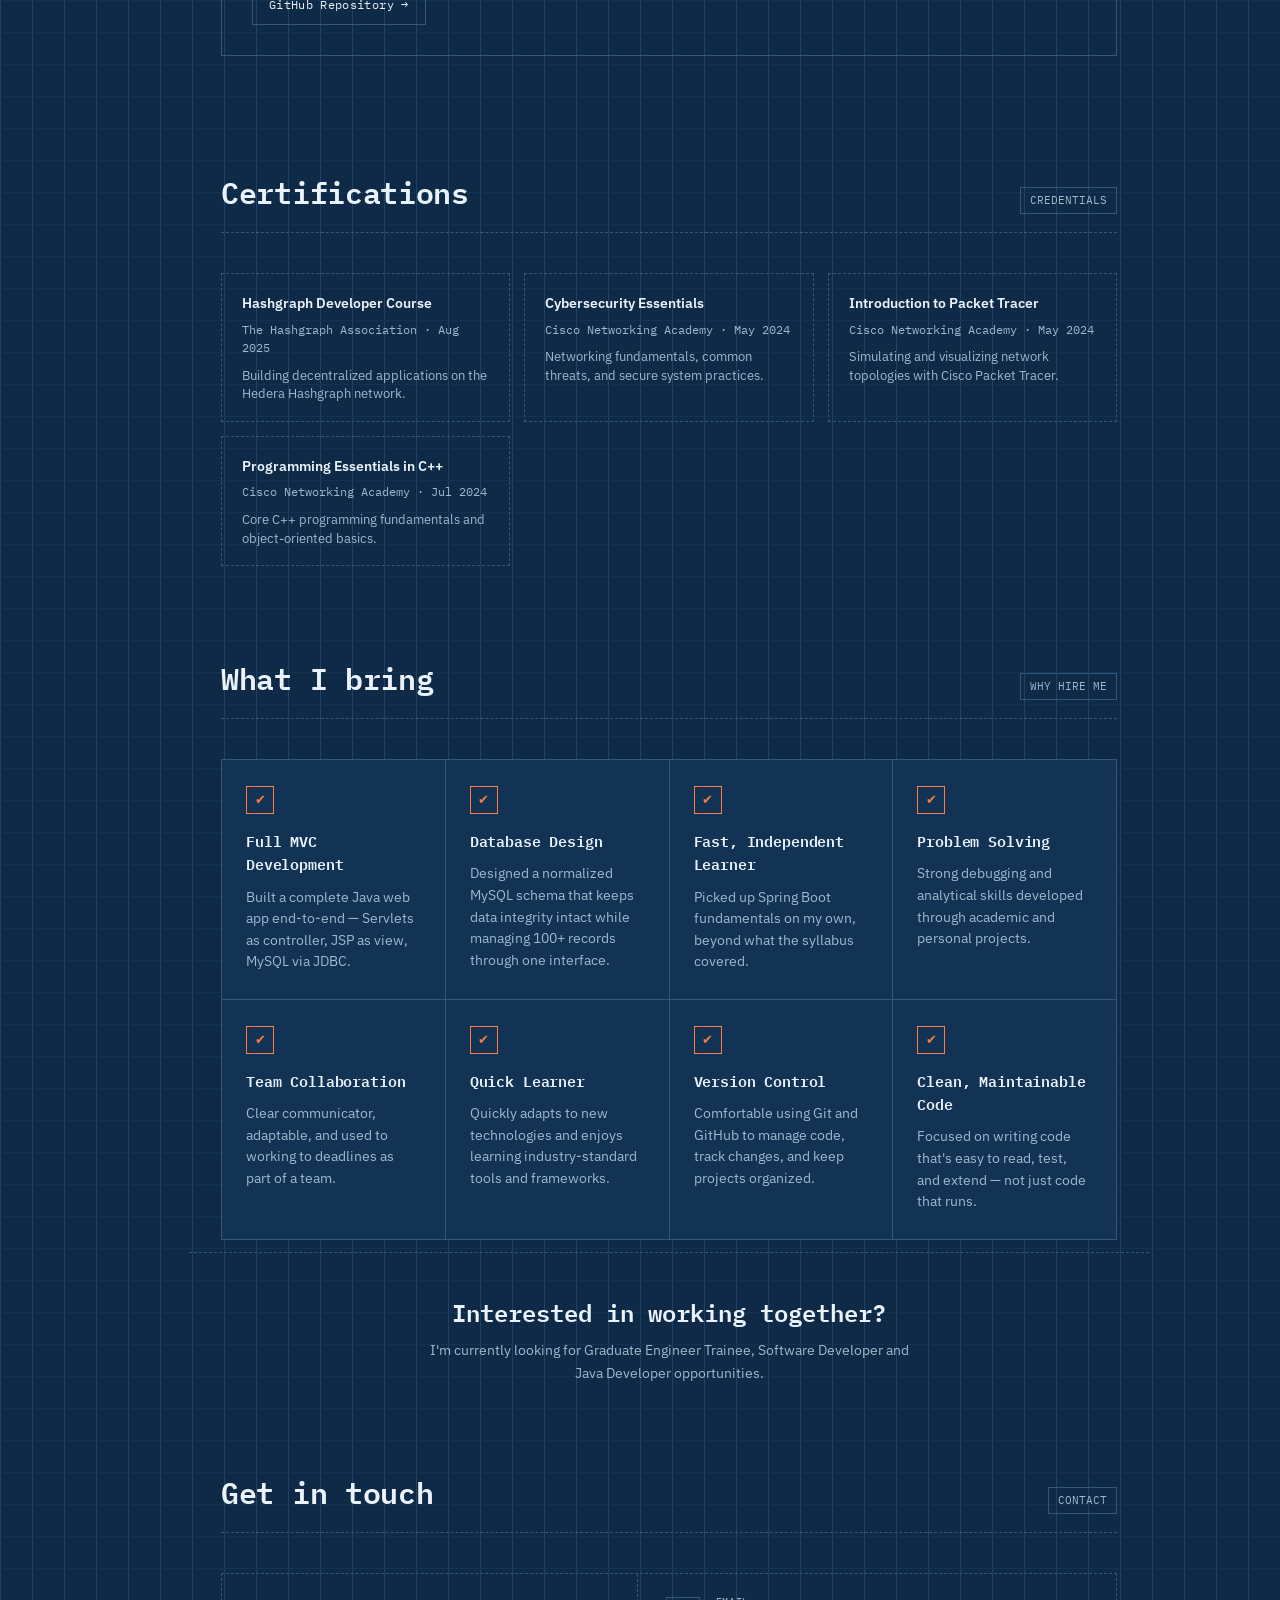
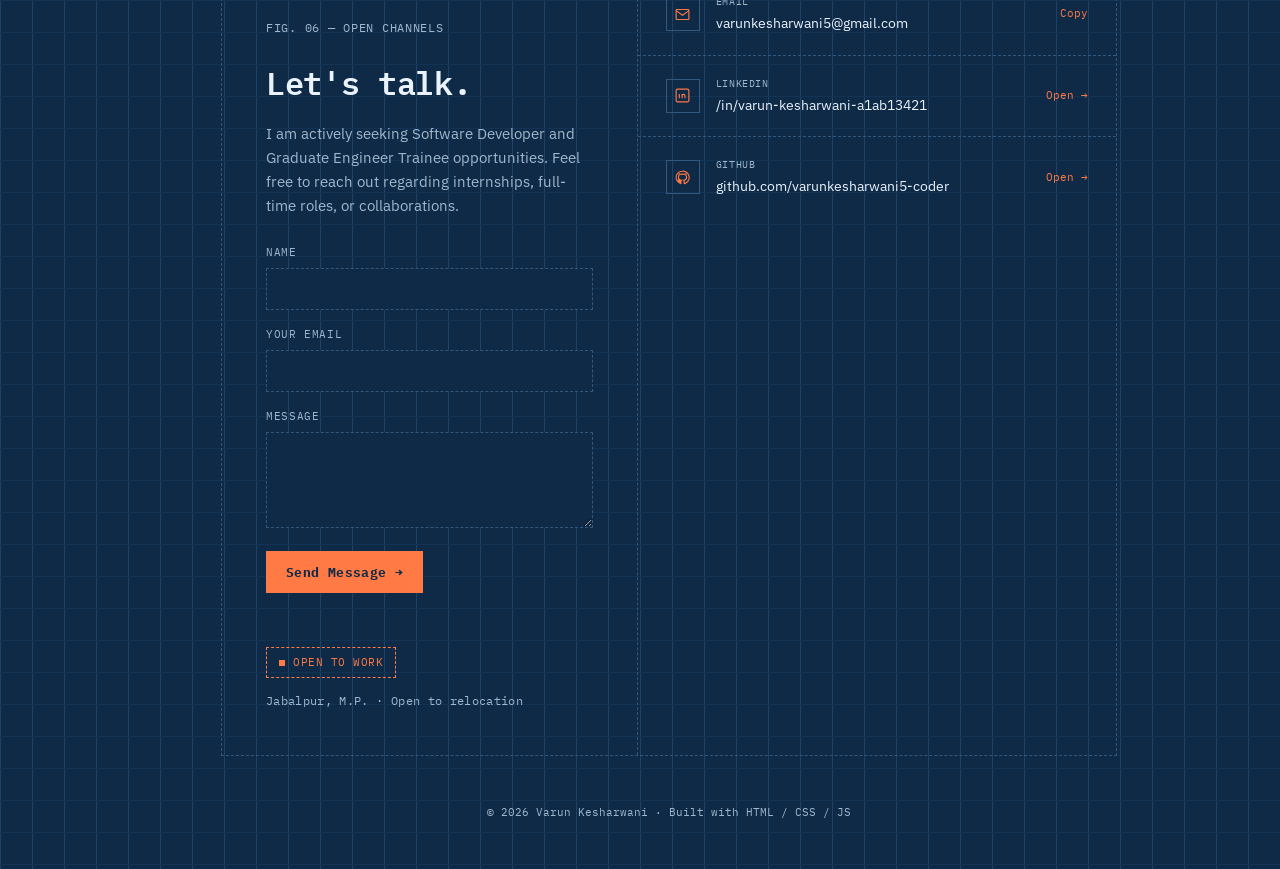
==== commit ebe4f9d1: "Add files via upload" ====
--- a/index.html
+++ b/index.html
@@ -312,9 +312,24 @@
         <div class="hero-kicker">Fig. 06 — Open Channels</div>
         <h3 class="contact-title">Let's talk.</h3>
         <p>I am actively seeking Software Developer and Graduate Engineer Trainee opportunities. Feel free to reach out regarding internships, full-time roles, or collaborations.</p>
-        <div class="contact-cta">
-          <a href="mailto:varunkesharwani5@gmail.com" class="btn btn-primary">Email me →</a>
-        </div>
+
+        <form id="contactForm" class="contact-form" action="https://formspree.io/f/mpqvlvao" method="POST">
+          <div class="form-row">
+            <label for="cf-name">Name</label>
+            <input type="text" id="cf-name" name="name" required>
+          </div>
+          <div class="form-row">
+            <label for="cf-email">Your Email</label>
+            <input type="email" id="cf-email" name="email" required>
+          </div>
+          <div class="form-row">
+            <label for="cf-message">Message</label>
+            <textarea id="cf-message" name="message" rows="4" required></textarea>
+          </div>
+          <button type="submit" class="btn btn-primary form-submit">Send Message →</button>
+          <p class="form-status" id="formStatus"></p>
+        </form>
+
         <div class="contact-status">
           <span class="status-pill">Open to work</span>
           <span class="contact-loc">Jabalpur, M.P. · Open to relocation</span>
@@ -438,6 +453,42 @@
       window._toastTimer = setTimeout(() => toast.classList.remove('show'), 1800);
     });
   });
+
+  // Contact form submission (Formspree)
+  const contactForm = document.getElementById('contactForm');
+  const formStatus = document.getElementById('formStatus');
+  if(contactForm){
+    contactForm.addEventListener('submit', async (e) => {
+      e.preventDefault();
+      formStatus.textContent = 'Sending…';
+      formStatus.classList.remove('success','error');
+
+      if(contactForm.action.includes('YOUR_FORM_ID')){
+        formStatus.textContent = 'Form not connected yet — email varunkesharwani5@gmail.com directly.';
+        formStatus.classList.add('error');
+        return;
+      }
+
+      try{
+        const res = await fetch(contactForm.action, {
+          method: 'POST',
+          body: new FormData(contactForm),
+          headers: { 'Accept': 'application/json' }
+        });
+        if(res.ok){
+          formStatus.textContent = "Message sent — I'll get back to you soon.";
+          formStatus.classList.add('success');
+          contactForm.reset();
+        } else {
+          formStatus.textContent = 'Something went wrong — please email me directly instead.';
+          formStatus.classList.add('error');
+        }
+      } catch(err){
+        formStatus.textContent = 'Something went wrong — please email me directly instead.';
+        formStatus.classList.add('error');
+      }
+    });
+  }
 </script>
 
 </body>
--- a/style.css
+++ b/style.css
@@ -490,7 +490,43 @@
 
   .contact-title{ font-size:clamp(24px,3.4vw,32px); margin-bottom:14px; }
   .contact-left p{ color:var(--muted); font-size:15px; max-width:420px; margin-bottom:26px; }
-  .contact-cta{ margin-bottom:28px; }
+  .contact-form{ margin-bottom:24px; }
+  .form-row{ margin-bottom:16px; }
+  .form-row label{
+    display:block;
+    font-family:var(--mono);
+    font-size:10.5px;
+    text-transform:uppercase;
+    letter-spacing:.06em;
+    color:var(--muted);
+    margin-bottom:7px;
+  }
+  .form-row input,
+  .form-row textarea{
+    width:100%;
+    background:var(--bg);
+    border:1px dashed var(--line);
+    color:var(--ink);
+    font-family:var(--sans);
+    font-size:14px;
+    padding:11px 13px;
+    resize:vertical;
+  }
+  .form-row input:focus,
+  .form-row textarea:focus{
+    outline:none;
+    border-color:var(--redline);
+    border-style:solid;
+  }
+  .form-submit{ border:none; cursor:pointer; }
+  .form-status{
+    font-family:var(--mono);
+    font-size:12px;
+    margin-top:12px;
+    min-height:16px;
+  }
+  .form-status.success{ color:var(--redline); }
+  .form-status.error{ color:#FF6B6B; }
   .contact-status{ display:flex; align-items:center; gap:14px; flex-wrap:wrap; }
   .contact-loc{ font-family:var(--mono); font-size:11.5px; color:var(--muted); letter-spacing:.03em; }
 
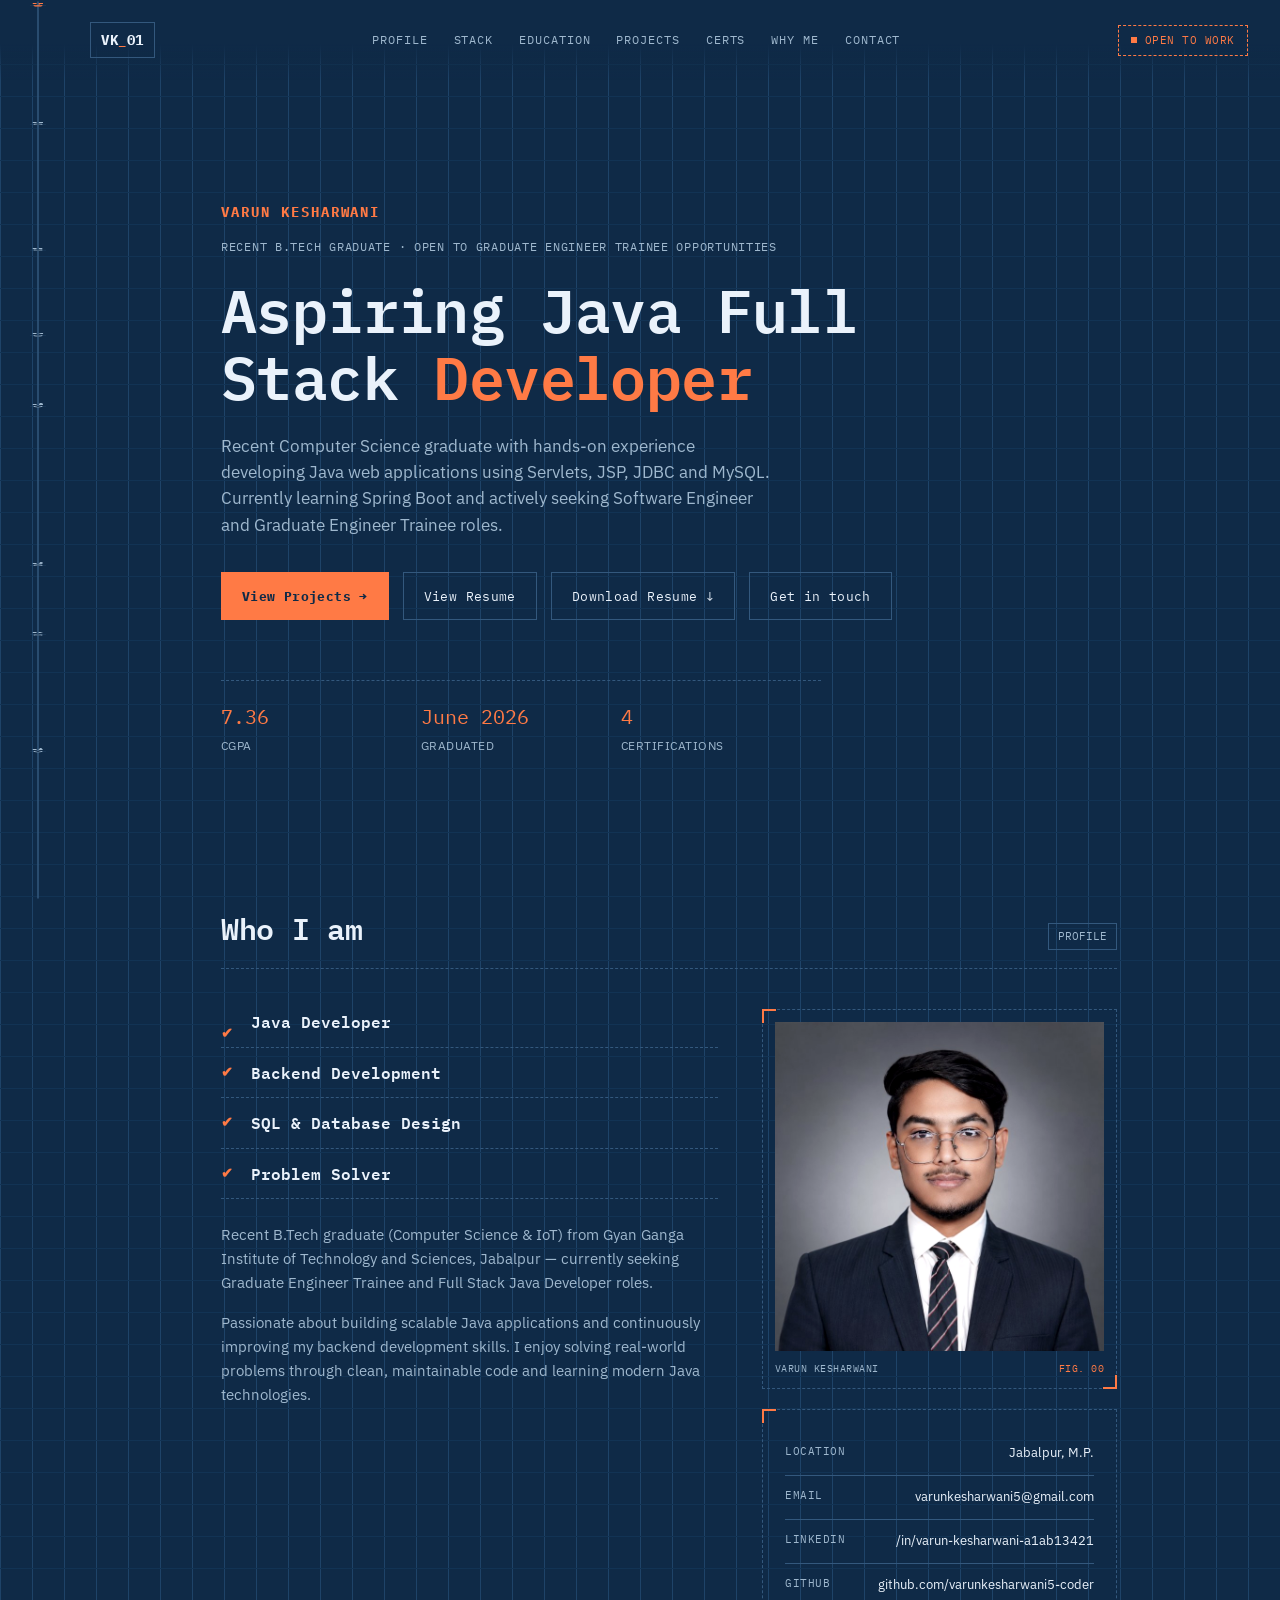
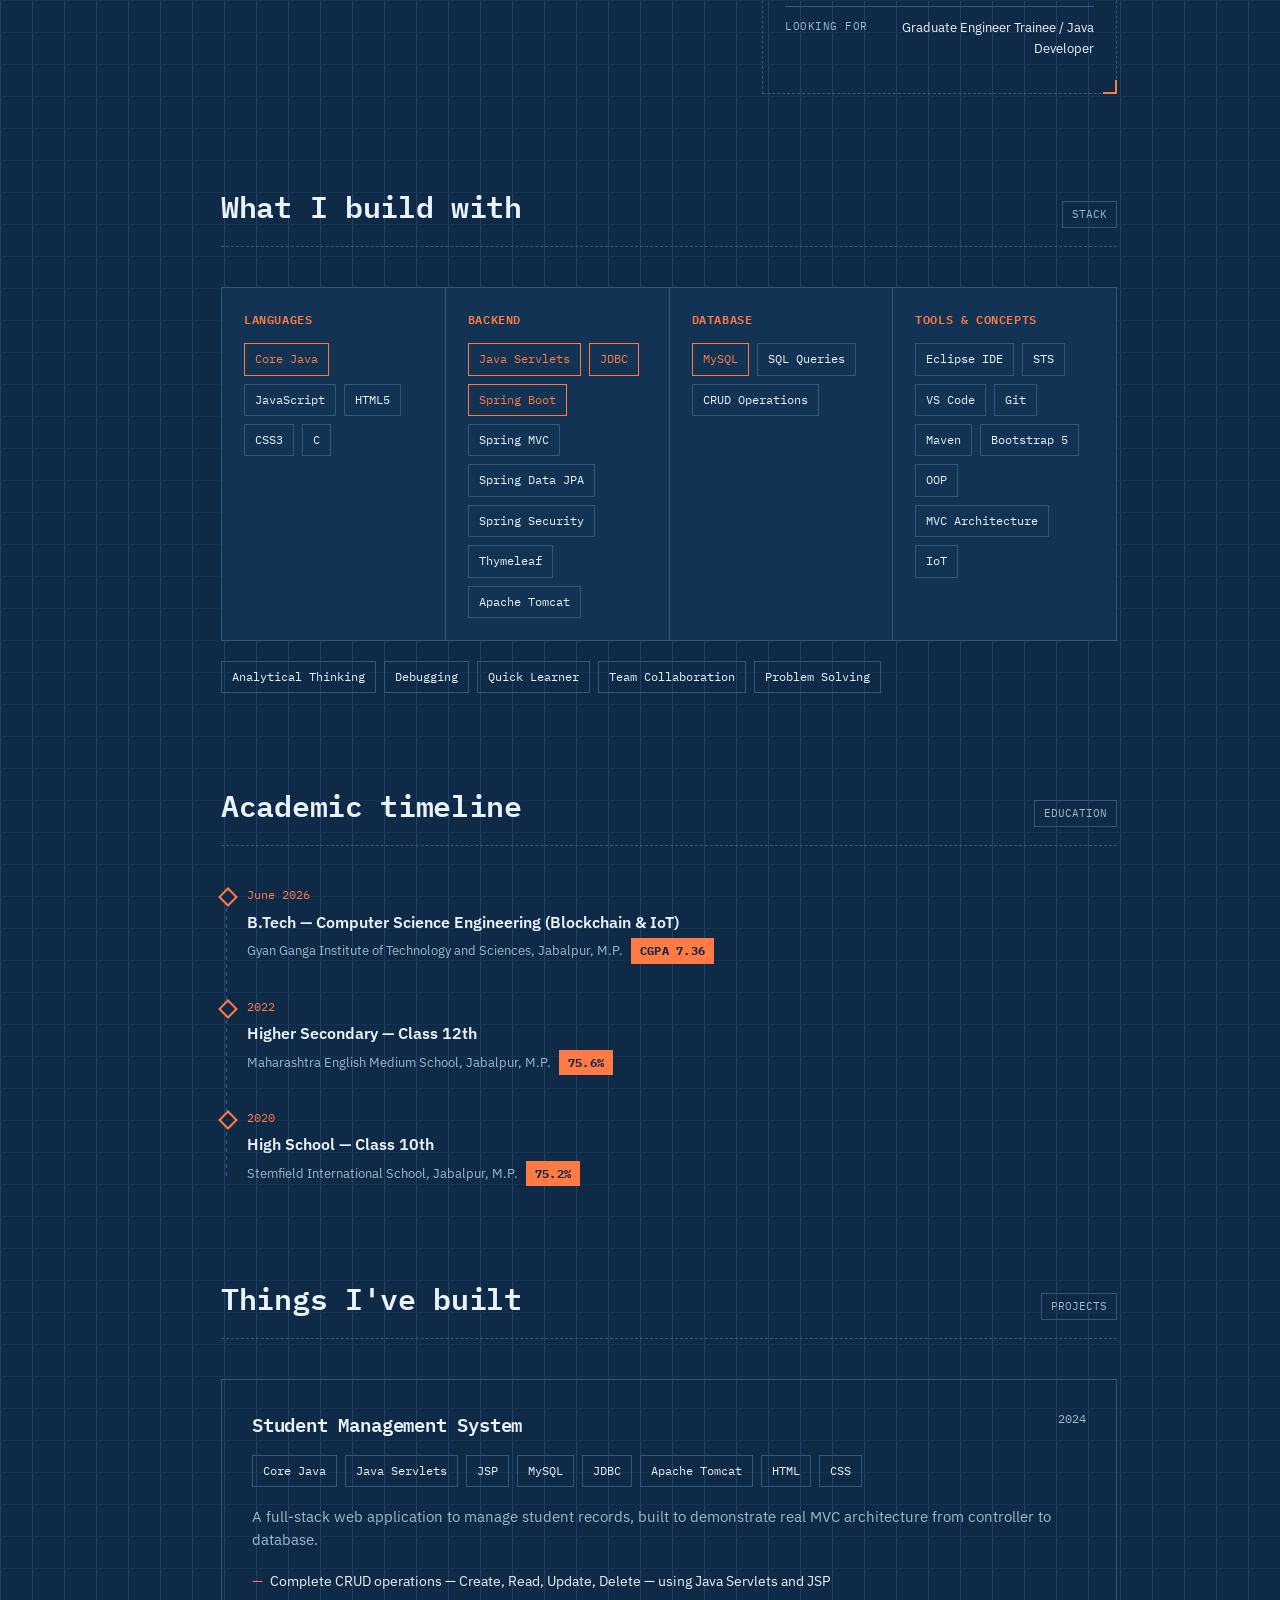
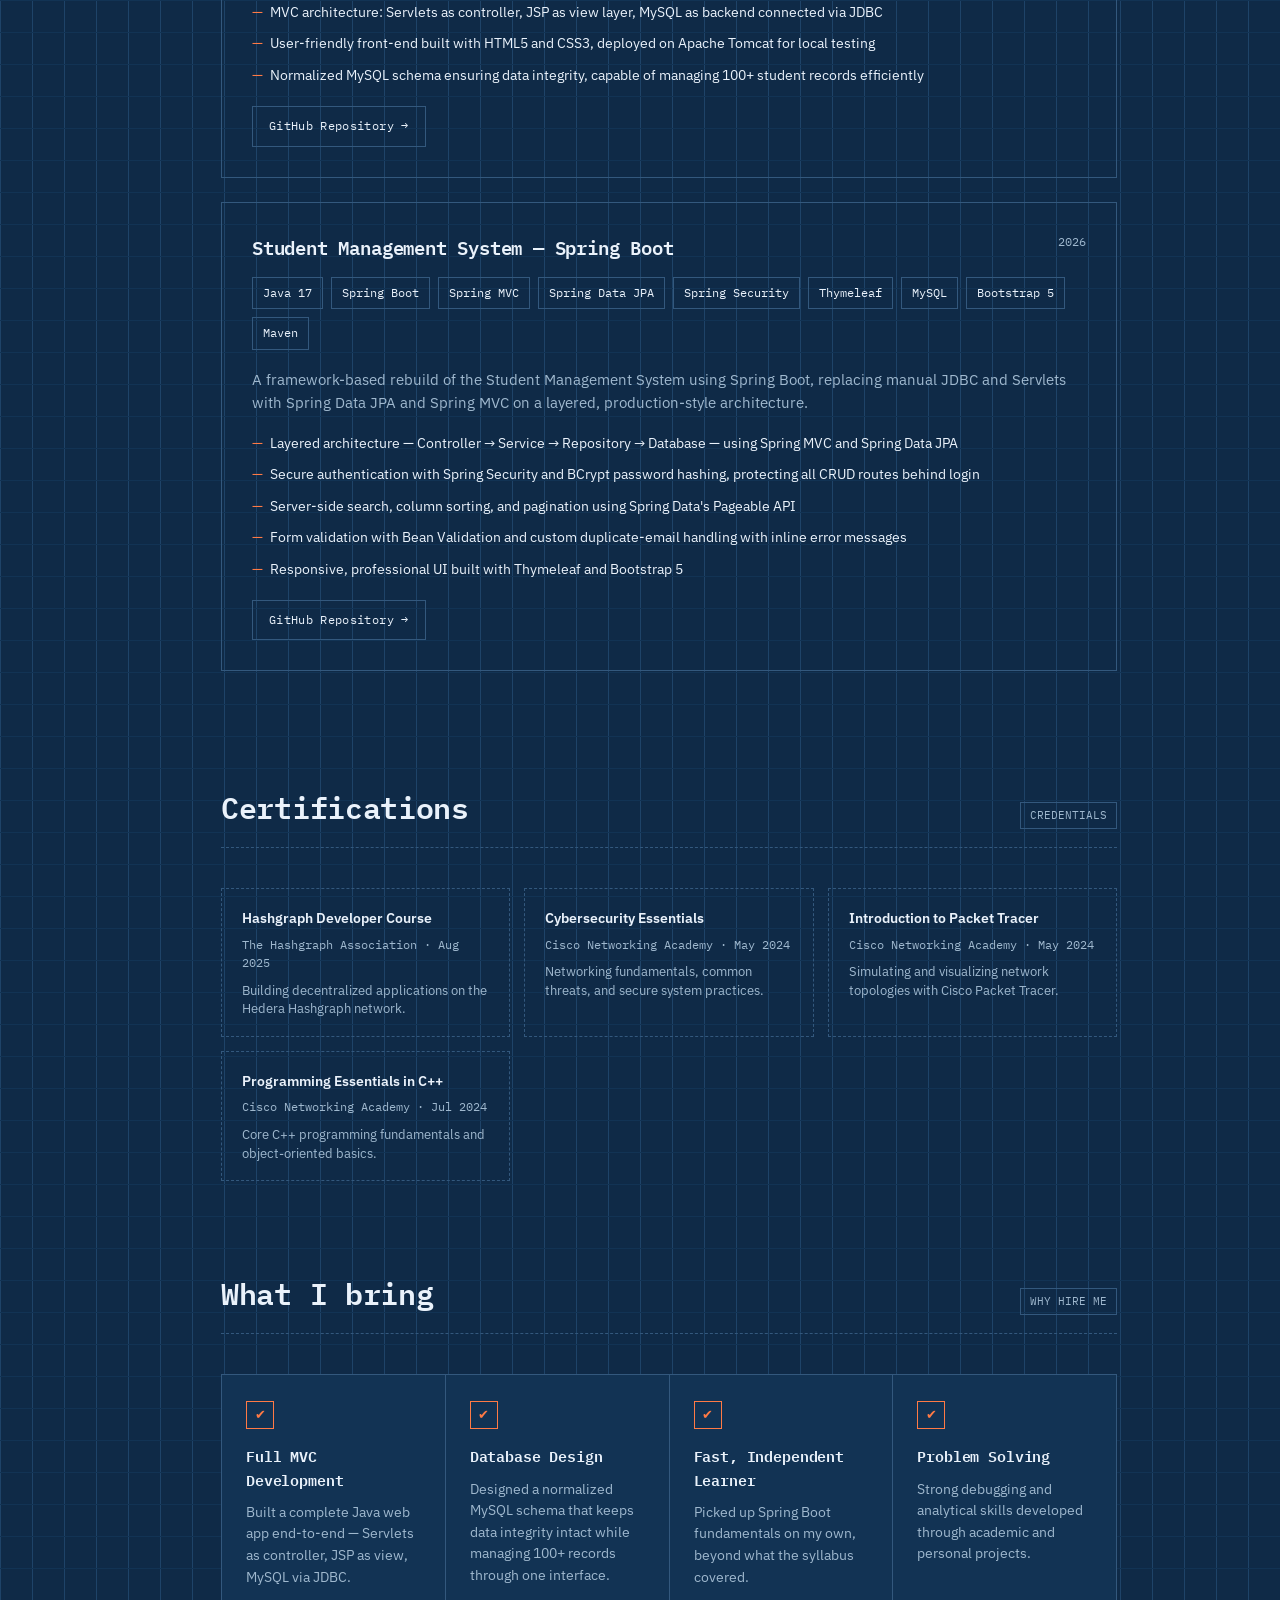
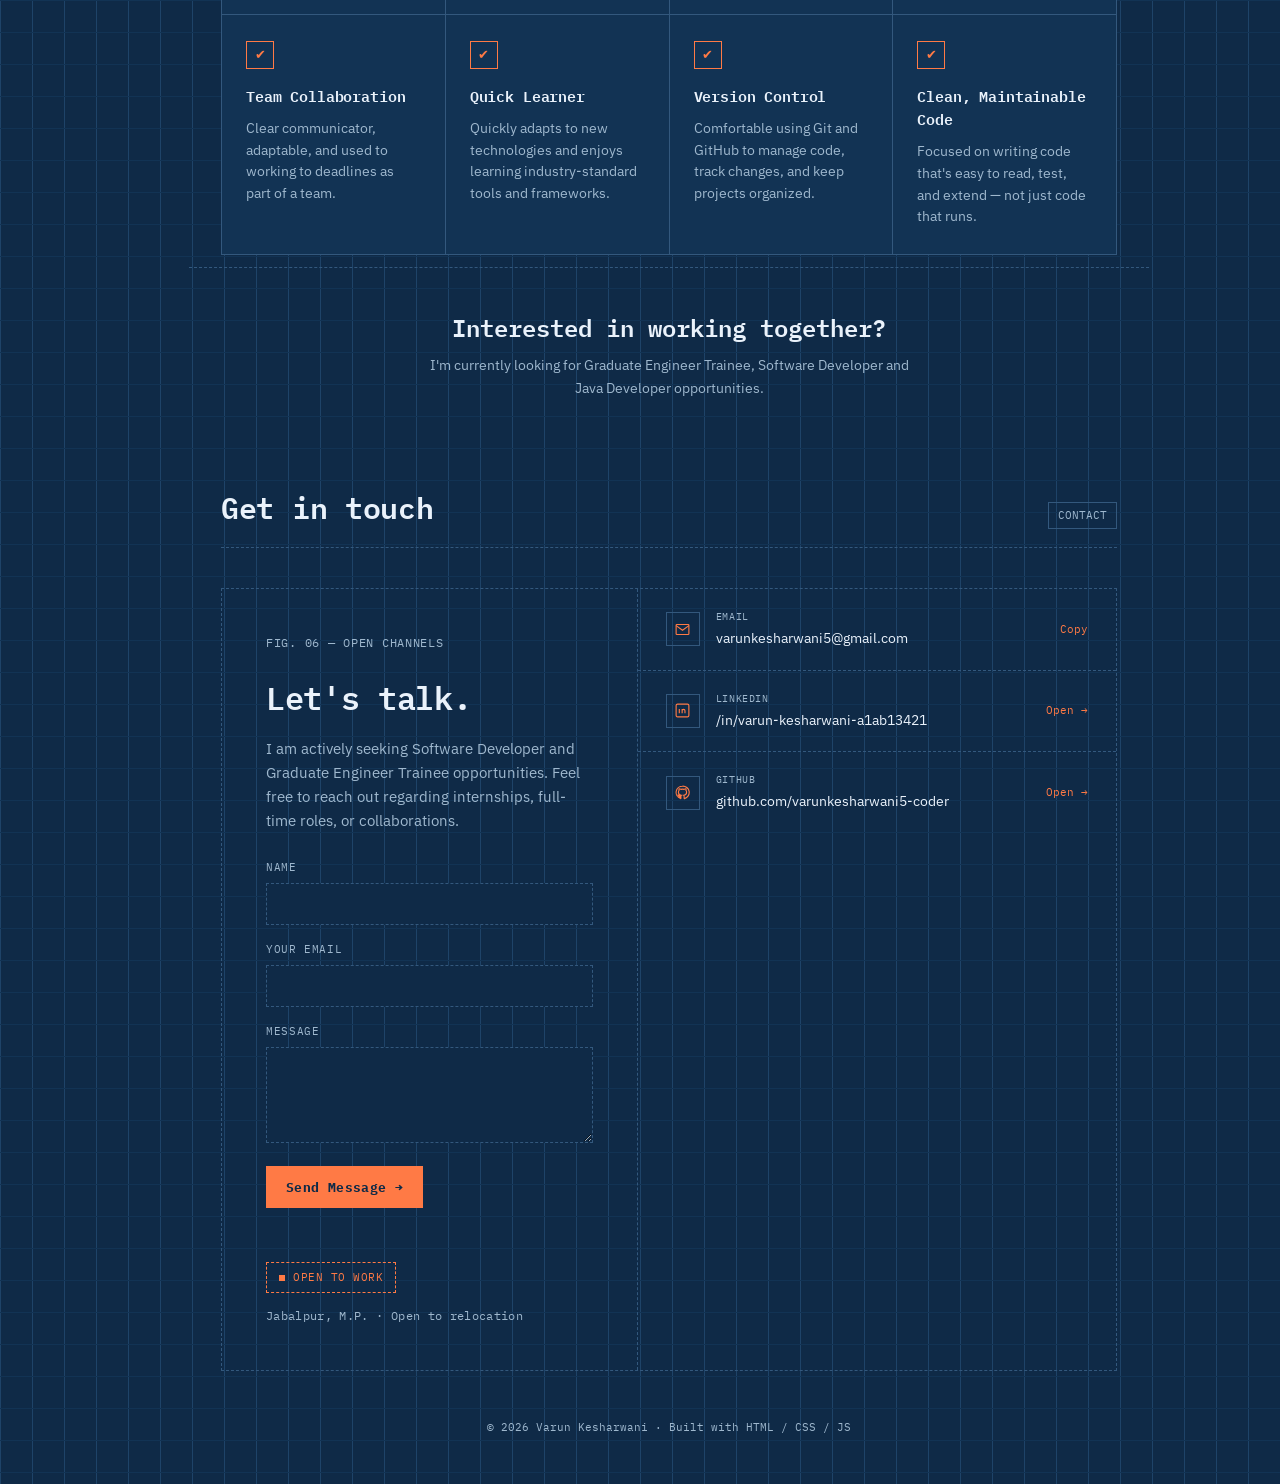
==== commit 6388aa29: "Add files via upload" ====
--- a/index.html
+++ b/index.html
@@ -127,7 +127,11 @@
         <div class="chip-row">
           <span class="chip core">Java Servlets</span>
           <span class="chip core">JDBC</span>
-          <span class="chip">Spring Boot</span>
+          <span class="chip core">Spring Boot</span>
+          <span class="chip">Spring MVC</span>
+          <span class="chip">Spring Data JPA</span>
+          <span class="chip">Spring Security</span>
+          <span class="chip">Thymeleaf</span>
           <span class="chip">Apache Tomcat</span>
         </div>
       </div>
@@ -143,9 +147,11 @@
         <h3>Tools &amp; Concepts</h3>
         <div class="chip-row">
           <span class="chip">Eclipse IDE</span>
+          <span class="chip">STS</span>
           <span class="chip">VS Code</span>
           <span class="chip">Git</span>
           <span class="chip">Maven</span>
+          <span class="chip">Bootstrap 5</span>
           <span class="chip">OOP</span>
           <span class="chip">MVC Architecture</span>
           <span class="chip">IoT</span>
@@ -215,6 +221,35 @@
       </ul>
       <div class="project-links">
         <a href="https://github.com/varunkesharwani5-coder/student-management-system" target="_blank" rel="noopener" class="btn btn-ghost project-btn">GitHub Repository →</a>
+      </div>
+    </div>
+
+    <div class="project-card fade-in">
+      <div class="project-top">
+        <h3>Student Management System — Spring Boot</h3>
+        <span class="project-date">2026</span>
+      </div>
+      <div class="chip-row" style="margin-bottom:18px;">
+        <span class="chip">Java 17</span>
+        <span class="chip">Spring Boot</span>
+        <span class="chip">Spring MVC</span>
+        <span class="chip">Spring Data JPA</span>
+        <span class="chip">Spring Security</span>
+        <span class="chip">Thymeleaf</span>
+        <span class="chip">MySQL</span>
+        <span class="chip">Bootstrap 5</span>
+        <span class="chip">Maven</span>
+      </div>
+      <p class="project-desc">A framework-based rebuild of the Student Management System using Spring Boot, replacing manual JDBC and Servlets with Spring Data JPA and Spring MVC on a layered, production-style architecture.</p>
+      <ul class="project-list">
+        <li>Layered architecture — Controller → Service → Repository → Database — using Spring MVC and Spring Data JPA</li>
+        <li>Secure authentication with Spring Security and BCrypt password hashing, protecting all CRUD routes behind login</li>
+        <li>Server-side search, column sorting, and pagination using Spring Data's Pageable API</li>
+        <li>Form validation with Bean Validation and custom duplicate-email handling with inline error messages</li>
+        <li>Responsive, professional UI built with Thymeleaf and Bootstrap 5</li>
+      </ul>
+      <div class="project-links">
+        <a href="https://github.com/varunkesharwani5-coder/student-management-system-springboot" target="_blank" rel="noopener" class="btn btn-ghost project-btn">GitHub Repository →</a>
       </div>
     </div>
   </section>
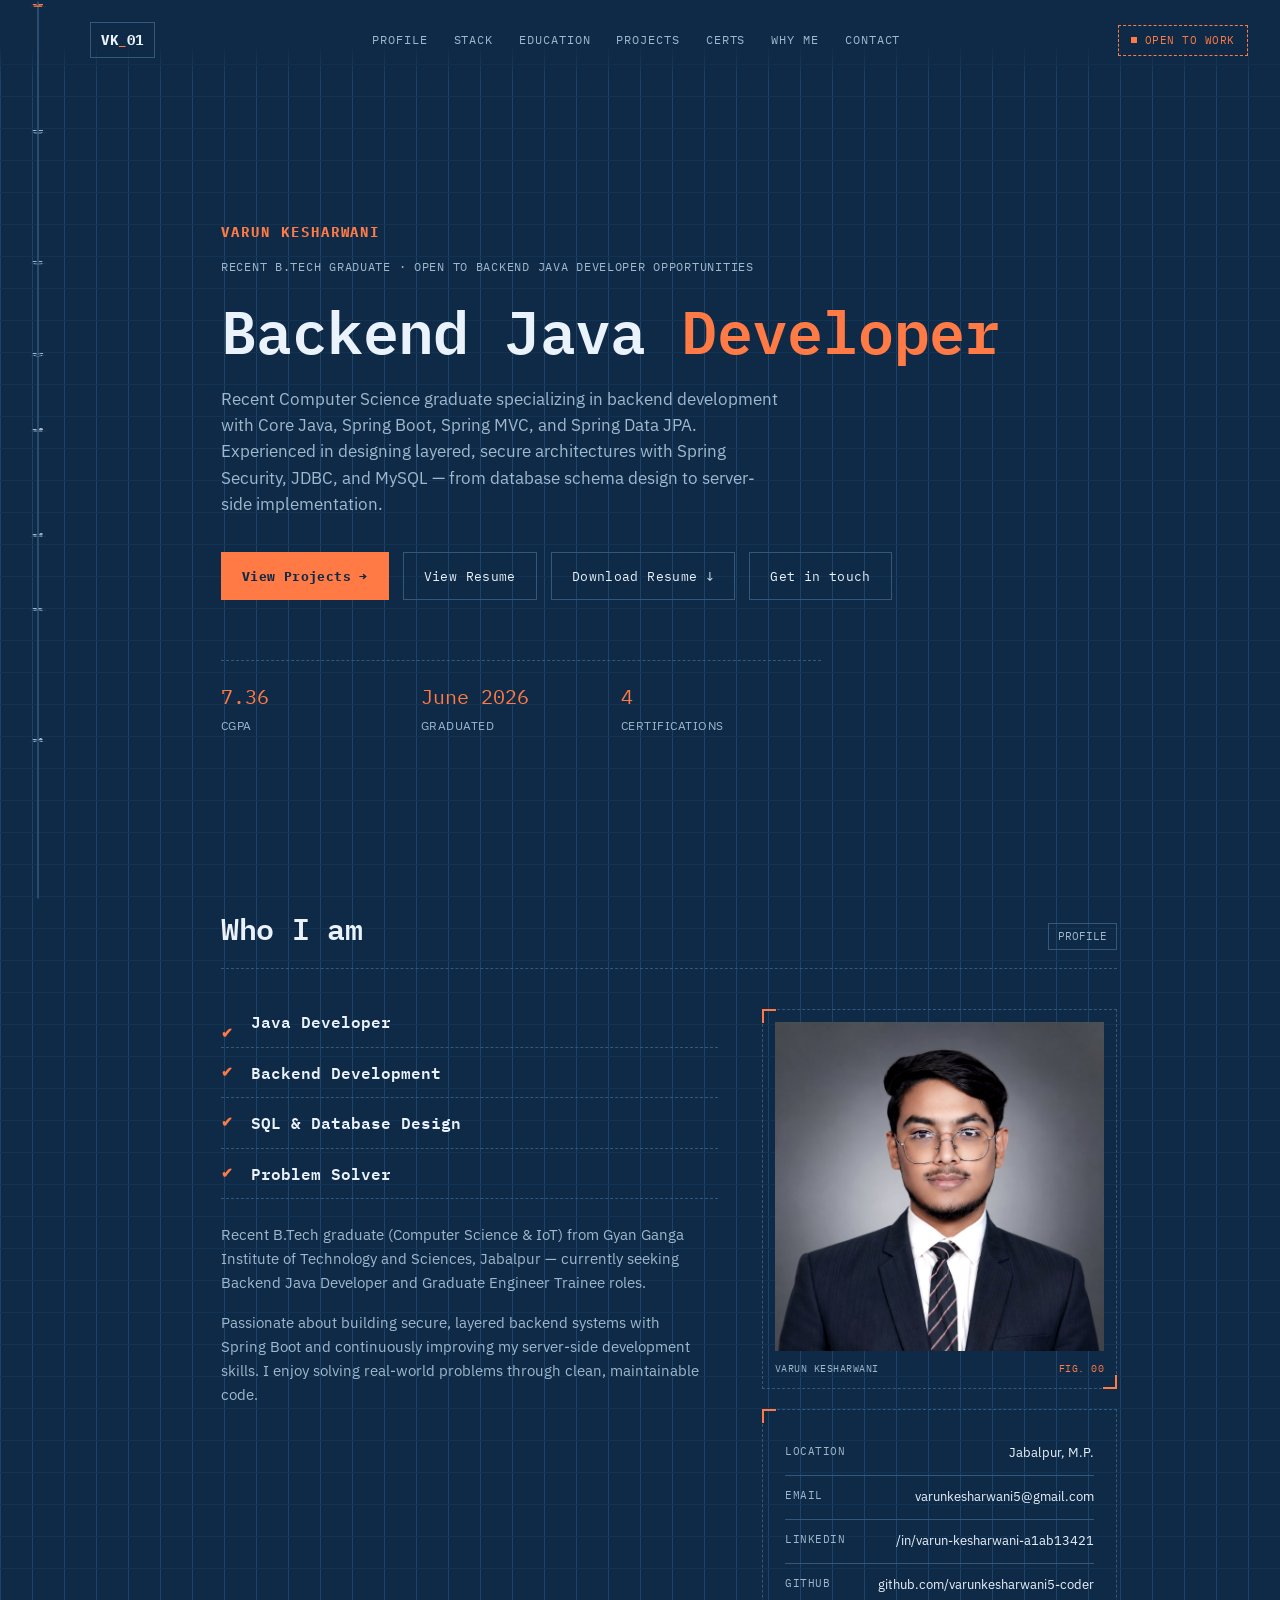
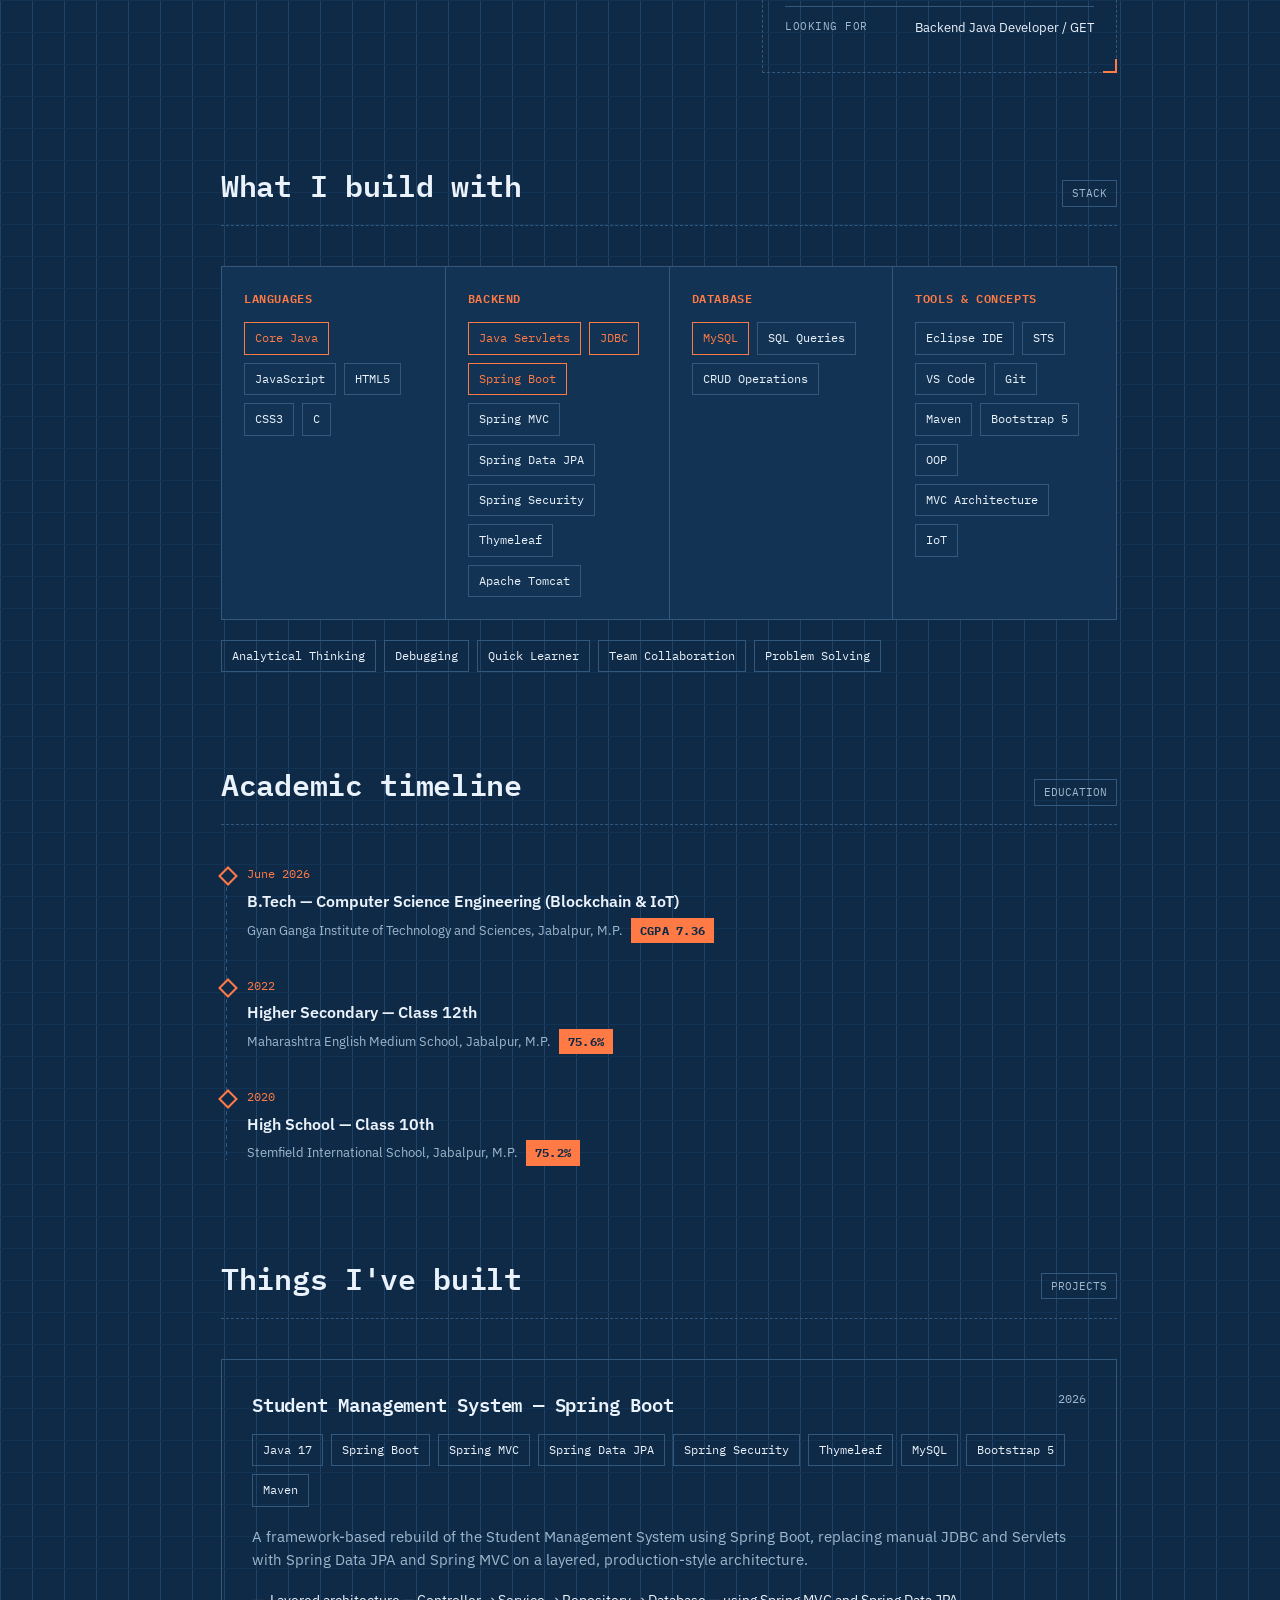
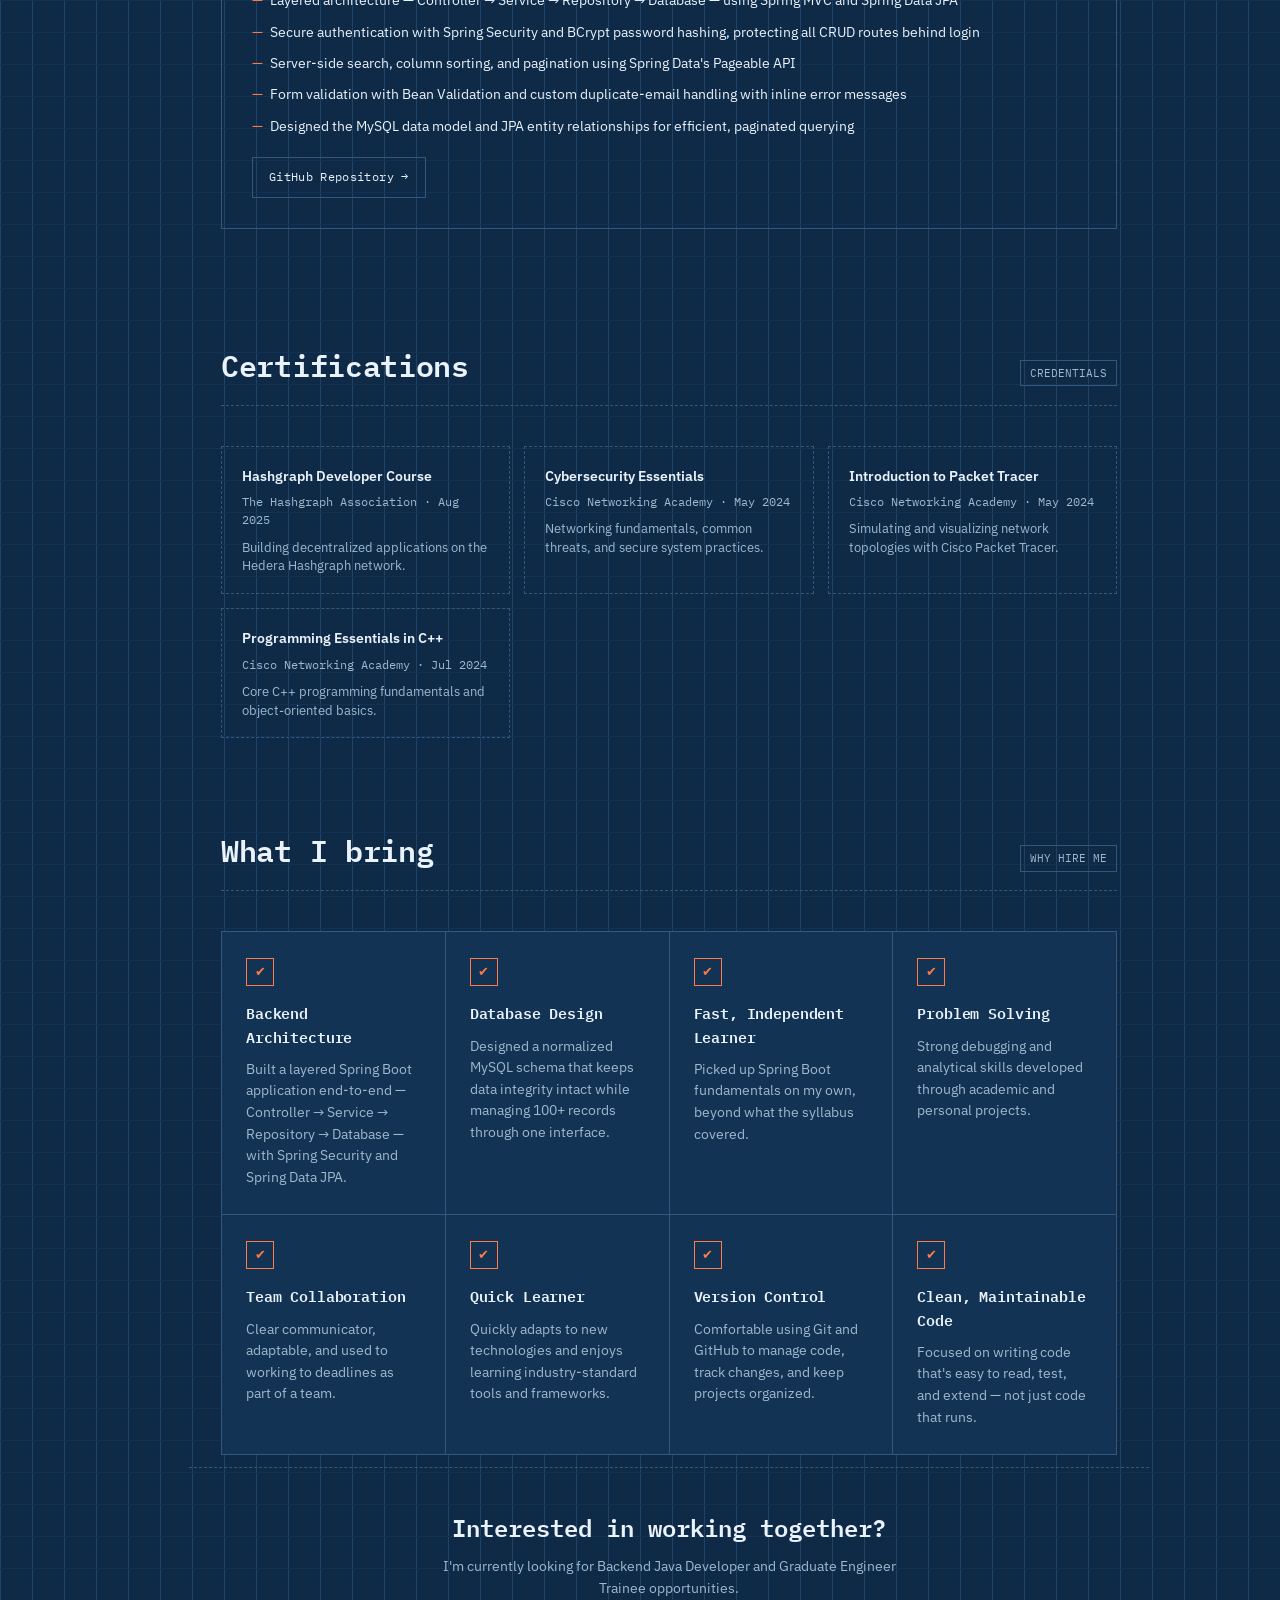
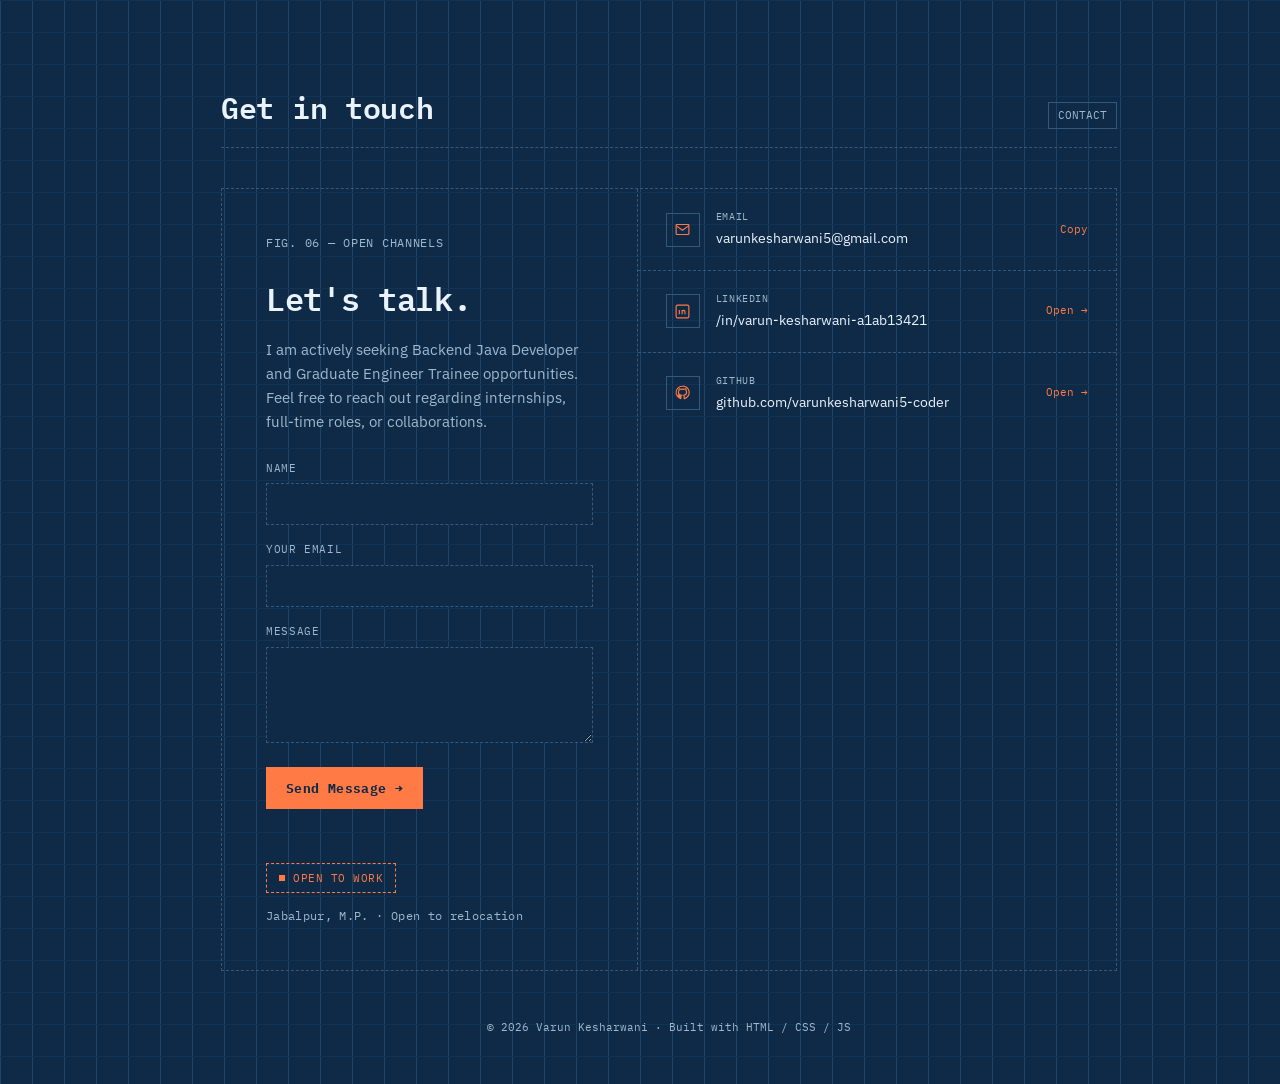
==== commit 49c2a63a: "Add files via upload" ====
--- a/index.html
+++ b/index.html
@@ -3,18 +3,18 @@
 <head>
 <meta charset="UTF-8">
 <meta name="viewport" content="width=device-width, initial-scale=1.0">
-<meta name="description" content="Varun Kesharwani — Aspiring Java Full Stack Developer and recent B.Tech (Computer Science & IoT) graduate. Skilled in Core Java, Servlets, JSP, JDBC, MySQL and Spring Boot. Open to Graduate Engineer Trainee and Software Developer roles.">
-<meta name="keywords" content="Varun Kesharwani, Java Developer, Java Full Stack Developer, Graduate Engineer Trainee, Spring Boot, Servlets, JSP, JDBC, MySQL, Jabalpur">
+<meta name="description" content="Varun Kesharwani — Backend Java Developer and recent B.Tech (Computer Science & IoT) graduate. Skilled in Core Java, Spring Boot, Spring MVC, Spring Data JPA, Spring Security and MySQL. Open to Backend Java Developer and Graduate Engineer Trainee roles.">
+<meta name="keywords" content="Varun Kesharwani, Backend Java Developer, Java Developer, Graduate Engineer Trainee, Spring Boot, Spring MVC, Spring Data JPA, MySQL, Jabalpur">
 <meta name="author" content="Varun Kesharwani">
 <meta name="theme-color" content="#0F2A47">
-<meta property="og:title" content="Varun Kesharwani — Aspiring Java Full Stack Developer">
-<meta property="og:description" content="Recent B.Tech (Computer Science & IoT) graduate skilled in Core Java, Servlets, JSP, JDBC, MySQL and Spring Boot. Open to Graduate Engineer Trainee and Software Developer roles.">
+<meta property="og:title" content="Varun Kesharwani — Backend Java Developer">
+<meta property="og:description" content="Recent B.Tech (Computer Science & IoT) graduate skilled in Core Java, Spring Boot, Spring MVC, Spring Data JPA and MySQL. Open to Backend Java Developer and Graduate Engineer Trainee roles.">
 <meta property="og:type" content="website">
 <meta property="og:image" content="varun-photo.jpg">
 <meta name="twitter:card" content="summary">
-<meta name="twitter:title" content="Varun Kesharwani — Aspiring Java Full Stack Developer">
-<meta name="twitter:description" content="Recent B.Tech (Computer Science & IoT) graduate skilled in Core Java, Servlets, JSP, JDBC, MySQL and Spring Boot.">
-<title>Varun Kesharwani — Aspiring Java Full Stack Developer</title>
+<meta name="twitter:title" content="Varun Kesharwani — Backend Java Developer">
+<meta name="twitter:description" content="Recent B.Tech (Computer Science & IoT) graduate skilled in Core Java, Spring Boot, Spring MVC, Spring Data JPA and MySQL.">
+<title>Varun Kesharwani — Backend Java Developer</title>
 <link rel="icon" type="image/svg+xml" href="data:image/svg+xml,%3Csvg xmlns='http://www.w3.org/2000/svg' viewBox='0 0 100 100'%3E%3Crect width='100' height='100' fill='%230F2A47'/%3E%3Ctext x='50' y='64' font-family='monospace' font-size='40' font-weight='700' fill='%23FF7A45' text-anchor='middle'%3EVK%3C/text%3E%3C/svg%3E">
 <link rel="preconnect" href="https://fonts.googleapis.com">
 <link href="https://fonts.googleapis.com/css2?family=IBM+Plex+Mono:wght@400;500;600;700&family=IBM+Plex+Sans:wght@400;500;600;700&display=swap" rel="stylesheet">
@@ -46,13 +46,13 @@
 
   <section class="hero" id="top">
     <div class="hero-name">VARUN KESHARWANI</div>
-    <div class="hero-kicker">Recent B.Tech Graduate · Open to Graduate Engineer Trainee Opportunities</div>
-    <h1>Aspiring Java Full Stack <span class="accent">Developer</span></h1>
-    <p class="sub">Recent Computer Science graduate with hands-on experience developing Java web applications using Servlets, JSP, JDBC and MySQL. Currently learning Spring Boot and actively seeking Software Engineer and Graduate Engineer Trainee roles.</p>
+    <div class="hero-kicker">Recent B.Tech Graduate · Open to Backend Java Developer Opportunities</div>
+    <h1>Backend Java <span class="accent">Developer</span></h1>
+    <p class="sub">Recent Computer Science graduate specializing in backend development with Core Java, Spring Boot, Spring MVC, and Spring Data JPA. Experienced in designing layered, secure architectures with Spring Security, JDBC, and MySQL — from database schema design to server-side implementation.</p>
     <div class="hero-actions">
       <a href="#projects" class="btn btn-primary">View Projects →</a>
-      <a href="Varun_Kesharwani_Resume.pdf" class="btn btn-ghost" target="_blank" rel="noopener">View Resume</a>
-      <a href="Varun_Kesharwani_Resume.pdf" class="btn btn-ghost" download>Download Resume ↓</a>
+      <a href="Varun_Kesharwani_Backend_Java_Developer_Resume.pdf" class="btn btn-ghost" target="_blank" rel="noopener">View Resume</a>
+      <a href="Varun_Kesharwani_Backend_Java_Developer_Resume.pdf" class="btn btn-ghost" download>Download Resume ↓</a>
       <a href="#contact" class="btn btn-ghost">Get in touch</a>
     </div>
     <div class="dim-strip">
@@ -84,8 +84,8 @@
           <li>SQL &amp; Database Design</li>
           <li>Problem Solver</li>
         </ul>
-        <p class="profile-tagline">Recent B.Tech graduate (Computer Science &amp; IoT) from Gyan Ganga Institute of Technology and Sciences, Jabalpur — currently seeking Graduate Engineer Trainee and Full Stack Java Developer roles.</p>
-        <p class="profile-tagline">Passionate about building scalable Java applications and continuously improving my backend development skills. I enjoy solving real-world problems through clean, maintainable code and learning modern Java technologies.</p>
+        <p class="profile-tagline">Recent B.Tech graduate (Computer Science &amp; IoT) from Gyan Ganga Institute of Technology and Sciences, Jabalpur — currently seeking Backend Java Developer and Graduate Engineer Trainee roles.</p>
+        <p class="profile-tagline">Passionate about building secure, layered backend systems with Spring Boot and continuously improving my server-side development skills. I enjoy solving real-world problems through clean, maintainable code.</p>
       </div>
       <div class="profile-side">
         <div class="profile-photo">
@@ -100,7 +100,7 @@
           <div class="info-row"><span class="k">Email</span><span class="v">varunkesharwani5@gmail.com</span></div>
           <div class="info-row"><span class="k">LinkedIn</span><span class="v">/in/varun-kesharwani-a1ab13421</span></div>
           <div class="info-row"><span class="k">GitHub</span><span class="v">github.com/varunkesharwani5-coder</span></div>
-          <div class="info-row"><span class="k">Looking for</span><span class="v">Graduate Engineer Trainee / Java Developer</span></div>
+          <div class="info-row"><span class="k">Looking for</span><span class="v">Backend Java Developer / GET</span></div>
         </div>
       </div>
     </div>
@@ -199,33 +199,6 @@
 
     <div class="project-card fade-in">
       <div class="project-top">
-        <h3>Student Management System</h3>
-        <span class="project-date">2024</span>
-      </div>
-      <div class="chip-row" style="margin-bottom:18px;">
-        <span class="chip">Core Java</span>
-        <span class="chip">Java Servlets</span>
-        <span class="chip">JSP</span>
-        <span class="chip">MySQL</span>
-        <span class="chip">JDBC</span>
-        <span class="chip">Apache Tomcat</span>
-        <span class="chip">HTML</span>
-        <span class="chip">CSS</span>
-      </div>
-      <p class="project-desc">A full-stack web application to manage student records, built to demonstrate real MVC architecture from controller to database.</p>
-      <ul class="project-list">
-        <li>Complete CRUD operations — Create, Read, Update, Delete — using Java Servlets and JSP</li>
-        <li>MVC architecture: Servlets as controller, JSP as view layer, MySQL as backend connected via JDBC</li>
-        <li>User-friendly front-end built with HTML5 and CSS3, deployed on Apache Tomcat for local testing</li>
-        <li>Normalized MySQL schema ensuring data integrity, capable of managing 100+ student records efficiently</li>
-      </ul>
-      <div class="project-links">
-        <a href="https://github.com/varunkesharwani5-coder/student-management-system" target="_blank" rel="noopener" class="btn btn-ghost project-btn">GitHub Repository →</a>
-      </div>
-    </div>
-
-    <div class="project-card fade-in">
-      <div class="project-top">
         <h3>Student Management System — Spring Boot</h3>
         <span class="project-date">2026</span>
       </div>
@@ -246,7 +219,7 @@
         <li>Secure authentication with Spring Security and BCrypt password hashing, protecting all CRUD routes behind login</li>
         <li>Server-side search, column sorting, and pagination using Spring Data's Pageable API</li>
         <li>Form validation with Bean Validation and custom duplicate-email handling with inline error messages</li>
-        <li>Responsive, professional UI built with Thymeleaf and Bootstrap 5</li>
+        <li>Designed the MySQL data model and JPA entity relationships for efficient, paginated querying</li>
       </ul>
       <div class="project-links">
         <a href="https://github.com/varunkesharwani5-coder/student-management-system-springboot" target="_blank" rel="noopener" class="btn btn-ghost project-btn">GitHub Repository →</a>
@@ -291,8 +264,8 @@
     <div class="strengths-grid fade-in">
       <div class="strength-card">
         <div class="strength-icon">✔</div>
-        <h3>Full MVC Development</h3>
-        <p>Built a complete Java web app end-to-end — Servlets as controller, JSP as view, MySQL via JDBC.</p>
+        <h3>Backend Architecture</h3>
+        <p>Built a layered Spring Boot application end-to-end — Controller → Service → Repository → Database — with Spring Security and Spring Data JPA.</p>
       </div>
       <div class="strength-card">
         <div class="strength-icon">✔</div>
@@ -334,7 +307,7 @@
 
   <div class="transition-banner fade-in">
     <p class="transition-lead">Interested in working together?</p>
-    <p class="transition-sub">I'm currently looking for Graduate Engineer Trainee, Software Developer and Java Developer opportunities.</p>
+    <p class="transition-sub">I'm currently looking for Backend Java Developer and Graduate Engineer Trainee opportunities.</p>
   </div>
 
   <section id="contact">
@@ -346,7 +319,7 @@
       <div class="contact-left">
         <div class="hero-kicker">Fig. 06 — Open Channels</div>
         <h3 class="contact-title">Let's talk.</h3>
-        <p>I am actively seeking Software Developer and Graduate Engineer Trainee opportunities. Feel free to reach out regarding internships, full-time roles, or collaborations.</p>
+        <p>I am actively seeking Backend Java Developer and Graduate Engineer Trainee opportunities. Feel free to reach out regarding internships, full-time roles, or collaborations.</p>
 
         <form id="contactForm" class="contact-form" action="https://formspree.io/f/mpqvlvao" method="POST">
           <div class="form-row">
